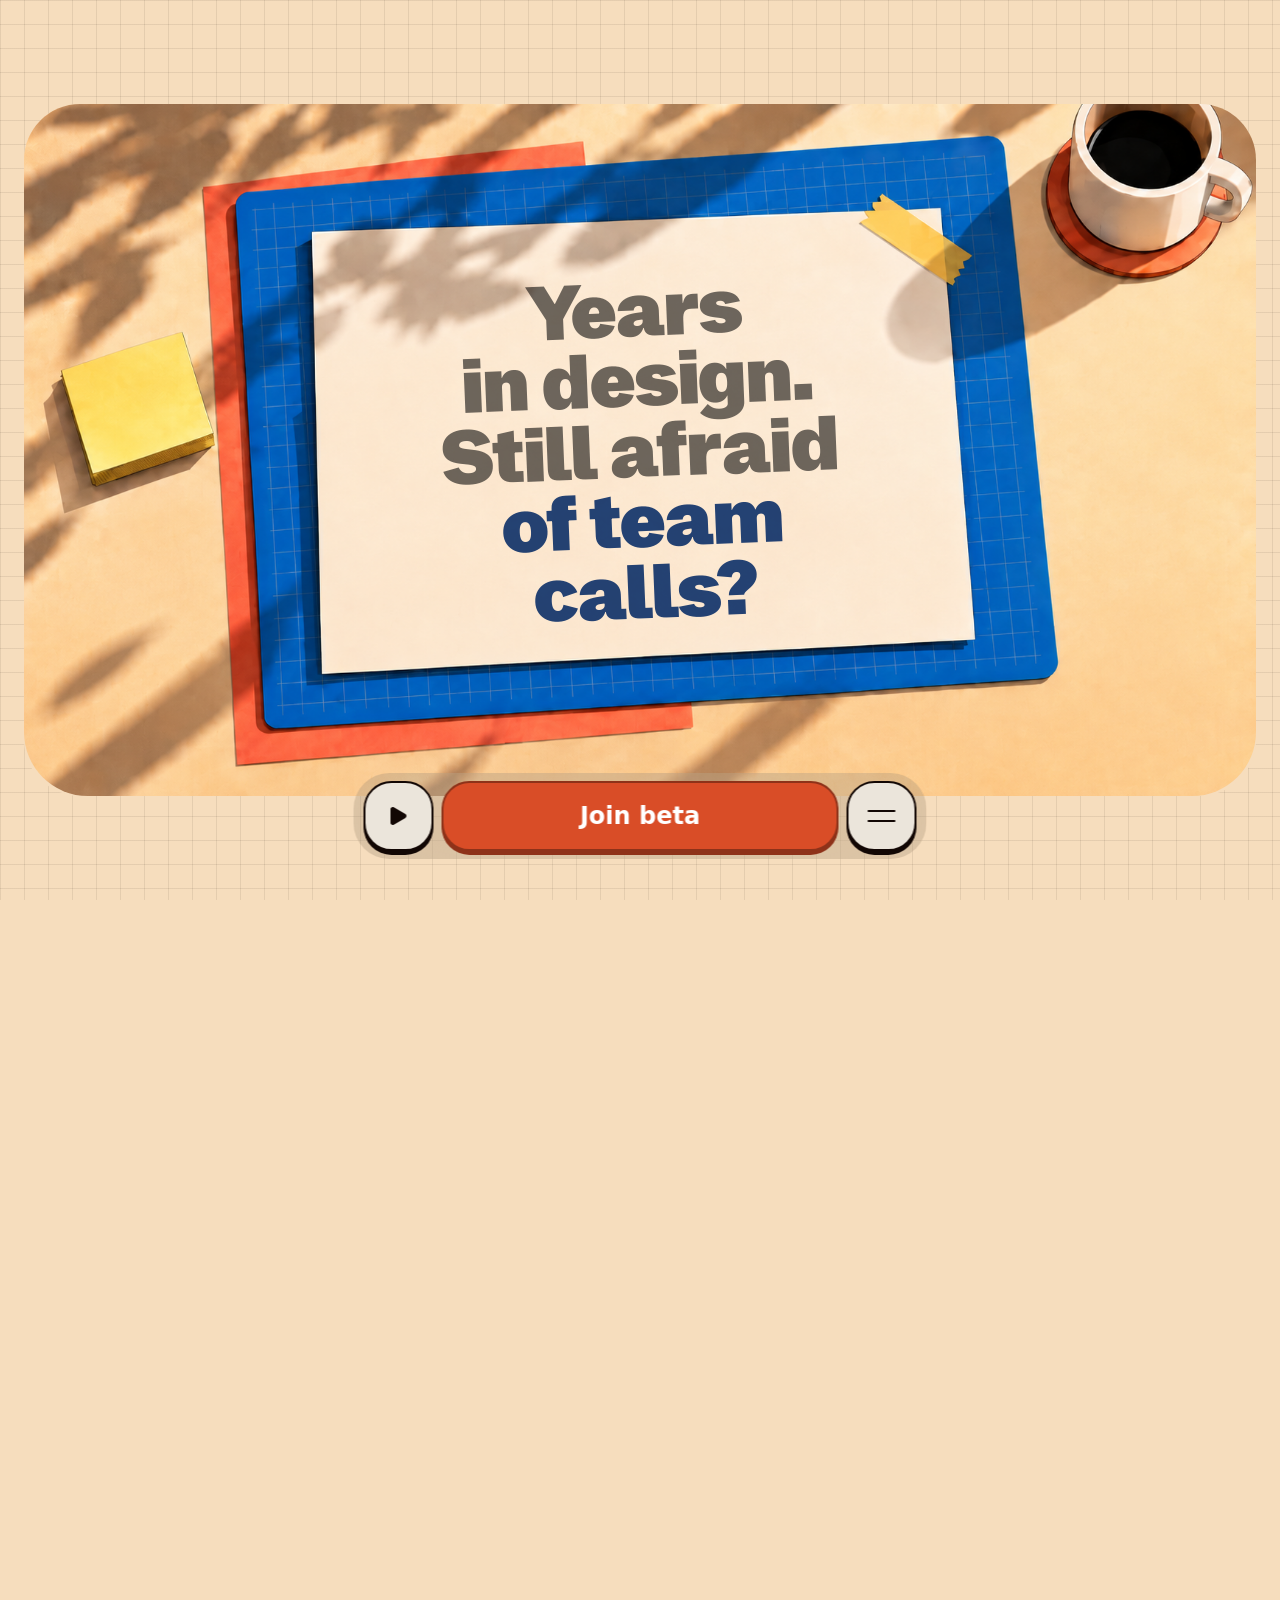
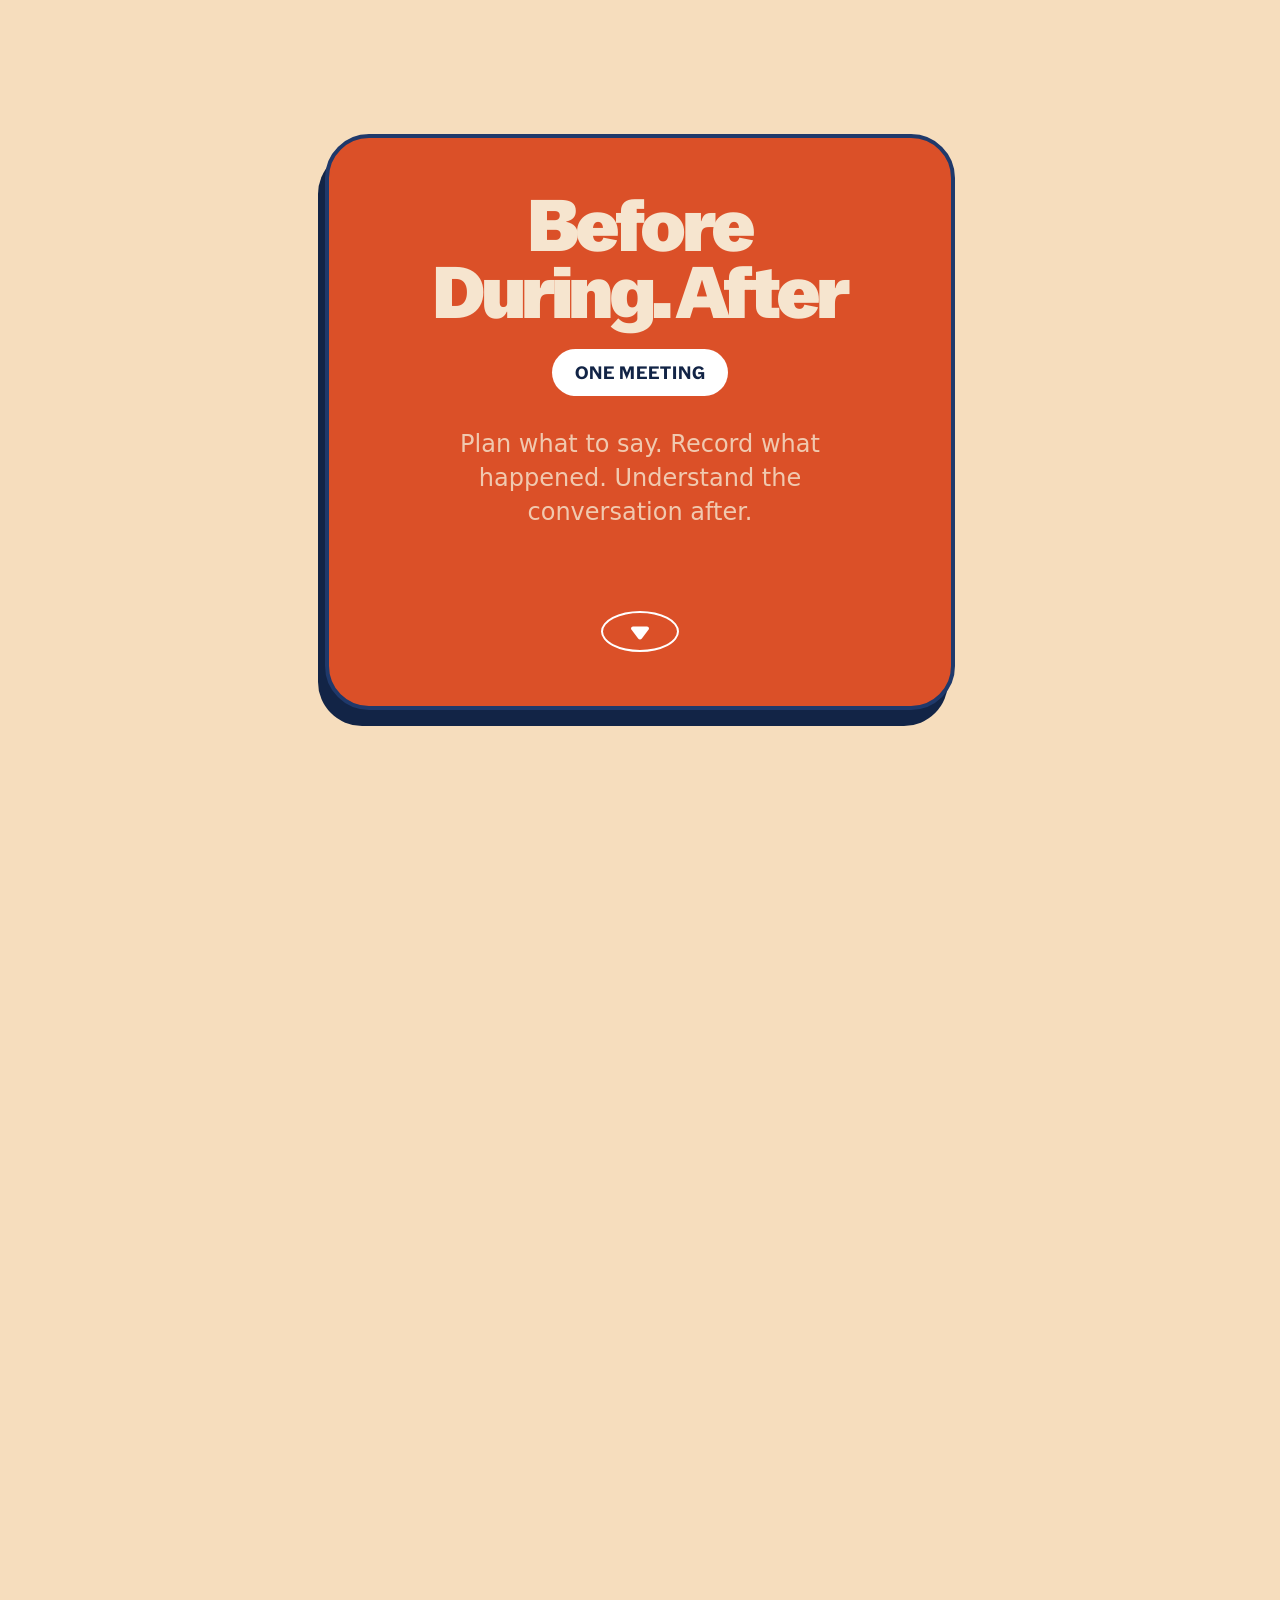
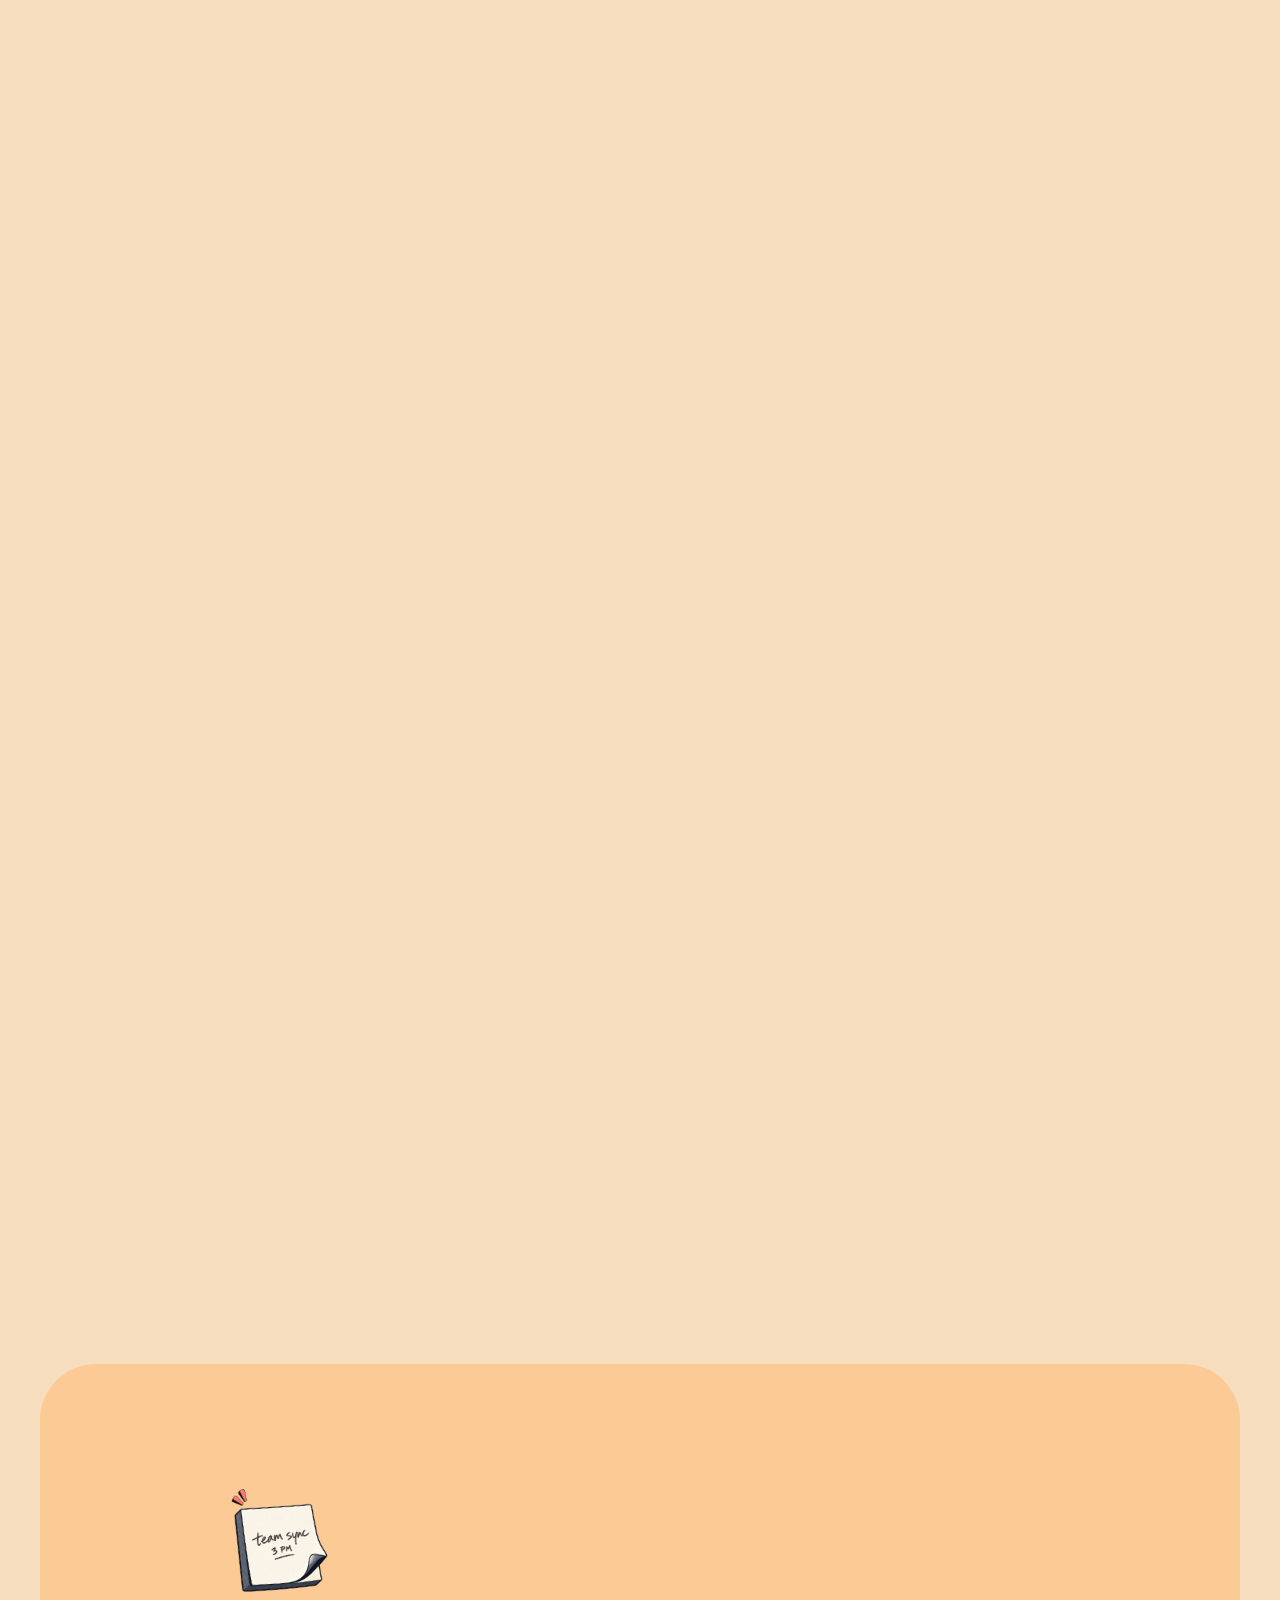
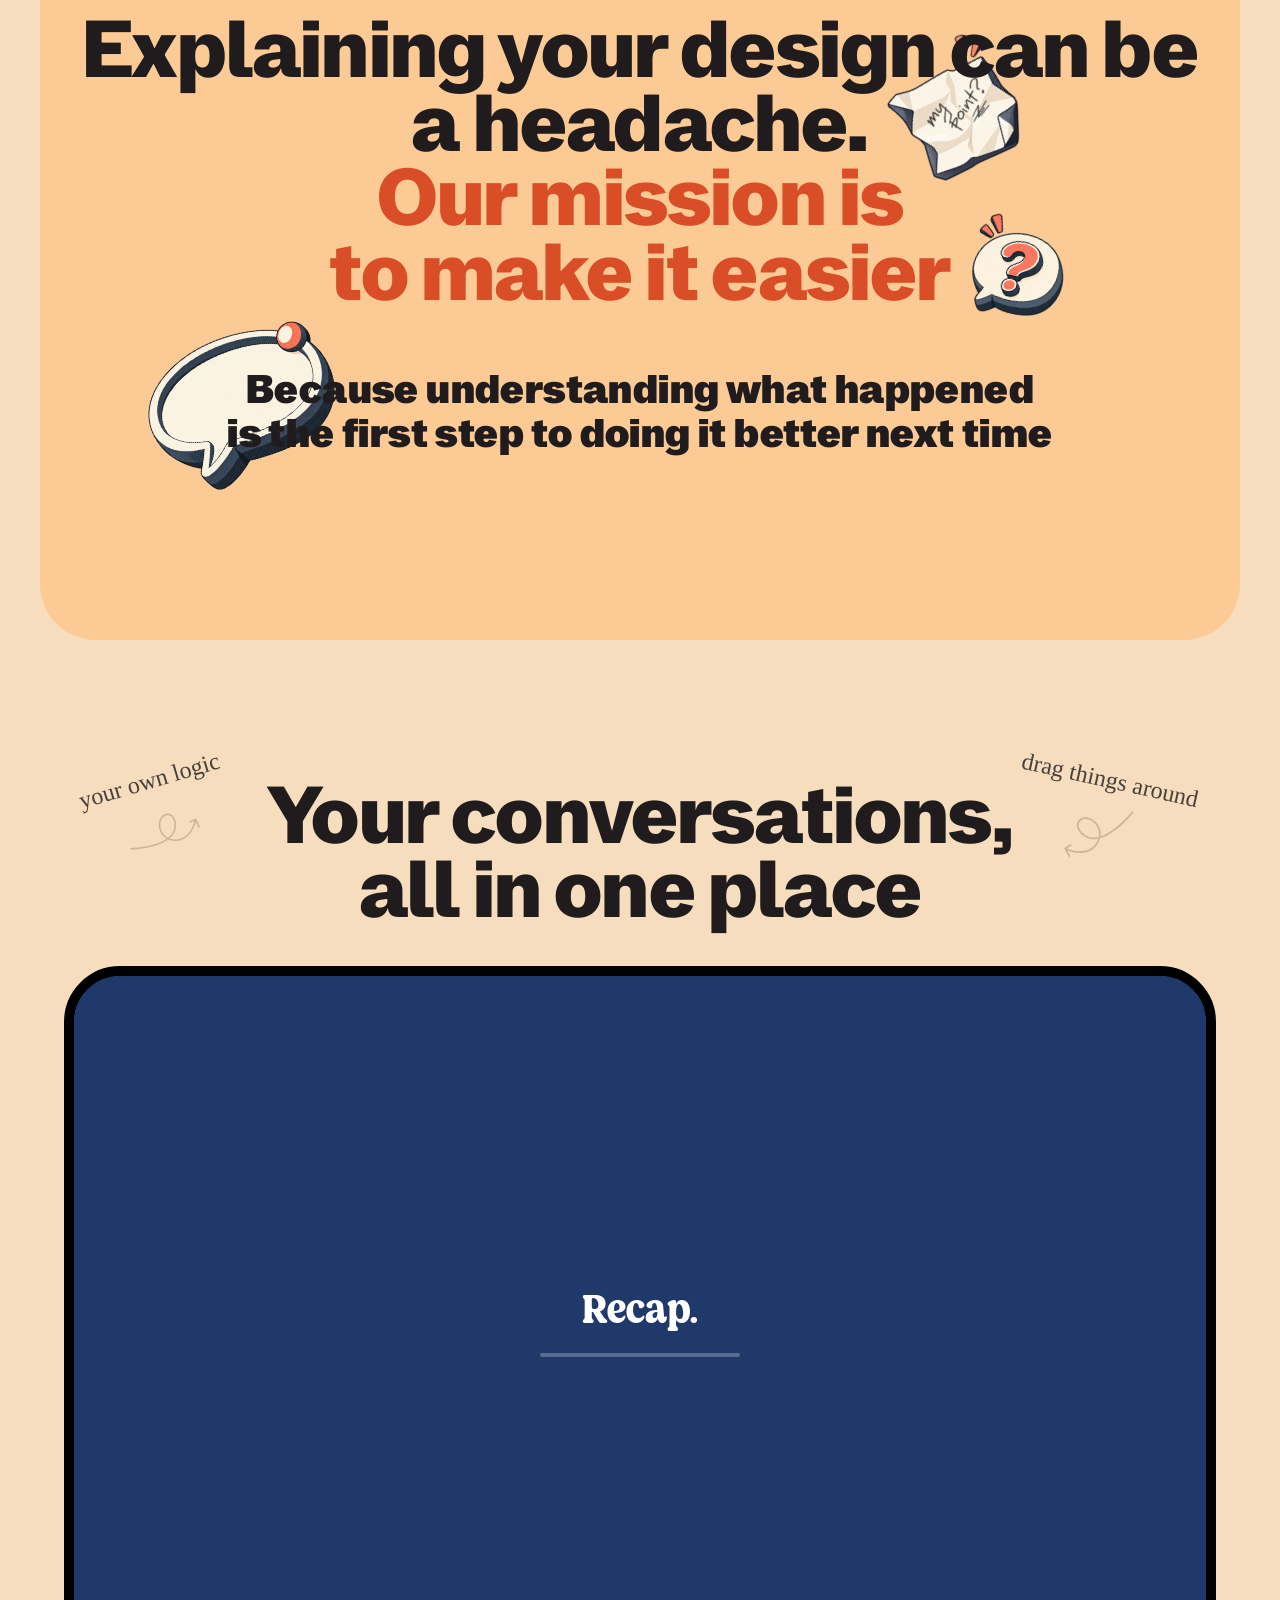
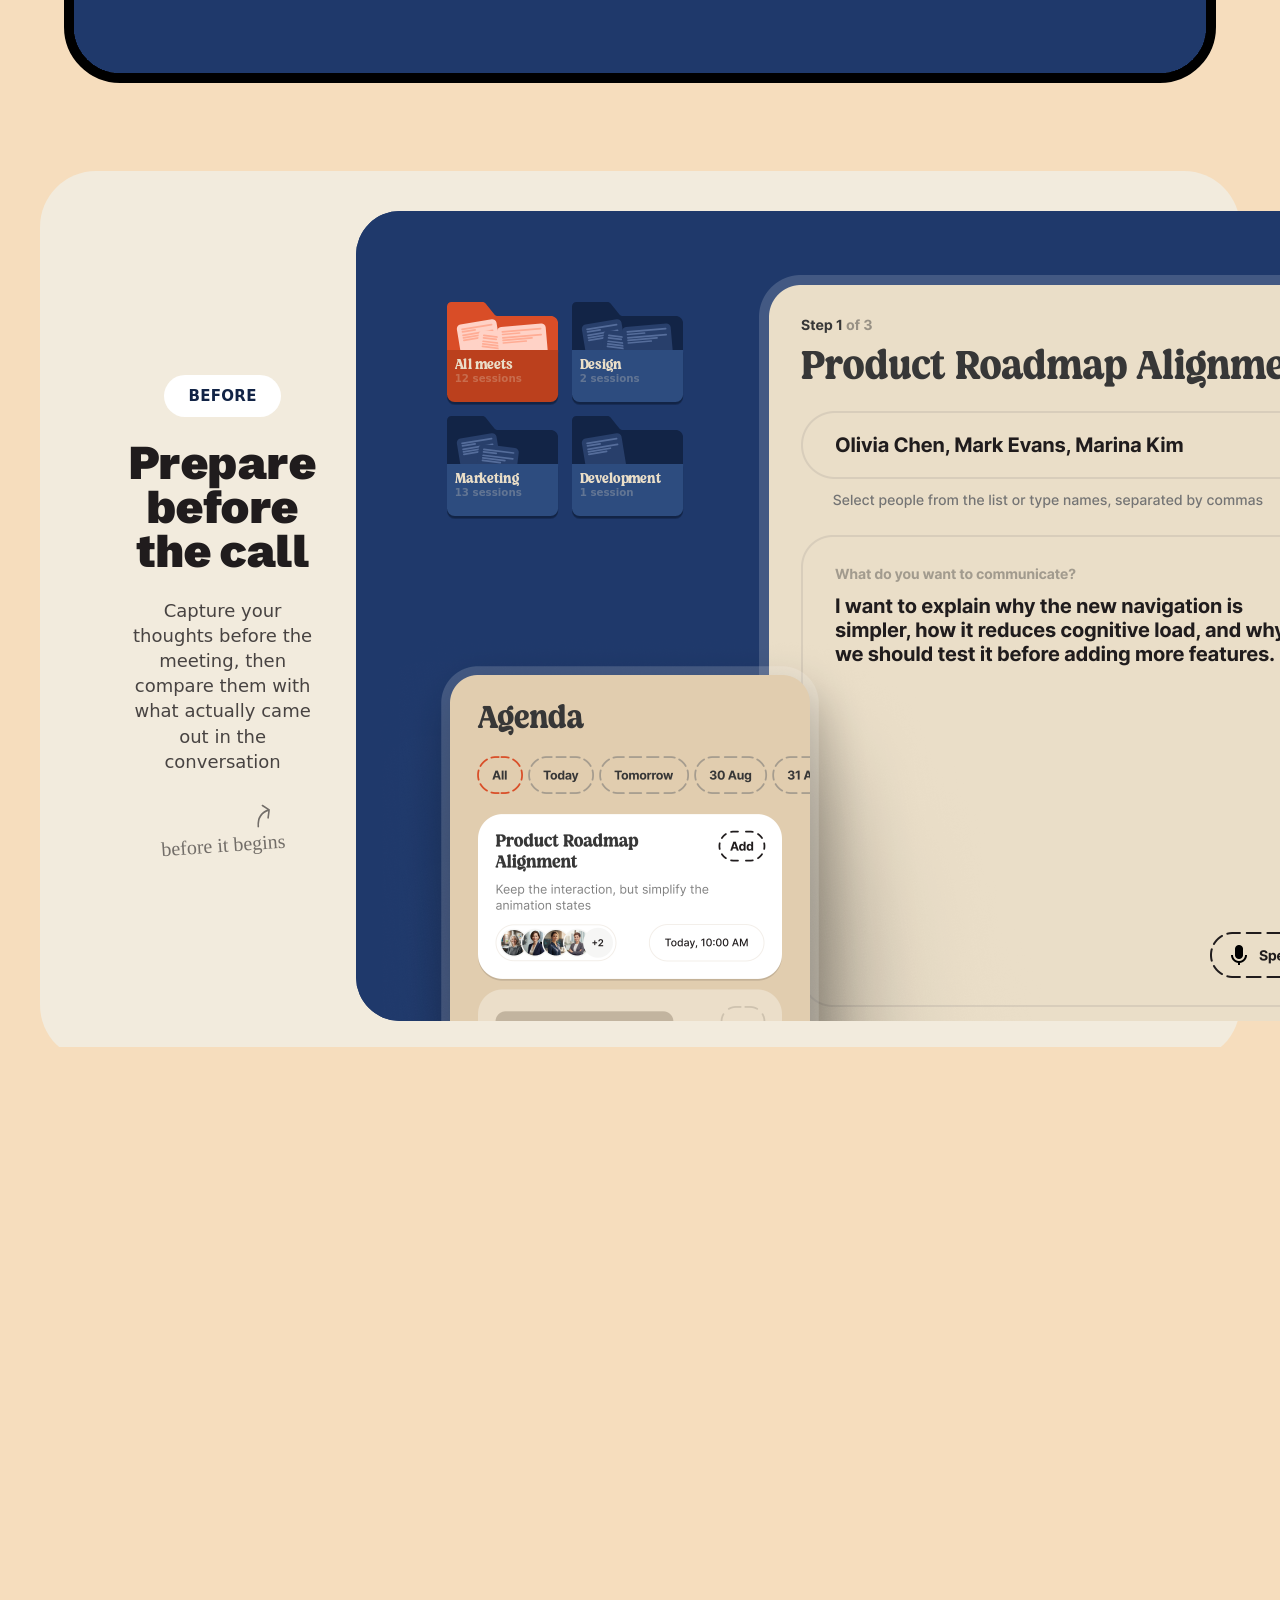
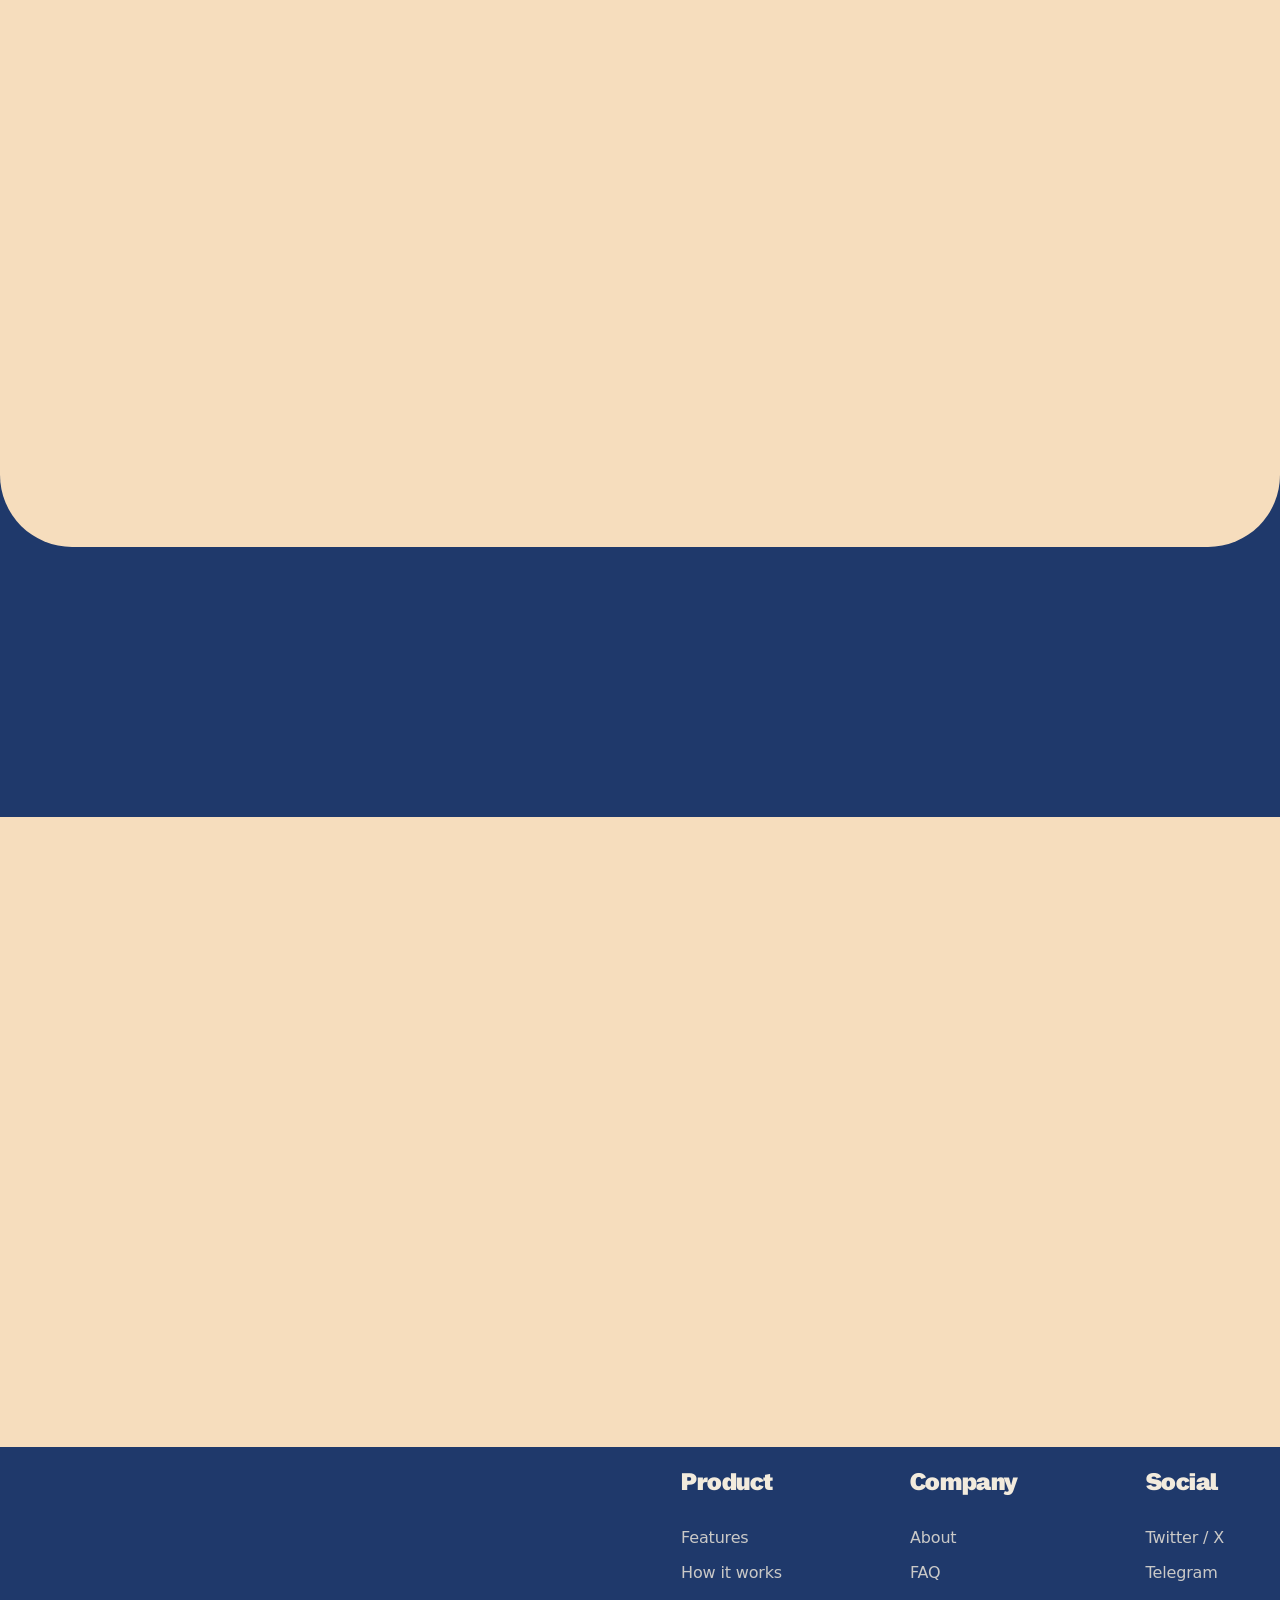
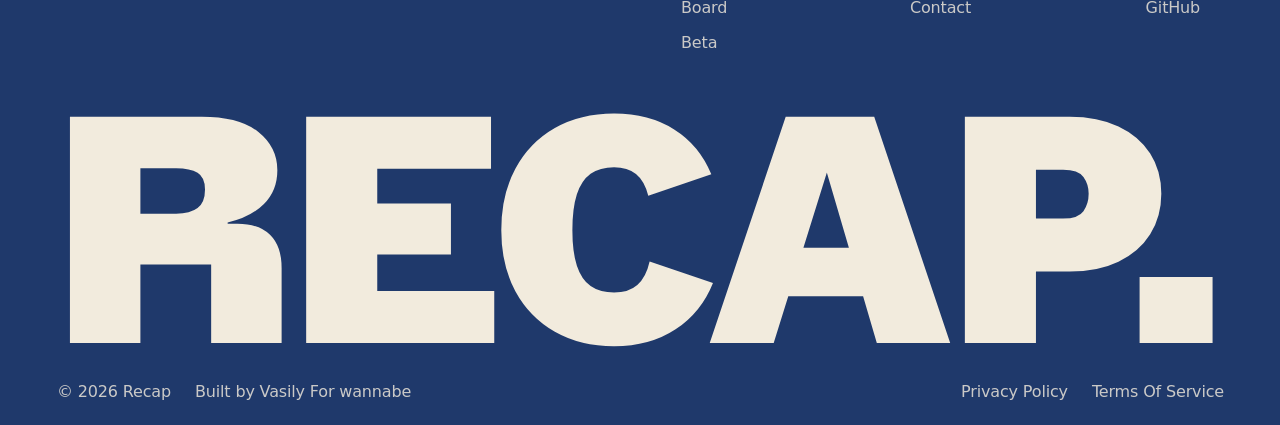
==== index.html @ 4488042d "Publish recap landing page" ====
<!DOCTYPE html>
<html lang="en">
<head>
  <meta charset="UTF-8" />
  <meta name="viewport" content="width=device-width, initial-scale=1.0" />
  <title>Recap — landing</title>
  <link rel="stylesheet" href="styles.css" />
</head>
<body>
  <div class="light-content">
  <section class="hero" id="hero">
    <div class="hero__pin">
      <div class="hero__card">
        <div class="hero__video-wrap" id="hero-video-wrap">
          <video
            class="hero__video"
            id="hero-video"
            muted
            playsinline
            preload="auto"
            poster="assets/img/hero-static-scene.png"
          >
            <source src="assets/video/hero.mp4" type="video/mp4" />
          </video>

          <div class="hero__intro" id="hero-intro">
            <p class="hero__intro-text">
              Years<br />in design.<br />Still afraid<br /><span class="hero__intro-text--accent">of team<br />calls?</span>
            </p>
          </div>
        </div>
      </div>
    </div>
  </section>

  <section class="benefits" id="benefits">
    <div class="benefits__pin">
      <div class="benefits__scene">
        <div class="benefits__header sticky-note sticky-note--orange" id="benefits-header">
          <div class="benefits__header-content">
            <div class="benefits__header-titles">
              <h2 class="benefits__title">Before<br />During. After</h2>
              <span class="pill">ONE MEETING</span>
            </div>
            <p class="benefits__lead">Plan what to say. Record what happened. Understand the conversation after.</p>
          </div>
          <button class="benefits__arrow-btn" aria-label="See benefits">
            <img src="assets/img/benefits-arrow-icon.svg" alt="" />
          </button>
        </div>

        <div class="benefits__stack" id="benefits-stack">
          <article class="sticky-note sticky-note--cream benefits__card" data-card-index="3" style="--rotate: -15.96deg">
            <h3>Carry less of it with you</h3>
            <img class="benefits__icon" src="assets/img/benefit-icon-carry-less.png" alt="" />
            <p>Compare what you planned to say with what you actually said, and spot the moments where your message changed or got lost.</p>
          </article>

          <article class="sticky-note sticky-note--orange benefits__card" data-card-index="2" style="--rotate: 4deg">
            <h3>See what got lost</h3>
            <img class="benefits__icon" src="assets/img/benefit-icon-see-lost.png" alt="" />
            <p>Search the transcript yourself or ask questions about the conversation and get answers grounded in what was really said.</p>
          </article>

          <article class="sticky-note sticky-note--blue benefits__card" data-card-index="1" style="--rotate: -10.67deg">
            <h3>Stay present</h3>
            <img class="benefits__icon" src="assets/img/benefit-icon-stay-present.png" alt="" />
            <p>Record the meeting while you focus on the people in it. Recap keeps the conversation so you can return to it later.</p>
          </article>

          <article class="sticky-note sticky-note--white benefits__card" data-card-index="0" style="--rotate: 3deg">
            <h3>Feel more prepared</h3>
            <img class="benefits__icon" src="assets/img/benefit-icon-feel-prepared.png" alt="" />
            <p>Write down what you want to say before the meeting starts, so your thoughts stay clear even when the conversation gets messy.</p>
          </article>
        </div>
      </div>
    </div>
  </section>

  <section class="mission" id="mission">
    <div class="mission__card reveal">
      <div data-reveal-group>
        <img class="mission__sticker mission__sticker--note reveal" src="assets/img/mission-sticker-sticky-note.png" alt="" style="--rotate: -18.42deg" />
        <img class="mission__sticker mission__sticker--crumpled reveal" src="assets/img/mission-sticker-crumpled-note.png" alt="" style="--rotate: 3.19deg" />
        <img class="mission__sticker mission__sticker--speech reveal" src="assets/img/mission-sticker-speech-bubble.png" alt="" style="--rotate: -38.7deg" />
        <img class="mission__sticker mission__sticker--question reveal" src="assets/img/mission-sticker-question-bubble.png" alt="" style="--rotate: 13.26deg" />
      </div>

      <p class="mission__quote" data-reveal-group>
        <span class="blur-line">Explaining your design can be</span>
        <span class="blur-line">a headache.</span>
        <span class="blur-line mission__quote-accent">Our mission is</span>
        <span class="blur-line mission__quote-accent">to make it easier</span>
      </p>

      <p class="mission__subtitle" data-reveal-group>
        <span class="blur-line">Because understanding what happened</span>
        <span class="blur-line">is the first step to doing it better next time</span>
      </p>
    </div>
  </section>

  <section class="product" id="product">
    <div class="product__card">
      <p class="product__title" data-reveal-group>
        <span class="blur-line">Your conversations,</span>
        <span class="blur-line">all in one place</span>
      </p>
      <span class="product__scribble product__scribble--left">
        your own logic
        <img class="scribble-arrow scribble-arrow--left" src="assets/img/Arrow l.svg" alt="" />
      </span>
      <span class="product__scribble product__scribble--right">
        drag things around
        <img class="scribble-arrow scribble-arrow--right" src="assets/img/Arrow R.svg" alt="" />
      </span>

      <div class="board-demo" id="board-demo">
        <div class="board-demo__loader" id="board-demo-loader">
          <div class="board-demo__loader-logo">Recap.</div>
          <div class="board-demo__loader-bar"><div class="board-demo__loader-bar-fill"></div></div>
        </div>

        <h2 class="board-demo__title">All meets</h2>

        <div class="board-demo__toolbar">
          <div class="board-demo__toolbar-avatar">
            <img src="assets/img/agenda-avatar-5.png" alt="" draggable="false">
          </div>
          <span class="board-demo__toolbar-caret"></span>
          <span class="board-demo__toolbar-divider"></span>
          <span class="board-demo__toolbar-zoom">250%</span>
          <span class="board-demo__toolbar-caret"></span>
          <span class="board-demo__toolbar-divider"></span>
          <span class="board-demo__toolbar-create">+ Create new session</span>
        </div>

        <aside class="board-demo__sidebar">
          <div class="folder folder--active">
            <div class="folder__stack"></div>
            <div class="folder__papers">
              <div class="folder__card folder__card--1"><span></span><span></span><span></span><span></span><span></span></div>
              <div class="folder__card folder__card--2"><span></span><span></span><span></span><span></span><span></span></div>
              <div class="folder__card folder__card--3"><span></span><span></span><span></span><span></span><span></span></div>
            </div>
            <div class="folder__base"></div>
            <span class="folder__num">6 sessions</span>
            <span class="folder__name">All meets</span>
          </div>
          <div class="folder">
            <div class="folder__stack"></div>
            <div class="folder__papers">
              <div class="folder__card folder__card--1"><span></span><span></span><span></span><span></span><span></span></div>
              <div class="folder__card folder__card--2"><span></span><span></span><span></span><span></span><span></span></div>
              <div class="folder__card folder__card--3"><span></span><span></span><span></span><span></span><span></span></div>
            </div>
            <div class="folder__base"></div>
            <span class="folder__num">4 sessions</span>
            <span class="folder__name">Design</span>
          </div>
          <div class="folder">
            <div class="folder__stack"></div>
            <div class="folder__papers">
              <div class="folder__card folder__card--1"><span></span><span></span><span></span><span></span><span></span></div>
            </div>
            <div class="folder__base"></div>
            <span class="folder__num">1 session</span>
            <span class="folder__name">Development</span>
          </div>
          <div class="folder">
            <div class="folder__stack"></div>
            <div class="folder__papers">
              <div class="folder__card folder__card--1"><span></span><span></span><span></span><span></span><span></span></div>
            </div>
            <div class="folder__base"></div>
            <span class="folder__num">1 session</span>
            <span class="folder__name">Marketing</span>
          </div>
        </aside>

        <div class="board-demo__viewport">
          <div class="board-demo__world" id="board-demo-world">
            <div class="note note--tan note--pending" style="left: 32%; top: 52%; --note-rotate: -14.86deg;">
              <div class="note__head">
                <div class="avatar-stack">
                  <div class="avatar avatar--solo"><img src="assets/img/agenda-avatar-3.png" alt="" draggable="false"></div>
                </div>
              </div>
              <div class="note__content">
                <p class="note__meta">Aug 18 · 3:00 PM</p>
                <p class="note__text">Keep the hero simpler <span>and move proof points higher</span></p>
                <span class="badge">Development</span>
              </div>
            </div>

            <div class="note note--tan note--pending" style="left: 44%; top: 22%; --note-rotate: 10.01deg;">
              <div class="note__head">
                <div class="avatar-stack">
                  <div class="avatar avatar--solo"><img src="assets/img/agenda-avatar-5.png" alt="" draggable="false"></div>
                </div>
              </div>
              <div class="note__content">
                <p class="note__meta">Aug 18 · 3:00 PM</p>
                <p class="note__text">Keep the interaction, <span>but simplify the animation states</span></p>
                <span class="badge">WannaBe</span>
              </div>
            </div>

            <div class="note note--white note--pending" style="left: 38%; top: 34%; --note-rotate: -10.59deg;">
              <div class="note__head">
                <div class="avatar-stack">
                  <div class="avatar"><img src="assets/img/agenda-avatar-1.png" alt="" draggable="false"></div>
                  <div class="avatar"><img src="assets/img/agenda-avatar-2.png" alt="" draggable="false"></div>
                  <div class="avatar avatar--counter">+2</div>
                </div>
              </div>
              <div class="note__content">
                <p class="note__meta">Aug 22 · 13:00 AM</p>
                <p class="note__text">Users understand <span>the feature, but don't see</span> why they need it yet</p>
                <span class="badge">Design</span>
              </div>
            </div>

            <div class="note note--tan note--pending" style="left: 55%; top: 40%; --note-rotate: 10.2deg;">
              <div class="note__head">
                <div class="avatar-stack">
                  <div class="avatar"><img src="assets/img/agenda-avatar-2.png" alt="" draggable="false"></div>
                  <div class="avatar"><img src="assets/img/agenda-avatar-4.png" alt="" draggable="false"></div>
                  <div class="avatar"><img src="assets/img/agenda-avatar-6.png" alt="" draggable="false"></div>
                  <div class="avatar"><img src="assets/img/agenda-avatar-3.png" alt="" draggable="false"></div>
                </div>
              </div>
              <div class="note__content">
                <p class="note__meta">Aug 6 · 5:00 PM</p>
                <p class="note__text">Show the decision-<span>making earlier, not only the</span> final UI</p>
                <span class="badge">Personal</span>
              </div>
            </div>

            <div class="note note--tan note--pending" style="left: 27%; top: 36%; --note-rotate: -6deg;">
              <div class="note__head">
                <div class="avatar-stack">
                  <div class="avatar avatar--solo"><img src="assets/img/agenda-avatar-4.png" alt="" draggable="false"></div>
                </div>
              </div>
              <div class="note__content">
                <p class="note__meta">Aug 12 · 11:00 AM</p>
                <p class="note__text">Track the churn number <span>weekly, not just at the</span> end of the month</p>
                <span class="badge">Marketing</span>
              </div>
            </div>

            <div class="note note--tan note--pending" style="left: 48%; top: 12%; --note-rotate: 9.28deg;">
              <div class="note__head">
                <div class="avatar-stack">
                  <div class="avatar"><img src="assets/img/agenda-avatar-1.png" alt="" draggable="false"></div>
                  <div class="avatar"><img src="assets/img/agenda-avatar-2.png" alt="" draggable="false"></div>
                  <div class="avatar"><img src="assets/img/agenda-avatar-3.png" alt="" draggable="false"></div>
                  <div class="avatar avatar--counter">+2</div>
                </div>
              </div>
              <div class="note__content">
                <p class="note__meta">Aug 22 · 13:00 AM</p>
                <p class="note__text">Feature Adoption <span>Check-in - early signals look</span> promising</p>
                <span class="badge">WannaBe</span>
              </div>
            </div>
          </div>
        </div>

        <div class="board-demo__agenda">
          <p class="board-demo__agenda-title">Agenda</p>

          <div class="board-demo__agenda-filters">
            <span class="board-demo__agenda-pill board-demo__agenda-pill--active">All</span>
            <span class="board-demo__agenda-pill">Today</span>
            <span class="board-demo__agenda-pill">Tomorrow</span>
            <span class="board-demo__agenda-pill">30 Aug</span>
            <span class="board-demo__agenda-pill">31 Aug</span>
          </div>

          <div class="board-demo__agenda-list">
            <div class="board-demo__agenda-card board-demo__agenda-card--active">
              <div class="board-demo__agenda-card-head">
                <p class="board-demo__agenda-card-title">Product Roadmap Alignment</p>
                <svg class="board-demo__agenda-star" viewBox="0 0 24 24" fill="none"><path d="M12 3l2.6 5.6 6.1.7-4.5 4.2 1.2 6-5.4-3-5.4 3 1.2-6-4.5-4.2 6.1-.7L12 3z" stroke="#201c1d" stroke-width="1.4" stroke-linejoin="round"/></svg>
              </div>
              <div class="board-demo__agenda-tags">
                <span class="board-demo__agenda-tag">Discussed component library updates</span>
                <span class="board-demo__agenda-tag">and design tokens</span>
              </div>
              <div class="board-demo__agenda-card-foot">
                <div class="avatar-stack avatar-stack--sm">
                  <div class="avatar"><img src="assets/img/agenda-avatar-1.png" alt="" draggable="false"></div>
                  <div class="avatar"><img src="assets/img/agenda-avatar-2.png" alt="" draggable="false"></div>
                  <div class="avatar"><img src="assets/img/agenda-avatar-3.png" alt="" draggable="false"></div>
                  <div class="avatar"><img src="assets/img/agenda-avatar-4.png" alt="" draggable="false"></div>
                  <div class="avatar avatar--counter">+2</div>
                </div>
                <span class="board-demo__agenda-time">Today, 10:00 AM</span>
              </div>
            </div>

            <div class="board-demo__agenda-card">
              <div class="board-demo__agenda-card-head">
                <p class="board-demo__agenda-card-title">Design Critique</p>
                <svg class="board-demo__agenda-star" viewBox="0 0 24 24" fill="none"><path d="M12 3l2.6 5.6 6.1.7-4.5 4.2 1.2 6-5.4-3-5.4 3 1.2-6-4.5-4.2 6.1-.7L12 3z" stroke="#201c1d" stroke-width="1.4" stroke-linejoin="round"/></svg>
              </div>
              <p class="board-demo__agenda-card-desc">Keep the interaction, but simplify the animation states</p>
              <div class="board-demo__agenda-card-foot">
                <div class="avatar-stack avatar-stack--sm">
                  <div class="avatar"><img src="assets/img/agenda-avatar-1.png" alt="" draggable="false"></div>
                  <div class="avatar"><img src="assets/img/agenda-avatar-3.png" alt="" draggable="false"></div>
                </div>
                <span class="board-demo__agenda-time">Tomorrow, 3:30 PM</span>
              </div>
            </div>

            <div class="board-demo__agenda-card">
              <div class="board-demo__agenda-card-head">
                <p class="board-demo__agenda-card-title">User Research Synthesis</p>
                <svg class="board-demo__agenda-star" viewBox="0 0 24 24" fill="none"><path d="M12 3l2.6 5.6 6.1.7-4.5 4.2 1.2 6-5.4-3-5.4 3 1.2-6-4.5-4.2 6.1-.7L12 3z" stroke="#201c1d" stroke-width="1.4" stroke-linejoin="round"/></svg>
              </div>
              <p class="board-demo__agenda-card-desc">Key insights around trust and onboarding.</p>
              <div class="board-demo__agenda-card-foot">
                <div class="avatar-stack avatar-stack--sm">
                  <div class="avatar"><img src="assets/img/agenda-avatar-1.png" alt="" draggable="false"></div>
                  <div class="avatar"><img src="assets/img/agenda-avatar-3.png" alt="" draggable="false"></div>
                  <div class="avatar"><img src="assets/img/agenda-avatar-2.png" alt="" draggable="false"></div>
                </div>
                <span class="board-demo__agenda-time">30 Aug, 2:00 PM</span>
              </div>
            </div>
          </div>
        </div>
      </div>
    </div>
  </section>

  <section class="services-fade" id="services">
    <div class="services-fade__pin">
      <article class="service services-fade__stage" data-stage-index="0">
        <div class="service__text">
          <span class="service__badge">Before</span>
          <h2 class="service__title" data-split-words>Prepare before the call</h2>
          <p class="service__desc" data-split-words>Capture your thoughts before the meeting, then compare them with what actually came out in the conversation</p>
          <span class="service__scribble">
            <svg class="service__scribble-arrow" viewBox="0 0 40 40" fill="none"><path d="M8 34c0-11 6-18 15-20M15 8l8 6-2 10" stroke="#201c1d" stroke-width="2" stroke-linecap="round" stroke-linejoin="round" /></svg>
            before it begins
          </span>
        </div>
        <div class="service__board">
          <img class="service__board-img" src="assets/img/service-board-prepare.png" alt="" />

          <div class="service__folders">
            <div class="service__folder-slot">
              <div class="folder folder--active">
                <div class="folder__stack"></div>
                <div class="folder__papers">
                  <div class="folder__card folder__card--1"><span></span><span></span><span></span><span></span><span></span></div>
                  <div class="folder__card folder__card--2"><span></span><span></span><span></span><span></span><span></span></div>
                  <div class="folder__card folder__card--3"><span></span><span></span><span></span><span></span><span></span></div>
                </div>
                <div class="folder__base"></div>
                <span class="folder__num">12 sessions</span>
                <span class="folder__name">All meets</span>
              </div>
            </div>
            <div class="service__folder-slot">
              <div class="folder">
                <div class="folder__stack"></div>
                <div class="folder__papers">
                  <div class="folder__card folder__card--1"><span></span><span></span><span></span><span></span><span></span></div>
                  <div class="folder__card folder__card--2"><span></span><span></span><span></span><span></span><span></span></div>
                  <div class="folder__card folder__card--3"><span></span><span></span><span></span><span></span><span></span></div>
                </div>
                <div class="folder__base"></div>
                <span class="folder__num">2 sessions</span>
                <span class="folder__name">Design</span>
              </div>
            </div>
            <div class="service__folder-slot">
              <div class="folder">
                <div class="folder__stack"></div>
                <div class="folder__papers">
                  <div class="folder__card folder__card--1"><span></span><span></span><span></span><span></span><span></span></div>
                  <div class="folder__card folder__card--2"><span></span><span></span><span></span><span></span><span></span></div>
                </div>
                <div class="folder__base"></div>
                <span class="folder__num">13 sessions</span>
                <span class="folder__name">Marketing</span>
              </div>
            </div>
            <div class="service__folder-slot">
              <div class="folder">
                <div class="folder__stack"></div>
                <div class="folder__papers">
                  <div class="folder__card folder__card--1"><span></span><span></span><span></span><span></span><span></span></div>
                </div>
                <div class="folder__base"></div>
                <span class="folder__num">1 session</span>
                <span class="folder__name">Development</span>
              </div>
            </div>
          </div>
        </div>
      </article>

      <article class="service services-fade__stage" data-stage-index="1">
        <div class="service__text">
          <span class="service__badge">During</span>
          <h2 class="service__title" data-split-words>Stay in the conversation</h2>
          <p class="service__desc" data-split-words>Recap listens in the background while you focus on the people, not the notes</p>
        </div>
        <div class="service__board">
          <img class="service__board-img" src="assets/img/service-board-during.png" alt="" />

          <div class="service__wave-live" id="service-wave-orb"></div>

          <div class="service__processing-loader pixel-loader">
            <div class="pixel-loader__grid">
              <span style="animation-delay:90ms"></span><span style="animation-delay:180ms"></span><span style="animation-delay:270ms"></span>
              <span style="animation-delay:0ms"></span><span style="animation-delay:90ms"></span><span style="animation-delay:180ms"></span>
              <span style="animation-delay:90ms"></span><span style="animation-delay:180ms"></span><span style="animation-delay:270ms"></span>
            </div>
            <span class="service__processing-text">This can take a while -<br />we'll let you know.</span>
          </div>
        </div>
      </article>

      <article class="service services-fade__stage" data-stage-index="2">
        <div class="service__text">
          <span class="service__badge">After</span>
          <h2 class="service__title" data-split-words>See what actually happened</h2>
          <p class="service__desc" data-split-words>Review the transcript, compare it with what you planned to say, and ask questions about the moments that mattered</p>
        </div>
        <div class="service__board">
          <img class="service__board-img" src="assets/img/service-board-after.png" alt="" />

          <div class="service__qa">
            <div class="service__bubble">
              <img class="service__bubble-avatar" src="assets/img/agenda-avatar-3.png" alt="" />
              <div class="service__bubble-card">
                <div class="service__bubble-head"><span>Nikolay Ray</span><span>Developer</span></div>
                <div class="service__bubble-row"><p>Can you walk me through why you changed the navigation structure?</p><time>10:01</time></div>
              </div>
            </div>
            <div class="service__answer"><p>The previous version forced users to scan too many options at once. I simplified the hierarchy so the main actions are easier to find.</p><time>10:02</time></div>

            <div class="service__bubble">
              <img class="service__bubble-avatar" src="assets/img/agenda-avatar-4.png" alt="" />
              <div class="service__bubble-card">
                <div class="service__bubble-head"><span>Olivia Chen</span><span>Design Lead</span></div>
                <div class="service__bubble-row"><p>What makes you confident this version actually reduces cognitive load?</p><time>10:03</time></div>
              </div>
            </div>
            <div class="service__bubble">
              <img class="service__bubble-avatar" src="assets/img/agenda-avatar-4.png" alt="" />
              <div class="service__bubble-card">
                <div class="service__bubble-head"><span>Olivia Chen</span><span>Design Lead</span></div>
                <div class="service__bubble-row"><p>Did you test the new structure before adding more features?</p><time>10:05</time></div>
              </div>
            </div>
            <div class="service__answer"><p>Not yet. I wanted to validate the navigation first, then build on it once the core flow is clear.</p><time>10:06</time></div>
          </div>
        </div>
      </article>
    </div>
  </section>
  </div>

  <section class="cta" id="cta">
    <div class="cta__pin">
      <div class="cta__inner">
        <h2 class="cta__title" data-reveal-group>
          <span class="reveal">Recap </span><span class="reveal cta__title-accent">your call</span>
        </h2>

        <div class="cta__form-wrap">
          <form class="cta__form">
            <input class="cta__input" type="email" placeholder="Your E-mail" required />
            <button class="cta__submit" type="submit">Join beta</button>
          </form>
          <p class="cta__note">Private beta &middot; Try now</p>
        </div>

        <div class="cta__scribble cta__scribble--left">
          <span>no more overthinking</span>
          <img class="cta__scribble-arrow" src="assets/img/cta-squiggle-left.svg" alt="" />
        </div>
        <div class="cta__scribble cta__scribble--right">
          <span>we&rsquo;ll keep it simple</span>
          <img class="cta__scribble-arrow" src="assets/img/cta-squiggle-right.svg" alt="" />
        </div>
      </div>
    </div>
  </section>

  <footer class="site-footer" id="footer">
    <div class="site-footer__inner">
      <div class="site-footer__content">
        <div class="site-footer__columns">
          <div class="site-footer__col">
            <h3>Product</h3>
            <p>Features</p>
            <p>How it works</p>
            <p>Board</p>
            <p>Beta</p>
          </div>
          <div class="site-footer__col">
            <h3>Company</h3>
            <p>About</p>
            <p>FAQ</p>
            <p>Contact</p>
          </div>
          <div class="site-footer__col">
            <h3>Social</h3>
            <p>Twitter / X</p>
            <p>Telegram</p>
            <p>GitHub</p>
          </div>
        </div>
      </div>

      <div class="site-footer__content site-footer__content--wordmark">
        <p class="site-footer__wordmark">recap.</p>
      </div>

      <div class="site-footer__content">
        <div class="site-footer__bottom">
          <div class="site-footer__legal">
            <span>&copy; 2026 Recap</span>
            <span>Built by Vasily For wannabe</span>
          </div>
          <div class="site-footer__legal">
            <span>Privacy Policy</span>
            <span>Terms Of Service</span>
          </div>
        </div>
      </div>
    </div>
  </footer>

  <nav class="float-menu">
    <div class="float-menu__panel" id="float-menu-panel">
      <a href="#hero">Home</a>
      <a href="#benefits">Benefits</a>
      <a href="#mission">Mission</a>
      <a href="#product">Product</a>
      <a href="#services">Services</a>
    </div>
    <button class="float-menu__btn float-menu__btn--icon" id="hero-play-btn" aria-label="Play video">
      <img src="assets/img/play-icon.svg" alt="" />
    </button>
    <a href="#cta" class="float-menu__btn float-menu__btn--main">Join beta</a>
    <button class="float-menu__btn float-menu__btn--icon float-menu__hamburger" id="hero-menu-btn" aria-label="Open menu" aria-expanded="false" aria-controls="float-menu-panel">
      <span class="float-menu__hamburger-line"></span>
      <span class="float-menu__hamburger-line"></span>
    </button>
  </nav>

  <script type="module" src="assets/js/wave-init.js"></script>
  <script src="script.js"></script>
</body>
</html>
---- styles.css ----
@font-face {
  font-family: 'Strichpunkt Sans';
  src: url('assets/fonts/StrichpunktSans-Variable.ttf') format('truetype-variations');
  font-weight: 100 900;
  font-stretch: 75% 125%;
  font-display: swap;
}

@font-face {
  font-family: 'Kangmas';
  src: url('assets/fonts/KangmasDemoRegular.ttf') format('truetype');
  font-weight: normal;
  font-style: normal;
  font-display: swap;
}

:root {
  --paper: #f6ddbd;
  --ink: #120704;
  --orange: #d94d27;
  --orange-shadow: #8e3219;
  --cream: #ebe5db;
  --white: #ffffff;

  --note-orange: #db5028;
  --note-blue: #284baf;
  --note-cream: #ebe5db;
  --note-border: #1f396b;
  --note-shadow: #122446;
  --font-display: 'Strichpunkt Sans', 'Montserrat', system-ui, sans-serif;
}

* {
  box-sizing: border-box;
}

html {
  scroll-behavior: smooth;
}

body {
  margin: 0;
  font-family: 'Montserrat', system-ui, sans-serif;
  background-color: var(--paper);
  background-image:
    linear-gradient(rgba(18, 7, 4, 0.08) 1px, transparent 1px),
    linear-gradient(90deg, rgba(18, 7, 4, 0.08) 1px, transparent 1px);
  background-size: 24px 24px;
  background-attachment: fixed;
}

button {
  border: none;
  background: none;
  padding: 0;
  font: inherit;
  cursor: pointer;
}

/* ---------- Hero ---------- */

.hero {
  position: relative;
  /* 300vh (100vh pin + 200vh scroll) for the video scrub, plus 60vh more
     (see HERO_ZOOM_PHASE_VH in script.js) dedicated to the zoom-out that
     runs only after the video has fully played. */
  height: 360vh;
}

.hero__pin {
  position: sticky;
  top: 0;
  height: 100vh;
  display: flex;
  align-items: center;
  padding: 24px;
}

.hero__card {
  position: relative;
  overflow: hidden;
  border-radius: 56px;
  background: var(--paper);
  aspect-ratio: 1923 / 1080;
  max-width: 1923px;
  /* width:100% alone let the card grow tall enough (via aspect-ratio) to
     get clipped by the viewport on wide-but-not-proportionally-tall screens
     (~1800px+) since .hero__pin is a fixed 100vh with no scroll of its own.
     min() also caps the width to whatever height actually fits (100vh minus
     .hero__pin's 24px top+bottom padding), converted through the aspect
     ratio, so the card shrinks by width on those screens instead of
     overflowing by height. */
  width: min(100%, calc((100vh - 48px) * 1923 / 1080));
  margin: 0 auto;
  /* transform (scale) is driven every frame by script.js's scroll progress,
     for a slight zero.university-style zoom-out as the hero scrolls away. */
  will-change: transform;
}

.hero__video-wrap {
  position: absolute;
  inset: 0;
  border-radius: 0 0 64px 64px;
  overflow: hidden;
  background: var(--cream);
}

.hero__video {
  width: 100%;
  height: 100%;
  object-fit: cover;
  display: block;
}

.hero__intro {
  position: absolute;
  inset: 0;
  display: flex;
  align-items: center;
  justify-content: center;
  transition: opacity 0.25s ease;
  pointer-events: none;
}

.hero__intro-text {
  margin: 0;
  width: 46%;
  transform: rotate(-2.36deg);
  font-family: var(--font-display);
  font-weight: 900;
  font-size: clamp(28px, 6vw, 118px);
  line-height: 0.918;
  text-align: center;
  color: #373737;
  mix-blend-mode: hard-light;
}

.hero__intro-text--accent {
  color: #122446;
}

.float-menu {
  position: fixed;
  z-index: 999;
  left: 50%;
  bottom: 41px;
  transform: translateX(-50%);
  transition: transform 0.4s ease;
  display: flex;
  align-items: center;
  gap: 8px;
  padding: 8px 10px;
  border-radius: 36px;
  background: rgba(13, 13, 13, 0.11);
  backdrop-filter: blur(61px);
  -webkit-backdrop-filter: blur(61px);
  width: min(573px, calc(100vw - 48px));
}

.float-menu.is-hidden {
  transform: translateX(-50%) translateY(150%);
}

.float-menu__panel {
  position: absolute;
  left: 0;
  right: 0;
  bottom: calc(100% + 12px);
  display: flex;
  flex-direction: column;
  align-items: stretch;
  gap: 4px;
  padding: 16px 12px;
  border-radius: 28px;
  background: rgba(13, 13, 13, 0.82);
  backdrop-filter: blur(61px);
  -webkit-backdrop-filter: blur(61px);
  opacity: 0;
  transform: translateY(8px);
  pointer-events: none;
  transition: opacity 0.25s ease, transform 0.25s ease;
}

.float-menu__panel.is-open {
  opacity: 1;
  transform: translateY(0);
  pointer-events: auto;
}

.float-menu__panel a {
  display: block;
  padding: 14px;
  border-radius: 16px;
  font-family: var(--font-display);
  font-weight: 800;
  font-size: 24px;
  text-align: center;
  color: #f2ebdd;
  text-decoration: none;
  transition: background 0.15s ease;
}

.float-menu__panel a:hover {
  background: rgba(242, 235, 221, 0.12);
}

.float-menu__btn {
  display: flex;
  align-items: center;
  justify-content: center;
  border-radius: 28px;
  text-decoration: none;
  transition: transform 0.15s ease;
}

.float-menu__btn:hover {
  transform: translateY(-2px);
}

.float-menu__btn--icon {
  width: 70px;
  padding: 21px 16px;
  background: var(--cream);
  border: 2px solid var(--ink);
  box-shadow: 0 4px 0 0 var(--ink);
}

.float-menu__btn--icon img {
  width: 28px;
  height: 24px;
}

.float-menu__hamburger {
  /* The two bars are position:absolute (so rotating them doesn't shove the
     others around), which means they contribute no in-flow height of their
     own - without an explicit height the button collapsed to just its
     padding. 70px matches the sibling icon buttons' own height with their
     24px-tall <img>. */
  position: relative;
  height: 70px;
}

.float-menu__hamburger-line {
  position: absolute;
  left: 50%;
  top: 50%;
  width: 28px;
  height: 2px;
  background: var(--ink);
  border-radius: 2px;
  transform: translate(-50%, -50%) translateY(-5px);
  transition: transform 0.3s ease;
}

.float-menu__hamburger-line + .float-menu__hamburger-line {
  transform: translate(-50%, -50%) translateY(5px);
}

.float-menu__hamburger[aria-expanded="true"] .float-menu__hamburger-line {
  transform: translate(-50%, -50%) rotate(45deg);
}

.float-menu__hamburger[aria-expanded="true"] .float-menu__hamburger-line + .float-menu__hamburger-line {
  transform: translate(-50%, -50%) rotate(-45deg);
}

.float-menu__btn--main {
  flex: 1 0 0;
  padding: 21px 44px;
  background: var(--orange);
  border: 2px solid var(--orange-shadow);
  box-shadow: 0 4px 0 0 var(--orange-shadow);
  color: var(--white);
  font-weight: 900;
  font-size: 24px;
  line-height: 24px;
  text-align: center;
  white-space: nowrap;
}

/* ---------- Shared: scroll reveal ---------- */

.reveal {
  opacity: 0;
  transform: translateY(24px);
  transition: opacity 0.5s ease-out, transform 0.5s ease-out;
}

.reveal.is-visible {
  opacity: 1;
  transform: translateY(0);
}

@media (prefers-reduced-motion: reduce) {
  .reveal {
    opacity: 1;
    transform: none;
    transition: none;
  }
}

/* One-shot blur reveal, line by line: each line starts blurred/faded and
   sharpens into place the first time its group scrolls into view. Shares
   the [data-reveal-group] stagger + IntersectionObserver wiring in
   script.js with ".reveal". */
.blur-line {
  display: block;
  opacity: 0;
  filter: blur(10px);
  transform: translateY(12px);
  transition: opacity 0.6s ease-out, filter 0.6s ease-out, transform 0.6s ease-out;
}

.blur-line.is-visible {
  opacity: 1;
  filter: blur(0);
  transform: translateY(0);
}

@media (prefers-reduced-motion: reduce) {
  .blur-line {
    opacity: 1;
    filter: none;
    transform: none;
    transition: none;
  }
}

/* ---------- Shared: sticky note card ---------- */

.sticky-note {
  border: 4px solid var(--note-border);
  border-radius: 44px;
  padding: 54px;
  text-align: center;
}

.sticky-note--orange {
  background: var(--note-orange);
  color: var(--white);
  box-shadow: -7px 16px 0 0 var(--note-shadow);
}

.sticky-note--blue {
  background: var(--note-blue);
  color: var(--white);
  box-shadow: -3px 6px 0 0 var(--note-shadow);
}

.sticky-note--cream {
  background: var(--note-cream);
  color: var(--ink);
  box-shadow: -3px 6px 0 0 var(--note-shadow);
}

.sticky-note--white {
  background: var(--white);
  color: var(--ink);
  box-shadow: -7px 16px 0 0 var(--note-shadow);
}

.sticky-note h2,
.sticky-note h3 {
  font-family: var(--font-display);
  font-weight: 900;
  line-height: 0.92;
  margin: 0;
}

.sticky-note p {
  font-family: 'Inter', system-ui, sans-serif;
  font-size: 24px;
  line-height: 1.4;
  opacity: 0.81;
  margin: 0;
}

.pill {
  display: inline-block;
  background: var(--white);
  color: var(--note-shadow);
  font-family: var(--font-display);
  font-weight: 700;
  font-size: 18px;
  letter-spacing: 0.05em;
  padding: 12px 23px;
  border-radius: 999px;
}

/* ---------- Benefits ---------- */

.benefits {
  position: relative;
  height: 500vh;
}

.benefits__pin {
  position: sticky;
  top: 0;
  height: 100vh;
  display: flex;
  align-items: center;
  justify-content: center;
  padding: 24px;
  padding-bottom: 160px;
}

.benefits__scene {
  position: relative;
  width: min(630px, 90vw);
  height: min(576px, 68vh);
}

.benefits__header {
  position: absolute;
  inset: 0;
  z-index: 5;
  display: flex;
  flex-direction: column;
  align-items: center;
  justify-content: center;
  gap: 82px;
  opacity: 0;
  transition: transform 0.15s ease-out, opacity 0.3s ease-out;
  will-change: transform, opacity;
}

.benefits__header.is-visible {
  opacity: 1;
}

.benefits__header-content {
  display: flex;
  flex-direction: column;
  align-items: center;
  gap: 32px;
}

.benefits__header-titles {
  display: flex;
  flex-direction: column;
  align-items: center;
  gap: 23px;
}

.benefits__title {
  font-size: 73px;
  letter-spacing: -0.04em;
  color: #f6e5cf;
}

.benefits__lead {
  max-width: 480px;
  color: #f6e5cf;
}

.benefits__arrow-btn {
  width: 78px;
  height: 78px;
  border-radius: 50%;
  border: 2px solid var(--white);
  display: flex;
  align-items: center;
  justify-content: center;
}

.benefits__arrow-btn img {
  width: 32px;
  height: 32px;
}

.benefits__stack {
  position: absolute;
  inset: 0;
}

.benefits__card {
  position: absolute;
  inset: 0;
  opacity: 0;
  transform: rotate(var(--rotate, 0deg));
  display: flex;
  flex-direction: column;
  gap: 35px;
  align-items: center;
  justify-content: center;
  transition: transform 0.15s ease-out, opacity 0.3s ease-out var(--fade-delay, 0s);
  will-change: transform, opacity;
}

.benefits__card.is-visible {
  opacity: 1;
}

.benefits__icon {
  width: 242px;
  height: 242px;
  object-fit: contain;
}

.benefits__card h3 {
  font-size: 40px;
  letter-spacing: -0.02em;
}

.benefits__card[data-card-index="0"] { z-index: 4; }
.benefits__card[data-card-index="1"] { z-index: 3; }
.benefits__card[data-card-index="2"] { z-index: 2; }
.benefits__card[data-card-index="3"] { z-index: 1; }

/* ---------- Mission ---------- */

.mission {
  padding: 24px 40px;
}

.mission__card {
  position: relative;
  overflow: hidden;
  border-radius: 56px;
  background: #fcca95;
  max-width: 1869px;
  margin: 0 auto;
  padding: 190px 40px 184px;
  display: flex;
  flex-direction: column;
  align-items: center;
  gap: 58px;
}

.mission__quote {
  max-width: 1171px;
  margin: 0;
  display: flex;
  flex-direction: column;
  align-items: center;
  font-family: var(--font-display);
  font-weight: 800;
  font-size: clamp(32px, 6.3vw, 122px);
  line-height: 0.92;
  letter-spacing: -0.01em;
  text-align: center;
  color: #201c1d;
}

.mission__quote-accent {
  color: #d94d27;
}

.mission__subtitle {
  max-width: 863px;
  margin: 0;
  display: flex;
  flex-direction: column;
  align-items: center;
  font-family: var(--font-display);
  font-weight: 900;
  font-size: 40px;
  line-height: 1.11;
  letter-spacing: 0.01em;
  text-align: center;
  color: #201c1d;
}

.mission__sticker {
  position: absolute;
  transform: rotate(var(--rotate, 0deg));
  object-fit: contain;
  pointer-events: none;
}

.mission__sticker--note {
  left: 8.29%;
  top: 61.44%;
  width: clamp(90px, 15.76vw, 294px);
}

.mission__sticker--crumpled {
  left: 14.79%;
  top: 13.33%;
  width: clamp(70px, 9.62vw, 180px);
}

.mission__sticker--speech {
  right: 17.22%;
  top: 30.94%;
  width: clamp(75px, 12.04vw, 225px);
}

.mission__sticker--question {
  right: 12.99%;
  top: 50%;
  width: clamp(80px, 10.48vw, 196px);
}

/* ".reveal" also sets "transform", so combine it with the sticker's own
   rotation here instead of letting one silently override the other. */
.mission__sticker.reveal {
  transform: rotate(var(--rotate, 0deg)) translateY(24px);
}

.mission__sticker.reveal.is-visible {
  transform: rotate(var(--rotate, 0deg)) translateY(0);
}

/* ---------- Product (live board demo) ---------- */

.product {
  padding: 24px 40px 64px;
}

.product__card {
  position: relative;
  max-width: 1869px;
  margin: 0 auto;
  padding: 90px 24px 0;
}

.product__title {
  margin: 0 auto 40px;
  max-width: 1171px;
  display: flex;
  flex-direction: column;
  align-items: center;
  font-family: var(--font-display);
  font-weight: 800;
  font-size: clamp(32px, 6.3vw, 122px);
  line-height: 0.92;
  letter-spacing: -0.01em;
  text-align: center;
  color: #201c1d;
}

.product__scribble {
  position: absolute;
  top: 78px;
  display: inline-flex;
  flex-direction: column;
  align-items: center;
  font-family: 'Segoe Script', 'Bradley Hand', cursive;
  font-size: 24px;
  opacity: 0.81;
  color: #201c1d;
  white-space: nowrap;
}

.product__scribble--left {
  left: 4%;
  transform: rotate(-16.41deg);
}

.product__scribble--right {
  right: 4%;
  transform: rotate(12.55deg);
}

/* Two hand-drawn arrow doodles (real assets, not redrawn). Deliberately
   asymmetric sizing/timing so they don't read as a mirrored pair - the
   clip-path "draw in on scroll" version kept going invisible for good in
   testing, so this trades that polish for always being visible. */
.scribble-arrow {
  display: block;
  margin-top: 6px;
}

.scribble-arrow--left {
  width: 76px;
}

.scribble-arrow--right {
  width: 60px;
}

.board-demo {
  position: relative;
  width: 100%;
  min-height: clamp(560px, 56vw, 860px);
  border-radius: 56px;
  border: 10px solid #000;
  overflow: hidden;
  background-color: var(--navy-deep-bg, #1f396b);
  background-image:
    linear-gradient(rgba(255, 255, 255, 0.1) 1px, transparent 1px),
    linear-gradient(90deg, rgba(255, 255, 255, 0.1) 1px, transparent 1px);
  background-size: 24px 24px;
}

.board-demo__loader {
  position: absolute;
  inset: 0;
  z-index: 20;
  display: flex;
  flex-direction: column;
  align-items: center;
  justify-content: center;
  gap: 20px;
  background: #1f396b;
  transition: opacity 0.35s ease;
}

.board-demo__loader.is-hidden {
  opacity: 0;
  pointer-events: none;
}

.board-demo__loader-logo {
  font-family: 'Kangmas', serif;
  font-size: 40px;
  color: #fff;
}

.board-demo__loader-bar {
  width: 200px;
  height: 4px;
  border-radius: 4px;
  background: rgba(255, 255, 255, 0.25);
  overflow: hidden;
}

.board-demo__loader-bar-fill {
  height: 100%;
  width: 0%;
  border-radius: 4px;
  background: #fff;
}

.board-demo.is-ready .board-demo__loader-bar-fill {
  animation: boardDemoFill 1.1s cubic-bezier(0.65, 0, 0.35, 1) forwards;
}

@keyframes boardDemoFill {
  from { width: 0%; }
  to { width: 100%; }
}

.board-demo__title {
  position: absolute;
  left: 32px;
  top: 24px;
  z-index: 6;
  margin: 0;
  font-family: 'Kangmas', serif;
  font-weight: 400;
  font-size: clamp(24px, 3vw, 40px);
  color: #eadec8;
  pointer-events: none;
}

.board-demo__toolbar {
  position: absolute;
  right: calc(24px + min(360px, 30vw) + 16px);
  top: 24px;
  z-index: 6;
  display: flex;
  align-items: center;
  gap: 14px;
  padding: 10px 12px 10px 10px;
  border-radius: 44px;
  background: #fff;
  box-shadow: 0 4px 0 0 #122446, 0 2px 0 0 #0c172b;
  pointer-events: none;
}

.board-demo__toolbar-avatar {
  width: 36px;
  height: 36px;
  border-radius: 999px;
  border: 2px solid #1f396b;
  overflow: hidden;
  flex-shrink: 0;
}

.board-demo__toolbar-avatar img {
  width: 100%;
  height: 100%;
  object-fit: cover;
}

.board-demo__toolbar-caret {
  width: 0;
  height: 0;
  border-left: 4px solid transparent;
  border-right: 4px solid transparent;
  border-top: 5px solid #373737;
  opacity: 0.6;
  flex-shrink: 0;
}

.board-demo__toolbar-divider {
  width: 1px;
  height: 24px;
  background: #e7e7d9;
  flex-shrink: 0;
}

.board-demo__toolbar-zoom {
  font-family: 'Inter', system-ui, sans-serif;
  font-size: 14px;
  color: #373737;
  white-space: nowrap;
}

.board-demo__toolbar-create {
  display: flex;
  align-items: center;
  padding: 10px 18px;
  border-radius: 999px;
  background: #d94d27;
  border: 2px solid #8e3219;
  box-shadow: 0 3px 0 0 #8e3219;
  font-family: 'Inter', system-ui, sans-serif;
  font-weight: 700;
  font-size: 13px;
  color: #eadec8;
  white-space: nowrap;
}

@media (max-width: 860px) {
  .board-demo__toolbar {
    display: none;
  }
}

.board-demo__sidebar {
  position: absolute;
  left: 32px;
  top: 90px;
  z-index: 5;
  display: flex;
  flex-direction: column;
  gap: 14px;
}

/* The sidebar wrapper allows pointer events again (unlike the toolbar and
   agenda) purely so the folder hover fan-out below can trigger - folders
   still don't click/switch to anything. */
.folder {
  pointer-events: auto;
}

.board-demo__viewport {
  position: absolute;
  inset: 0;
  z-index: 1;
  overflow: hidden;
}

.board-demo__world {
  position: relative;
  width: 100%;
  height: 100%;
}

.board-demo__agenda {
  position: absolute;
  right: 24px;
  top: 24px;
  z-index: 5;
  display: flex;
  flex-direction: column;
  gap: 20px;
  width: min(360px, 30vw);
  padding: 28px;
  border-radius: 36px;
  background: #c3bbaf;
  box-shadow: 0 8px 0 0 #0c172b;
  pointer-events: none;
  overflow: hidden;
}

.board-demo__agenda-title {
  margin: 0;
  font-family: 'Kangmas', serif;
  font-size: 30px;
  color: #373737;
}

.board-demo__agenda-filters {
  display: flex;
  gap: 8px;
  overflow: hidden;
}

.board-demo__agenda-pill {
  flex-shrink: 0;
  padding: 10px 14px;
  border: 1.5px dashed #a69c8e;
  border-radius: 128px;
  font-family: 'Inter', system-ui, sans-serif;
  font-weight: 700;
  font-size: 12px;
  color: #373737;
  white-space: nowrap;
}

.board-demo__agenda-pill--active {
  border-color: #d94d27;
}

.board-demo__agenda-list {
  display: flex;
  flex-direction: column;
  gap: 12px;
}

.board-demo__agenda-card {
  padding: 16px;
  border-radius: 22px;
  background: #f2ebdd;
  box-shadow: 0 2px 0 rgba(0, 0, 0, 0.13);
  display: flex;
  flex-direction: column;
  gap: 8px;
}

.board-demo__agenda-card--active {
  background: #fff;
}

.board-demo__agenda-card-head {
  display: flex;
  align-items: center;
  justify-content: space-between;
  gap: 8px;
}

.board-demo__agenda-card-title {
  margin: 0;
  font-family: 'Kangmas', serif;
  font-size: 17px;
  color: #373737;
}

.board-demo__agenda-star {
  flex-shrink: 0;
  width: 17px;
  height: 17px;
}

.board-demo__agenda-card-desc {
  margin: 0;
  font-family: 'Inter', system-ui, sans-serif;
  font-size: 12px;
  color: rgba(55, 55, 55, 0.47);
}

.board-demo__agenda-tags {
  display: flex;
  flex-direction: column;
  align-items: flex-start;
  gap: 3px;
  padding-left: 4px;
}

.board-demo__agenda-tag {
  padding: 3px 8px;
  border-radius: 40px;
  background: #d9d9d9;
  font-family: 'Inter', system-ui, sans-serif;
  font-size: 11px;
  color: #201c1d;
}

.board-demo__agenda-card-foot {
  display: flex;
  align-items: center;
  justify-content: space-between;
  gap: 8px;
}

.board-demo__agenda-time {
  padding: 6px 10px;
  border-radius: 44px;
  border: 1px solid rgba(211, 209, 205, 0.4);
  font-family: 'Inter', system-ui, sans-serif;
  font-size: 10px;
  color: #201c1d;
  white-space: nowrap;
}

@media (max-width: 860px) {
  .board-demo__sidebar,
  .board-demo__agenda {
    display: none;
  }
}

/* ---- Folder tiles (decorative, non-interactive - adapted from recap's
   real board folders) ---- */

.folder {
  position: relative;
  width: 130px;
  height: 117px;
  filter: drop-shadow(0 3px 0 #122446);
  transition: filter 0.2s ease, transform 0.2s ease;
}

/* A little "papers fan out" life on hover, inspired by
   rareui.com/components/foldercomponent - the papers spread further
   apart and the whole tile lifts slightly. Decorative only; the folders
   themselves stay non-interactive (no click/switch behavior). */
.folder:hover {
  filter: drop-shadow(0 6px 0 #122446);
  transform: translateY(-3px);
}

.folder__stack {
  position: absolute;
  inset: 0;
  bottom: auto;
  height: 108px;
  background: #122446;
  -webkit-mask-image: url('assets/img/card-union-blue.svg');
  mask-image: url('assets/img/card-union-blue.svg');
  -webkit-mask-size: 100% 100%;
  mask-size: 100% 100%;
}

.folder--active .folder__stack {
  background: #d94d27;
  -webkit-mask-image: url('assets/img/card-union-orange.svg');
  mask-image: url('assets/img/card-union-orange.svg');
}

.folder__base {
  position: absolute;
  left: 0;
  bottom: 0;
  width: 100%;
  height: 61px;
  border-radius: 0 0 9px 9px;
  background: #2d4c7f;
}

.folder--active .folder__base {
  background: #bb401d;
}

.folder__papers {
  position: absolute;
  inset: 0;
  pointer-events: none;
}

.folder__card {
  position: absolute;
  width: 47px;
  height: 44px;
  padding: 5px;
  display: flex;
  flex-direction: column;
  gap: 1.3px;
  border-radius: 5px;
  background: #283f6b;
  transition: transform 0.2s ease;
}

.folder__card span {
  height: 2px;
  border-radius: 4px;
  flex-shrink: 0;
  background: #556d9b;
}

.folder__card span:nth-child(2) { width: 46%; }
.folder__card span:nth-child(4) { width: 76%; }
.folder__card span:nth-child(5) { width: 62%; }

.folder__card--1 { left: 14px; top: 23px; transform: rotate(-9.37deg); }
.folder__card--2 { left: 35px; top: 35px; transform: rotate(7.11deg); }
.folder__card--3 { left: 60px; top: 27px; width: 57px; transform: rotate(-4.96deg); }

.folder:hover .folder__card--1 { transform: rotate(-16deg) translate(-4px, -3px); }
.folder:hover .folder__card--2 { transform: rotate(7.11deg) translateY(2px); }
.folder:hover .folder__card--3 { transform: rotate(11deg) translate(5px, -3px); }

.folder--active .folder__card { background: #ffd2c6; }
.folder--active .folder__card span { background: #ffac94; }

.folder__num {
  position: absolute;
  left: 9px;
  top: 82px;
  font-size: 12px;
  font-weight: 700;
  color: #eadec8;
  opacity: 0.28;
}

.folder__name {
  position: absolute;
  left: 9px;
  top: 65px;
  font-family: 'Kangmas', serif;
  font-size: 16px;
  color: #eadec8;
}

/* ---- Sticky notes on the board (the only draggable part of the demo) ---- */

.note {
  position: absolute;
  z-index: 1;
  width: clamp(210px, 22vw, 300px);
  display: flex;
  flex-direction: column;
  gap: 24px;
  padding: 22px;
  border-radius: 28px;
  border: 3px solid #1f396b;
  box-shadow: 0 4px 0 rgba(0, 0, 0, 0.48);
  transform: rotate(var(--note-rotate, 0deg));
  cursor: grab;
  touch-action: none;
  user-select: none;
  transition: box-shadow 0.15s ease, filter 0.15s ease, transform 0.25s ease;
}

.note--pending { opacity: 0; }

.note--tan { background: #e3cfae; }
.note--white { background: #fff; z-index: 2; }

.note.is-dragging {
  cursor: grabbing;
  z-index: 10;
  transition: none;
  box-shadow: 0 8px 14px rgba(0, 0, 0, 0.28);
}

.note:hover {
  box-shadow: 0 10px 18px rgba(0, 0, 0, 0.22);
  filter: brightness(1.03);
}

.note--loading-in { animation: boardDemoNoteIn 0.4s ease both; }
.note--loading-in:nth-child(1) { animation-delay: 0.1s; }
.note--loading-in:nth-child(2) { animation-delay: 0.22s; }
.note--loading-in:nth-child(3) { animation-delay: 0.34s; }
.note--loading-in:nth-child(4) { animation-delay: 0.46s; }
.note--loading-in:nth-child(5) { animation-delay: 0.58s; }
.note--loading-in:nth-child(6) { animation-delay: 0.7s; }

@keyframes boardDemoNoteIn {
  from { opacity: 0; transform: rotate(var(--note-rotate, 0deg)) translateY(16px) scale(0.92); }
  to { opacity: 1; transform: rotate(var(--note-rotate, 0deg)) translateY(0) scale(1); }
}

.note__head {
  display: flex;
  align-items: flex-start;
  justify-content: space-between;
  width: 100%;
}

.note__content {
  display: flex;
  flex-direction: column;
  gap: 8px;
  width: 100%;
}

.note__meta {
  font-size: 12px;
  font-weight: 500;
  color: #373737;
  opacity: 0.4;
}

.note__text {
  font-family: 'Kangmas', serif;
  font-size: 21px;
  line-height: 1.15;
  color: #373737;
}

.note__text span {
  color: rgba(55, 55, 55, 0.4);
}

.badge {
  align-self: flex-start;
  padding: 5px 12px;
  border: 1.5px solid rgba(55, 55, 55, 0.4);
  border-radius: 99px;
  font-family: 'Montserrat', sans-serif;
  font-weight: 700;
  font-size: 11px;
  letter-spacing: 0.5px;
  color: #373737;
}

.avatar-stack {
  display: flex;
  align-items: center;
}

.avatar {
  width: 40px;
  height: 40px;
  border-radius: 999px;
  border: 2px solid #373737;
  overflow: hidden;
  margin-right: -12px;
}

.avatar img {
  width: 100%;
  height: 100%;
  object-fit: cover;
}

.avatar--solo { margin-right: 0; }
.note--white .avatar { border-color: #fff; }

.avatar--counter {
  display: flex;
  align-items: center;
  justify-content: center;
  background: #faf1e2;
  font-family: 'Montserrat', sans-serif;
  font-weight: 800;
  font-size: 8px;
  color: #373737;
  margin-right: 0;
}

.avatar-stack--sm .avatar {
  width: 26px;
  height: 26px;
  border-width: 1.5px;
  margin-right: -8px;
}

.avatar-stack--sm .avatar--counter {
  font-size: 9px;
}

/* ---------- Services (Prepare / During / After) ---------- */
/*
  Each of the three steps carries its own background (not the page's paper
  grid) so the group reads as one self-contained block. Static for now -
  micro-animations come later.
*/

/* Pinned scroll-stack: the 3 steps sit exactly on top of each other and
   scroll like the Benefits card pile - each one slides up and off to
   reveal the next, staying pinned the whole time instead of just
   stacking in normal document flow. */
.services {
  position: relative;
  height: 400vh;
}

.services__pin {
  position: sticky;
  top: 0;
  height: 100vh;
  overflow: hidden;
  padding: 24px 40px;
}

.service {
  position: absolute;
  inset: 24px 40px;
  max-width: 1869px;
  height: 890px;
  margin: 0 auto;
  border-radius: 56px;
  background: #f2ebdd;
  display: flex;
  align-items: stretch;
  gap: 40px;
  padding: 40px 40px 40px 89px;
  transition: transform 0.15s ease-out;
  will-change: transform;
}

.service[data-stage-index="0"] { z-index: 1; }
.service[data-stage-index="1"] { z-index: 2; }
.service[data-stage-index="2"] { z-index: 3; }

/* Alternative to the slide-stack above (see index-services-slide-backup.html
   for that version): stages stay put and crossfade into each other, with
   their words fading/sliding in one at a time while active - closer to the
   zero.university reference the user pointed at. */
.services-fade {
  position: relative;
  height: 400vh;
}

.services-fade__pin {
  position: sticky;
  top: 0;
  height: 100vh;
  overflow: hidden;
  padding: 24px 40px;
}

.services-fade__stage {
  opacity: 0;
  pointer-events: none;
  transition: opacity 0.5s ease;
}

.services-fade__stage.is-active {
  opacity: 1;
  pointer-events: auto;
}

.word-reveal {
  display: inline-block;
  opacity: 0;
  transform: translateY(10px);
  transition: opacity 0.35s ease, transform 0.35s ease;
}

.services-fade__stage.is-active .word-reveal {
  opacity: 1;
  transform: translateY(0);
}

@media (prefers-reduced-motion: reduce) {
  .word-reveal {
    opacity: 1;
    transform: none;
    transition: none;
  }
}

.service__text {
  flex: 1;
  display: flex;
  flex-direction: column;
  align-items: center;
  justify-content: center;
  gap: 24px;
  text-align: center;
}

.service__badge {
  display: inline-block;
  padding: 12px 24px;
  border-radius: 999px;
  background: #fff;
  color: #122446;
  font-family: 'Inter', system-ui, sans-serif;
  font-weight: 800;
  font-size: 15px;
  letter-spacing: 0.02em;
  text-transform: uppercase;
}

.service__title {
  margin: 0;
  font-family: var(--font-display);
  font-weight: 900;
  font-size: clamp(28px, 3.6vw, 52px);
  line-height: 0.96;
  letter-spacing: 0.01em;
  color: #201c1d;
}

.service__desc {
  margin: 0;
  max-width: 420px;
  font-family: 'Inter', system-ui, sans-serif;
  font-weight: 500;
  font-size: 18px;
  line-height: 1.4;
  color: rgba(32, 28, 29, 0.81);
}

.service__scribble {
  display: inline-flex;
  flex-direction: column;
  align-items: flex-end;
  margin-top: 4px;
  font-family: 'Segoe Script', 'Bradley Hand', cursive;
  font-size: 20px;
  opacity: 0.6;
  color: #201c1d;
  transform: rotate(-4deg);
}

.service__scribble-arrow {
  width: 32px;
  height: 32px;
}

.service__board {
  position: relative;
  flex: 0 0 auto;
  width: auto;
  height: 100%;
  aspect-ratio: 1010 / 810;
  border-radius: 44px;
  overflow: hidden;
  background: #1f396b;
}

.service__board-img {
  display: block;
  width: 100%;
  height: 100%;
  object-fit: contain;
  object-position: top;
}

/* ---- Prepare: live hover-fan folders overlaid on the flat board image ----
   .service__board always renders at a fixed 1010x810 (aspect-ratio locked
   against the card's own fixed height), so plain pixel positions here line
   up with the source image's own coordinates - no percentage math needed.
   The image itself should leave this area blank (see
   service-board-prepare.png) so there's no double artwork. Sizing reuses
   the same transform:scale trick as the Product section's sidebar, since
   the folder's internal pieces are all positioned in fixed px against its
   natural 130x117 size. */
.service__folders {
  position: absolute;
  z-index: 1;
  left: 91px;
  top: 91px;
  width: 236px;
  display: flex;
  flex-wrap: wrap;
  gap: 14px;
}

.service__folder-slot {
  width: 111px;
  height: 100px;
}

.service__folder-slot .folder {
  transform: scale(0.855);
  transform-origin: top left;
}

/* ---- During: live waveform + pixel-loader overlays ---- */

.service__wave-live {
  position: absolute;
  left: 50%;
  top: 300px;
  transform: translateX(-50%);
  width: 420px;
  height: 220px;
}

.service__processing-loader {
  position: absolute;
  left: 762px;
  top: 92px;
  width: 220px;
  align-items: center;
  gap: 10px;
}

.service__processing-text {
  font-family: 'Inter', system-ui, sans-serif;
  font-size: 11px;
  line-height: 1.25;
  color: #373737;
}

/* ---- After: live chat bubbles (one shows the "still thinking" state) ---- */

.service__qa {
  /* Percentages here used to resolve to left:0/right:0 - .service__board's
     width comes from aspect-ratio rather than a literal width, and that
     tripped up percentage insets on an absolutely positioned child. Fixed
     px against the board's own known 1010x810 render size sidesteps it
     (same fix as .service__folders/.service__processing-loader above). */
  position: absolute;
  left: 165px;
  right: 165px;
  top: 300px;
  bottom: 20px;
  display: flex;
  flex-direction: column;
  gap: 10px;
  overflow: hidden;
}

/* Same fade+rise entrance as the real recap chat/transcript bubbles
   (.modal__recap-msg / @keyframes msgIn in recap/styles.css) - only
   applied while this stage is active, so it replays each time the user
   scrolls back into "After" instead of only once on page load. */
@keyframes msgIn {
  from { opacity: 0; transform: translateY(10px); }
  to { opacity: 1; transform: translateY(0); }
}

.services-fade__stage.is-active .service__qa > * {
  animation: msgIn 0.3s ease both;
}

.services-fade__stage.is-active .service__qa > *:nth-child(1) { animation-delay: 0.05s; }
.services-fade__stage.is-active .service__qa > *:nth-child(2) { animation-delay: 0.15s; }
.services-fade__stage.is-active .service__qa > *:nth-child(3) { animation-delay: 0.25s; }
.services-fade__stage.is-active .service__qa > *:nth-child(4) { animation-delay: 0.35s; }
.services-fade__stage.is-active .service__qa > *:nth-child(5) { animation-delay: 0.45s; }
.services-fade__stage.is-active .service__qa > *:nth-child(6) { animation-delay: 0.55s; }

.service__bubble {
  display: flex;
  align-items: flex-end;
  gap: 10px;
  width: 80%;
  flex-shrink: 0;
}

.service__bubble-avatar {
  width: 40px;
  height: 40px;
  border-radius: 999px;
  border: 2px solid #eadec8;
  object-fit: cover;
  flex-shrink: 0;
  box-shadow: 0 1px 4px rgba(0, 0, 0, 0.35);
}

.service__bubble-card {
  flex: 1;
  display: flex;
  flex-direction: column;
  gap: 4px;
  padding: 10px 16px;
  border: 2px dashed #dfcfb2;
  border-radius: 21px;
  background: #fff;
}

.service__bubble-head {
  display: flex;
  align-items: center;
  justify-content: space-between;
  font-family: 'Kangmas', serif;
  font-size: 16px;
  color: #373737;
}

.service__bubble-head span:last-child {
  font-family: 'Inter', system-ui, sans-serif;
  font-size: 13px;
  color: #827a6d;
}

.service__bubble-row {
  display: flex;
  align-items: flex-end;
  gap: 10px;
}

.service__bubble-row p {
  margin: 0;
  flex: 1;
  font-family: 'Inter', system-ui, sans-serif;
  font-size: 14px;
  line-height: 1.3;
  color: #201c1d;
}

.service__bubble-row time,
.service__answer time {
  flex-shrink: 0;
  font-family: 'Inter', system-ui, sans-serif;
  font-size: 12px;
  color: #d94d27;
}

.service__answer {
  align-self: flex-end;
  width: 52%;
  flex-shrink: 0;
  display: flex;
  align-items: flex-end;
  gap: 10px;
  padding: 10px 16px;
  border: 2px dashed #dfcfb2;
  border-radius: 21px;
  background: #b5aa9a;
}

.service__answer p {
  margin: 0;
  flex: 1;
  font-size: 14px;
  line-height: 1.3;
  font-family: 'Inter', system-ui, sans-serif;
  color: #201c1d;
}

/* Pixel-grid "wavefront" loader, ported from the real recap app - a
   chevron of lit cells sweeping across a 3x3 grid. Reused here for the
   "Processing recap" card and the still-thinking answer bubble. */
.pixel-loader {
  display: flex;
  align-items: center;
  gap: 10px;
  padding: 4px 0;
}

.pixel-loader__grid {
  display: grid;
  grid-template-columns: repeat(3, 6px);
  gap: 2px;
}

.pixel-loader__grid span {
  width: 6px;
  height: 6px;
  border-radius: 1px;
  background: var(--orange);
  opacity: 0.15;
  animation: pixel-on 650ms ease-in-out infinite;
}

@keyframes pixel-on {
  0%, 100% { opacity: 0.15; }
  50% { opacity: 1; }
}

.pixel-loader__timer {
  font-family: 'Courier New', monospace;
  font-size: 12px;
  color: rgba(255, 255, 255, 0.6);
  font-variant-numeric: tabular-nums;
}

@media (prefers-reduced-motion: reduce) {
  .pixel-loader__grid span { animation: none; opacity: 0.5; }
}

@media (max-width: 900px) {
  .service {
    flex-direction: column;
    padding: 60px 24px;
  }

  .service__text {
    flex: none;
  }

  .service__board {
    max-width: 100%;
  }
}

/* ---------- Light content -> CTA hand-off ---------- */
/* Everything before the CTA sits in this wrapper so it can "drive away"
   off the blue: the wrapper stays in normal flow (so it still scrolls) but
   is pulled down over the CTA by a negative margin, while the CTA is
   position:sticky underneath at a lower z-index. For that whole overlap,
   the wrapper (on top, opaque, rounded bottom corners) keeps scrolling
   normally and slides up past the pinned CTA, revealing it through the
   rounded corners exactly like a sheet of paper being pulled off a colored
   table. Keep this in sync with .cta__pin's own height (below) - it must
   be <= that, or the CTA would still be scrolling past (not yet stuck) by
   the time the reveal finishes. */
.light-content {
  position: relative;
  z-index: 2;
  background-color: var(--paper);
  background-image:
    linear-gradient(rgba(18, 7, 4, 0.08) 1px, transparent 1px),
    linear-gradient(90deg, rgba(18, 7, 4, 0.08) 1px, transparent 1px);
  background-size: 24px 24px;
  background-attachment: fixed;
  border-radius: 0 0 72px 72px;
  margin-bottom: -70vh;
}

/* ---------- CTA + Footer ---------- */
/* Both sit on the same blue as .service__board's real product screens, and
   reuse the page-wide dotted grid (body, styles.css:37-46) recolored for a
   dark background - background-attachment:fixed anchors both layers to the
   viewport rather than the document, so the grid cells line up across the
   seam automatically with no offset math needed. */

.cta__pin,
.site-footer {
  background-color: #1f396b;
  background-image:
    linear-gradient(rgba(242, 235, 221, 0.08) 1px, transparent 1px),
    linear-gradient(90deg, rgba(242, 235, 221, 0.08) 1px, transparent 1px);
  background-size: 24px 24px;
  background-attachment: fixed;
}

/* Same pinned-scroll-track pattern already used by .hero/.hero__pin and
   .services-fade/.services-fade__pin: a tall, plain (non-sticky) track
   holding a single-viewport-tall sticky pin. Content is centered within
   exactly one viewport height, so it stays reliably visible whatever the
   screen's aspect ratio - a min-height box with the content merely centered
   inside it depended on how tall vs. wide the viewport was and broke on
   wide-but-short screens. This track's height is 100vh (matching the pin)
   plus however much extra dwell time we want the CTA to stay fully
   revealed before the footer's normal flow arrives and pushes it off; the
   70vh overlap itself comes from .light-content's negative margin above,
   not from anything here. */
.cta {
  height: 170vh;
}

.cta__pin {
  position: sticky;
  top: 0;
  z-index: 1;
  height: 100vh;
  overflow: hidden;
  display: flex;
  align-items: center;
}

.cta__inner {
  position: relative;
  width: 100%;
  max-width: 1923px;
  aspect-ratio: 1923 / 864;
  margin: 0 auto;
}

.cta__title {
  position: absolute;
  left: 50%;
  top: 33%;
  transform: translateX(-50%);
  width: 61%;
  max-width: 1171px;
  margin: 0;
  font-family: var(--font-display);
  font-weight: 800;
  font-size: clamp(40px, 6.3vw, 122px);
  line-height: 0.92;
  letter-spacing: -0.01em;
  text-align: center;
  color: #f2ebdd;
}

.cta__title-accent {
  color: #f06945;
}

.cta__form-wrap {
  position: absolute;
  left: 50%;
  top: 53%;
  transform: translateX(-50%);
  width: 38%;
  min-width: 320px;
  max-width: 730px;
  display: flex;
  flex-direction: column;
  align-items: center;
  gap: 24px;
}

.cta__form {
  display: flex;
  align-items: center;
  justify-content: space-between;
  width: 100%;
  background: #ebe5db;
  border: 2px solid #120704;
  border-radius: 88px;
  padding: 4px 4px 4px 24px;
  box-shadow: 0 4px 0 #120705;
}

.cta__input {
  flex: 1;
  min-width: 0;
  border: none;
  background: none;
  font-family: 'Inter', system-ui, sans-serif;
  font-weight: 700;
  font-size: 20px;
  letter-spacing: -0.01em;
  color: #201c1d;
}

.cta__input::placeholder {
  color: #201c1d;
  opacity: 0.4;
}

.cta__submit {
  flex-shrink: 0;
  background: #201c1d;
  color: #fff;
  border-radius: 128px;
  padding: 20px 32px;
  font-family: 'Inter', system-ui, sans-serif;
  font-weight: 700;
  font-size: 16px;
  letter-spacing: -0.02em;
}

.cta__note {
  margin: 0;
  font-family: 'Inter', system-ui, sans-serif;
  font-weight: 500;
  font-size: 16px;
  letter-spacing: -0.01em;
  color: #fff;
  opacity: 0.81;
}

.cta__scribble {
  position: absolute;
  display: flex;
  flex-direction: column;
  align-items: center;
  width: 140px;
  text-align: center;
}

.cta__scribble span {
  font-family: 'Kaushan Script', cursive;
  font-size: 24px;
  line-height: 1.1;
  color: #f2ebdd;
  opacity: 0.81;
}

.cta__scribble-arrow {
  width: 56px;
  height: auto;
  /* Both svgs curl from a tail to an arrowhead at their top edge, so sitting
     right below the scribble text naturally points the arrow up at it. */
}

.cta__scribble--left {
  left: 9%;
  top: 38%;
  transform: rotate(-8deg);
}

.cta__scribble--right {
  right: 9%;
  top: 38%;
  transform: rotate(8deg);
}

/* ---------- Footer ---------- */

.site-footer {
  position: relative;
  z-index: 3;
  overflow: hidden;
  color: #f2ebdd;
}

.site-footer__inner {
  display: flex;
  flex-direction: column;
  aspect-ratio: 1923 / 664;
  padding: 19px 56px 24px 57px;
}

/* Caps the columns/legal row to the site's usual content grid (matches
   .service/.benefits__track/etc.) so they stay a comfortable reading width
   instead of chasing the true page edge on very wide screens - unlike the
   wordmark, which is deliberately full-bleed. */
.site-footer__content {
  /* width:100% is needed alongside max-width here because .site-footer__inner
     is a column flex container - a flex item with margin:auto ignores the
     default cross-axis stretch and shrinks to its content's width instead,
     which silently broke .site-footer__bottom's space-between spread. */
  width: 100%;
  max-width: 1869px;
  margin: 0 auto;
}

.site-footer__columns {
  /* width:fit-content so this shrinks to its own content instead of
     filling .site-footer__content's full width like a normal block box -
     only then does margin-left:auto have any leftover space to push it
     against the right edge of the (now width-capped) content wrapper. */
  display: flex;
  width: fit-content;
  gap: min(10vw, 160px);
  margin-left: auto;
  margin-bottom: 40px;
}

.site-footer__col h3 {
  margin: 0 0 31px;
  font-family: var(--font-display);
  font-weight: 900;
  font-size: 24px;
  letter-spacing: -0.02em;
}

.site-footer__col p {
  margin: 0 0 16px;
  font-family: 'Inter', system-ui, sans-serif;
  font-weight: 500;
  font-size: 16px;
  letter-spacing: -0.01em;
  opacity: 0.81;
}

.site-footer__col p:last-child {
  margin-bottom: 0;
}

.site-footer__content--wordmark {
  margin-top: auto;
}

.site-footer__wordmark {
  margin: 0;
  font-family: var(--font-display);
  font-weight: 900;
  /* Starting guess only - a block element's own width always fills its
     container regardless of text length, so vw alone can't make the glyphs
     themselves reach the edge (letter shapes/kerning eat into it). script.js
     measures the actual rendered text and corrects this size to fit exactly. */
  font-size: max(48px, 20.65vw);
  line-height: 0.86;
  letter-spacing: 0.01em;
  text-transform: uppercase;
  white-space: nowrap;
}

.site-footer__bottom {
  display: flex;
  align-items: center;
  justify-content: space-between;
  margin-top: 12px;
}

.site-footer__legal {
  display: flex;
  gap: 24px;
  font-family: 'Inter', system-ui, sans-serif;
  font-weight: 500;
  font-size: 16px;
  letter-spacing: -0.01em;
  opacity: 0.81;
}

@media (max-width: 860px) {
  .cta__title {
    top: 14%;
    font-size: clamp(32px, 9vw, 122px);
  }

  .cta__form-wrap {
    top: 42%;
    width: 80%;
  }

  .cta__scribble {
    display: none;
  }

  .site-footer__inner {
    aspect-ratio: auto;
    padding: 32px 24px 24px;
  }

  .site-footer__columns {
    margin-left: 0;
    gap: 40px;
  }

  .site-footer__wordmark {
    margin-top: 48px;
    font-size: 16vw;
  }

  .site-footer__bottom {
    flex-direction: column;
    align-items: flex-start;
    gap: 8px;
    margin-top: 24px;
  }
}
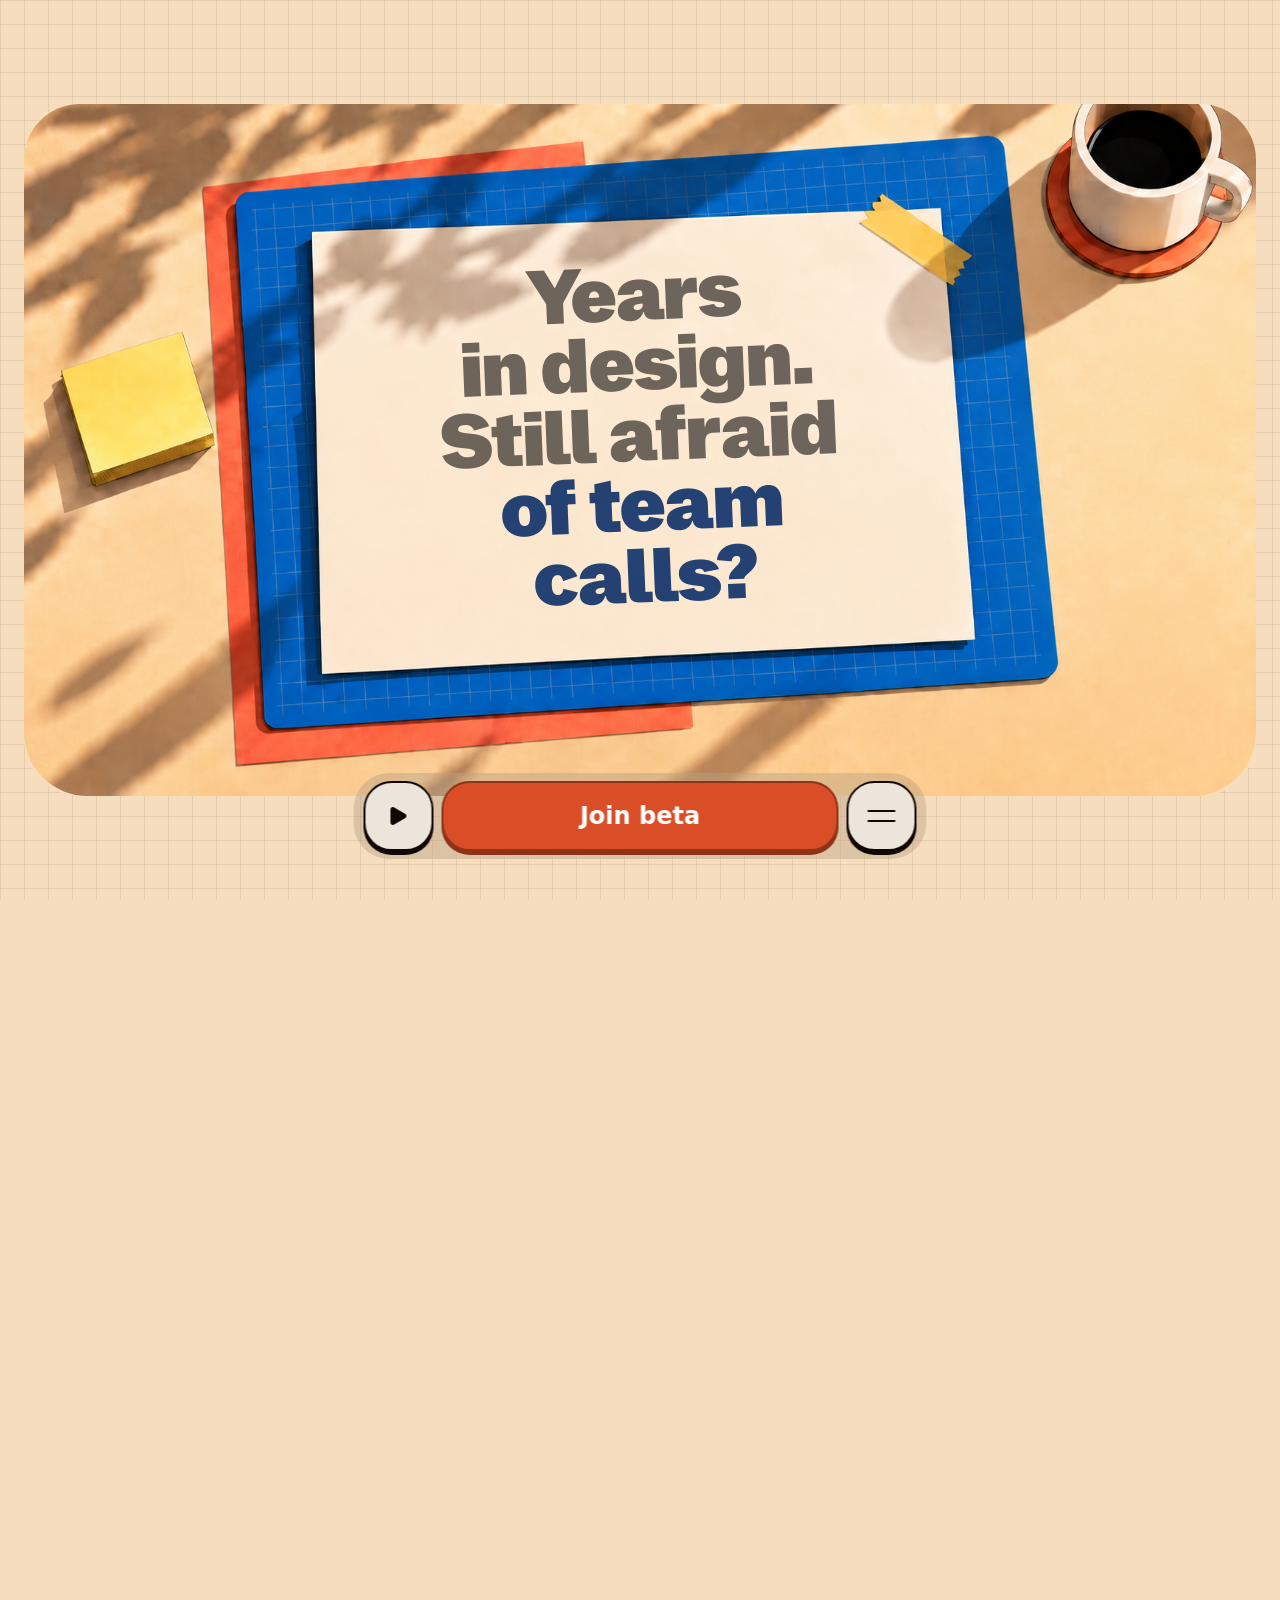
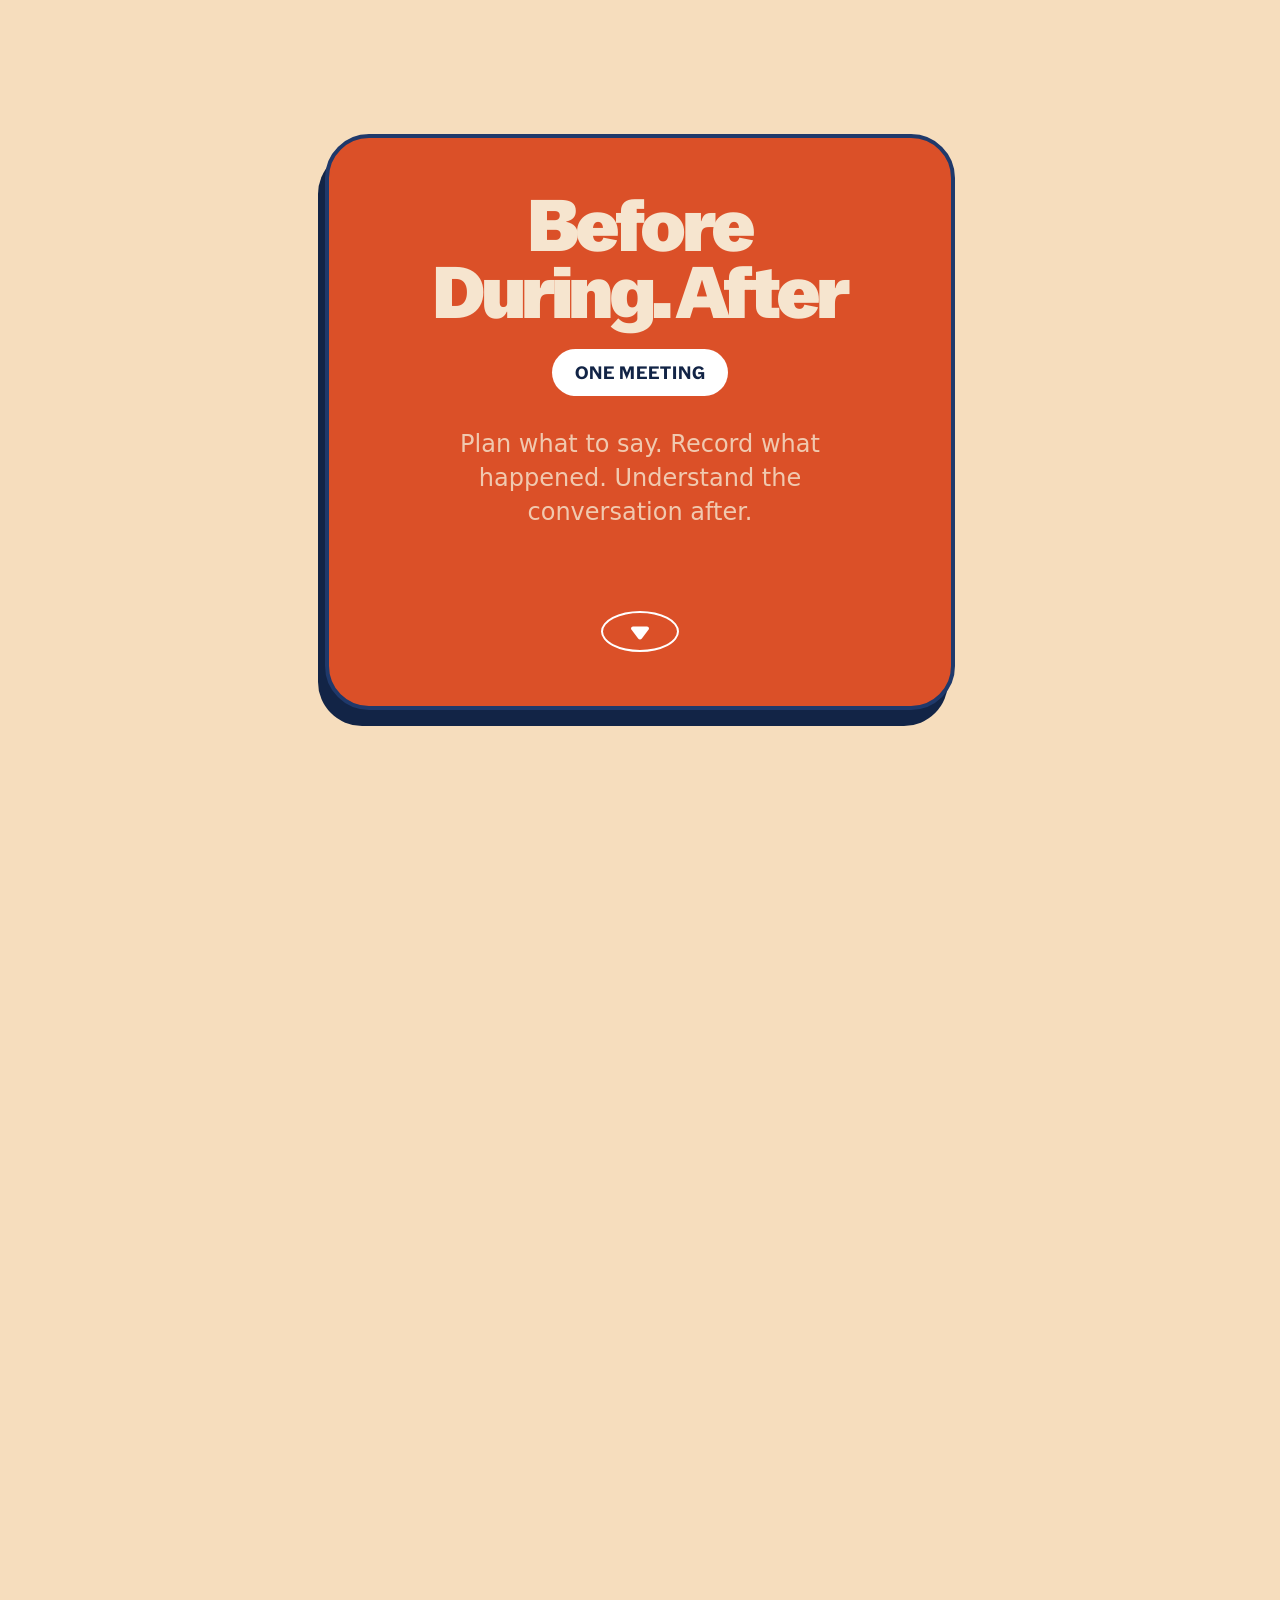
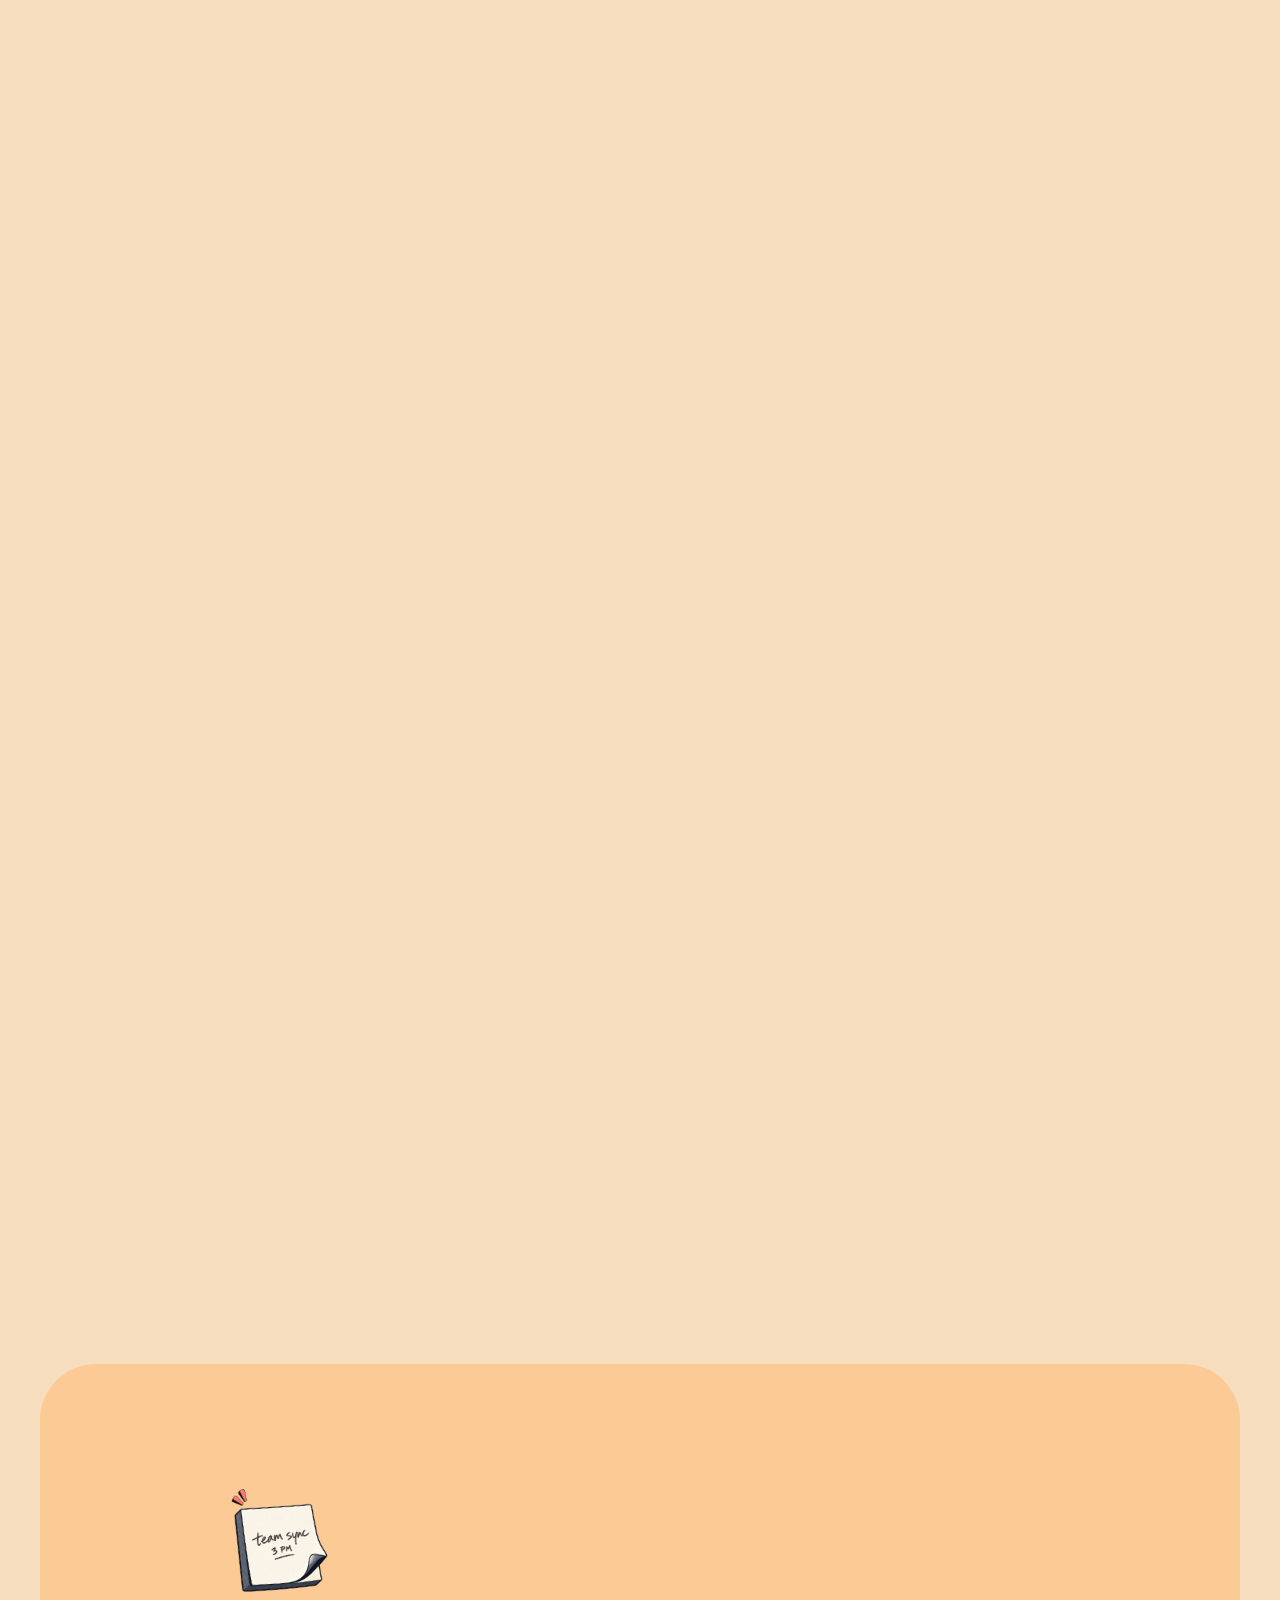
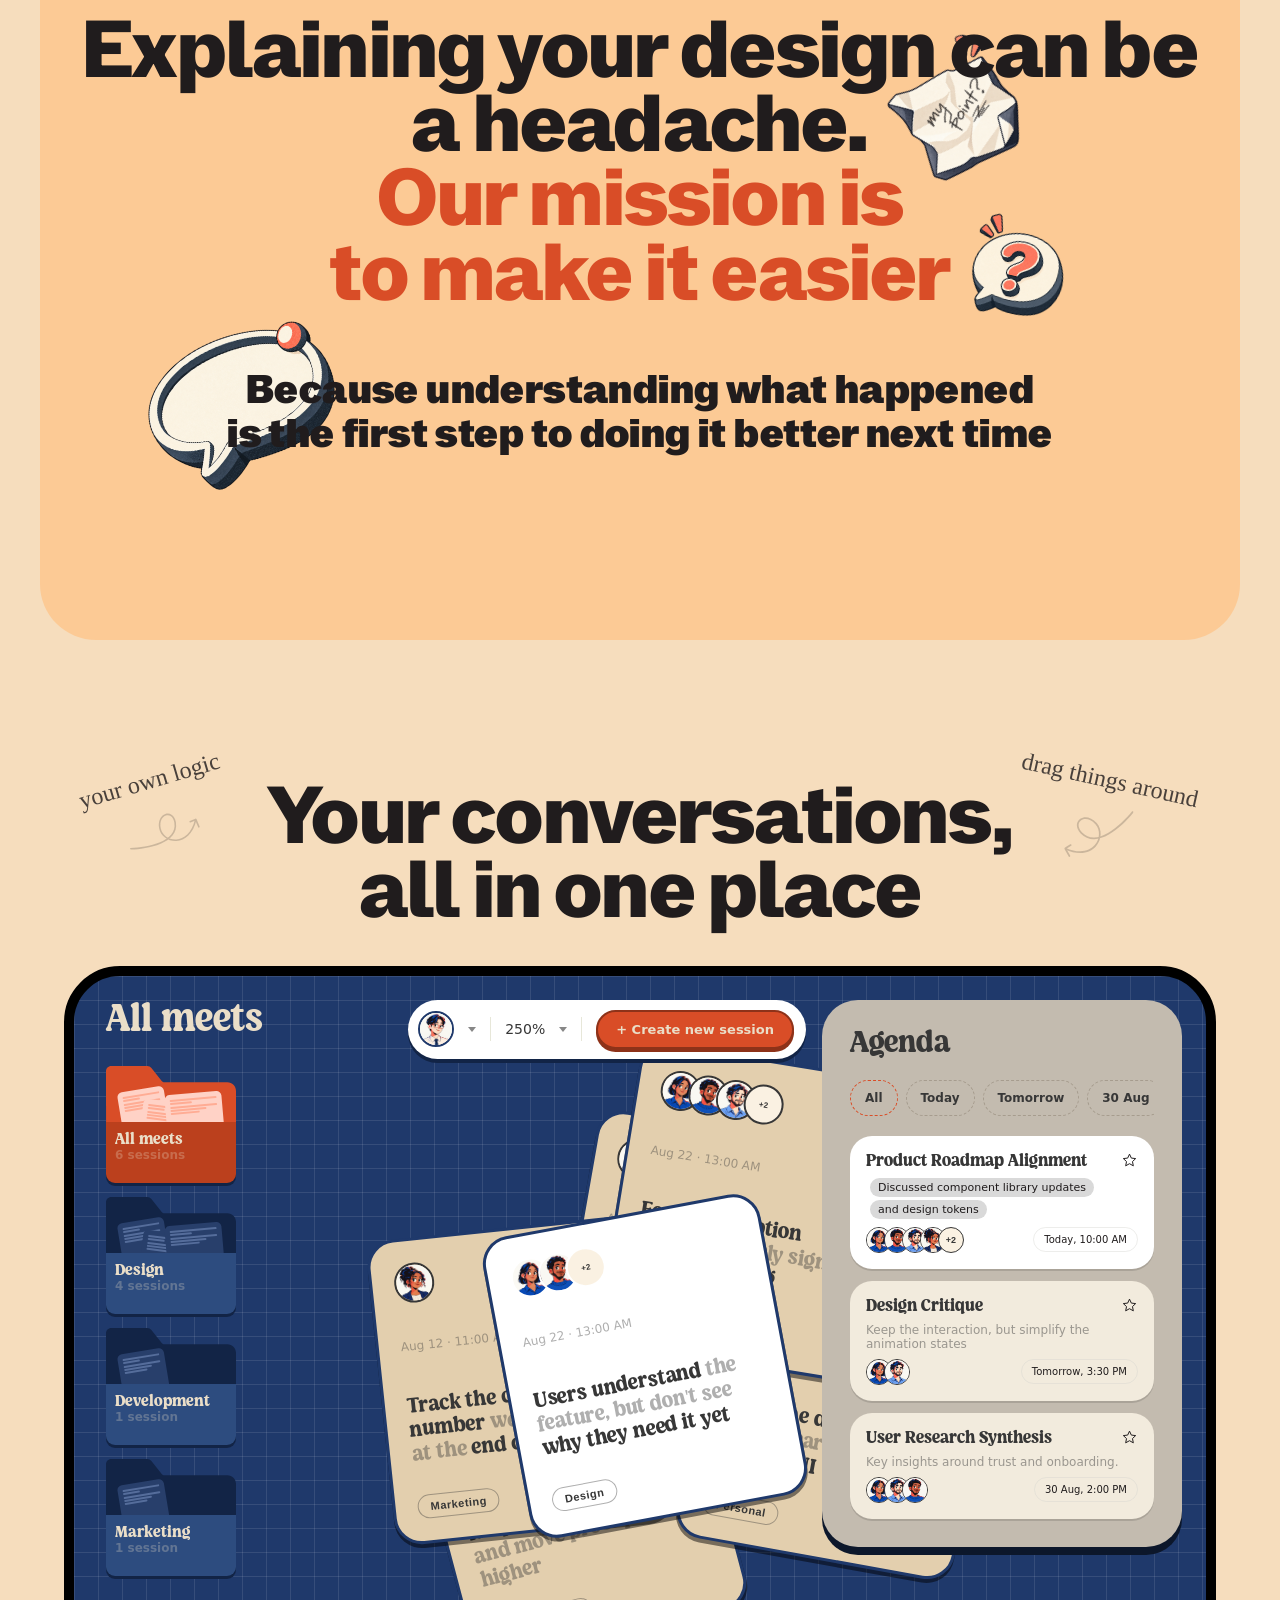
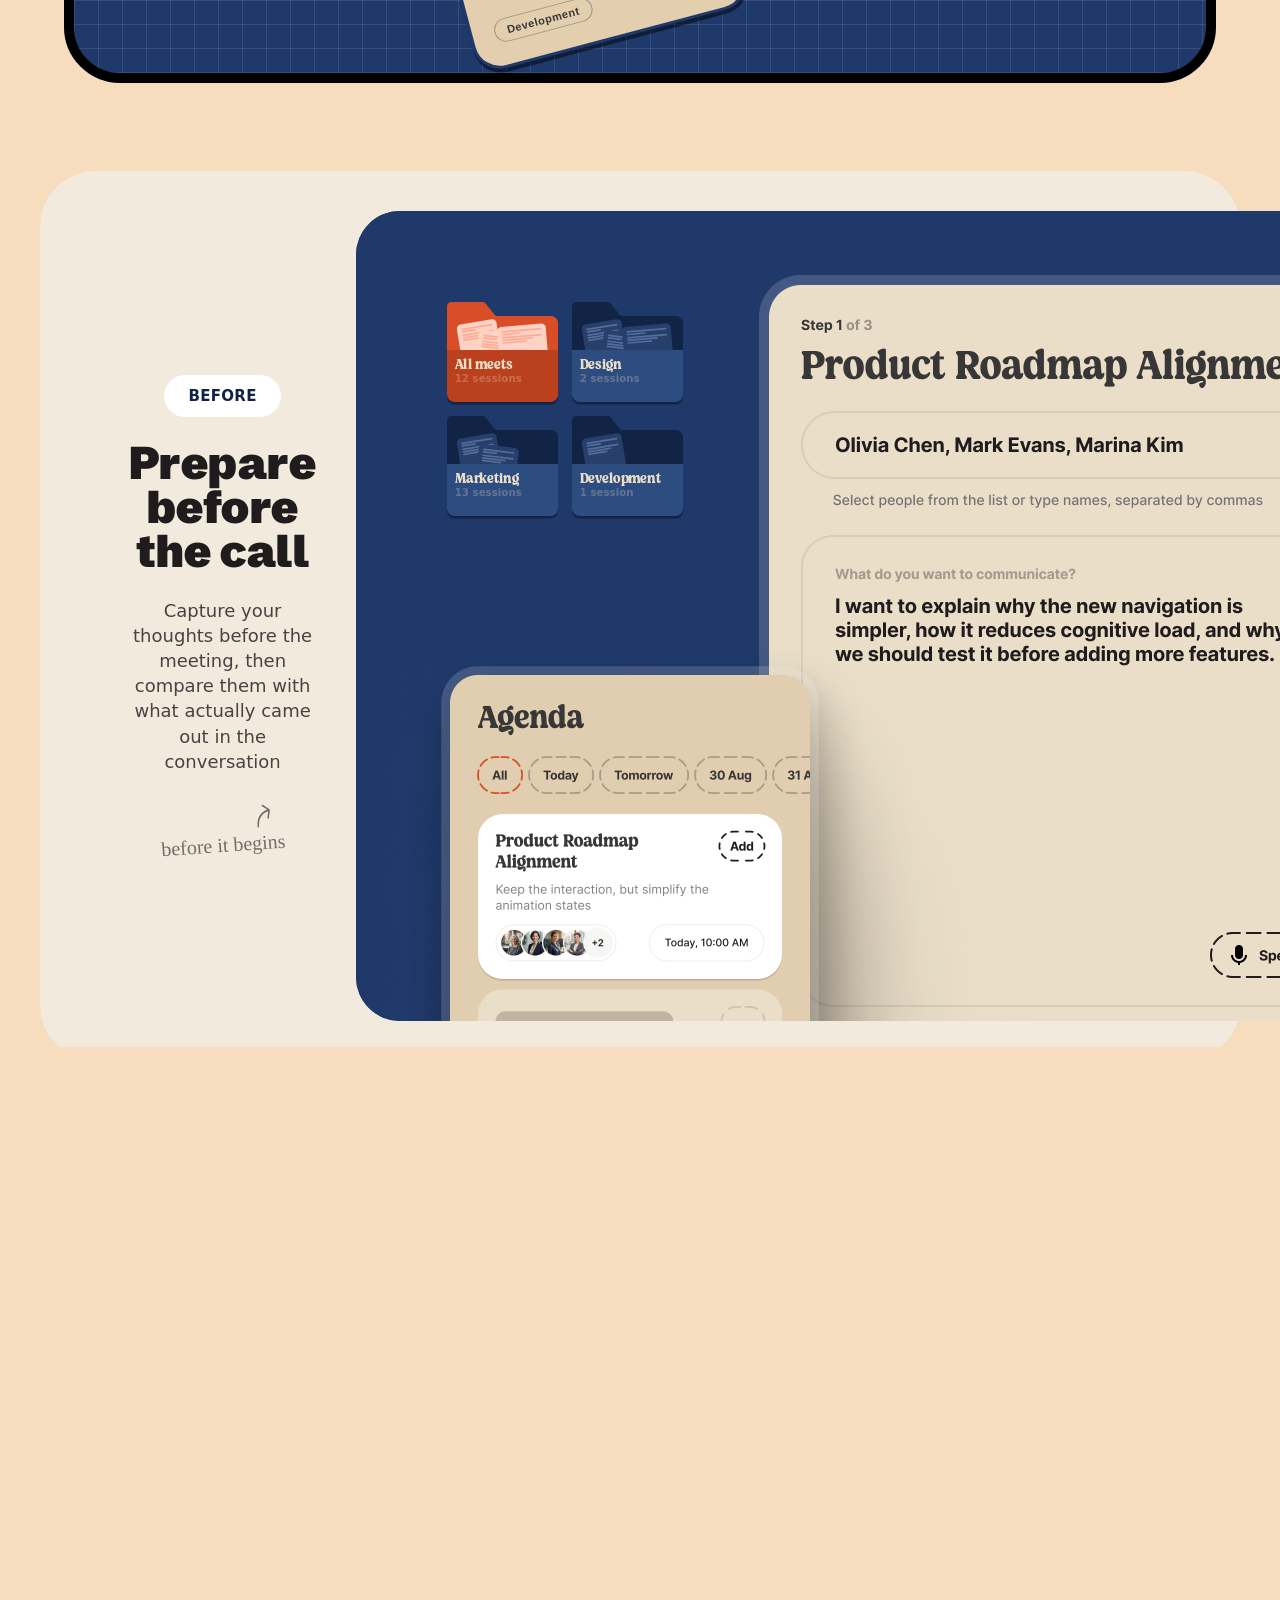
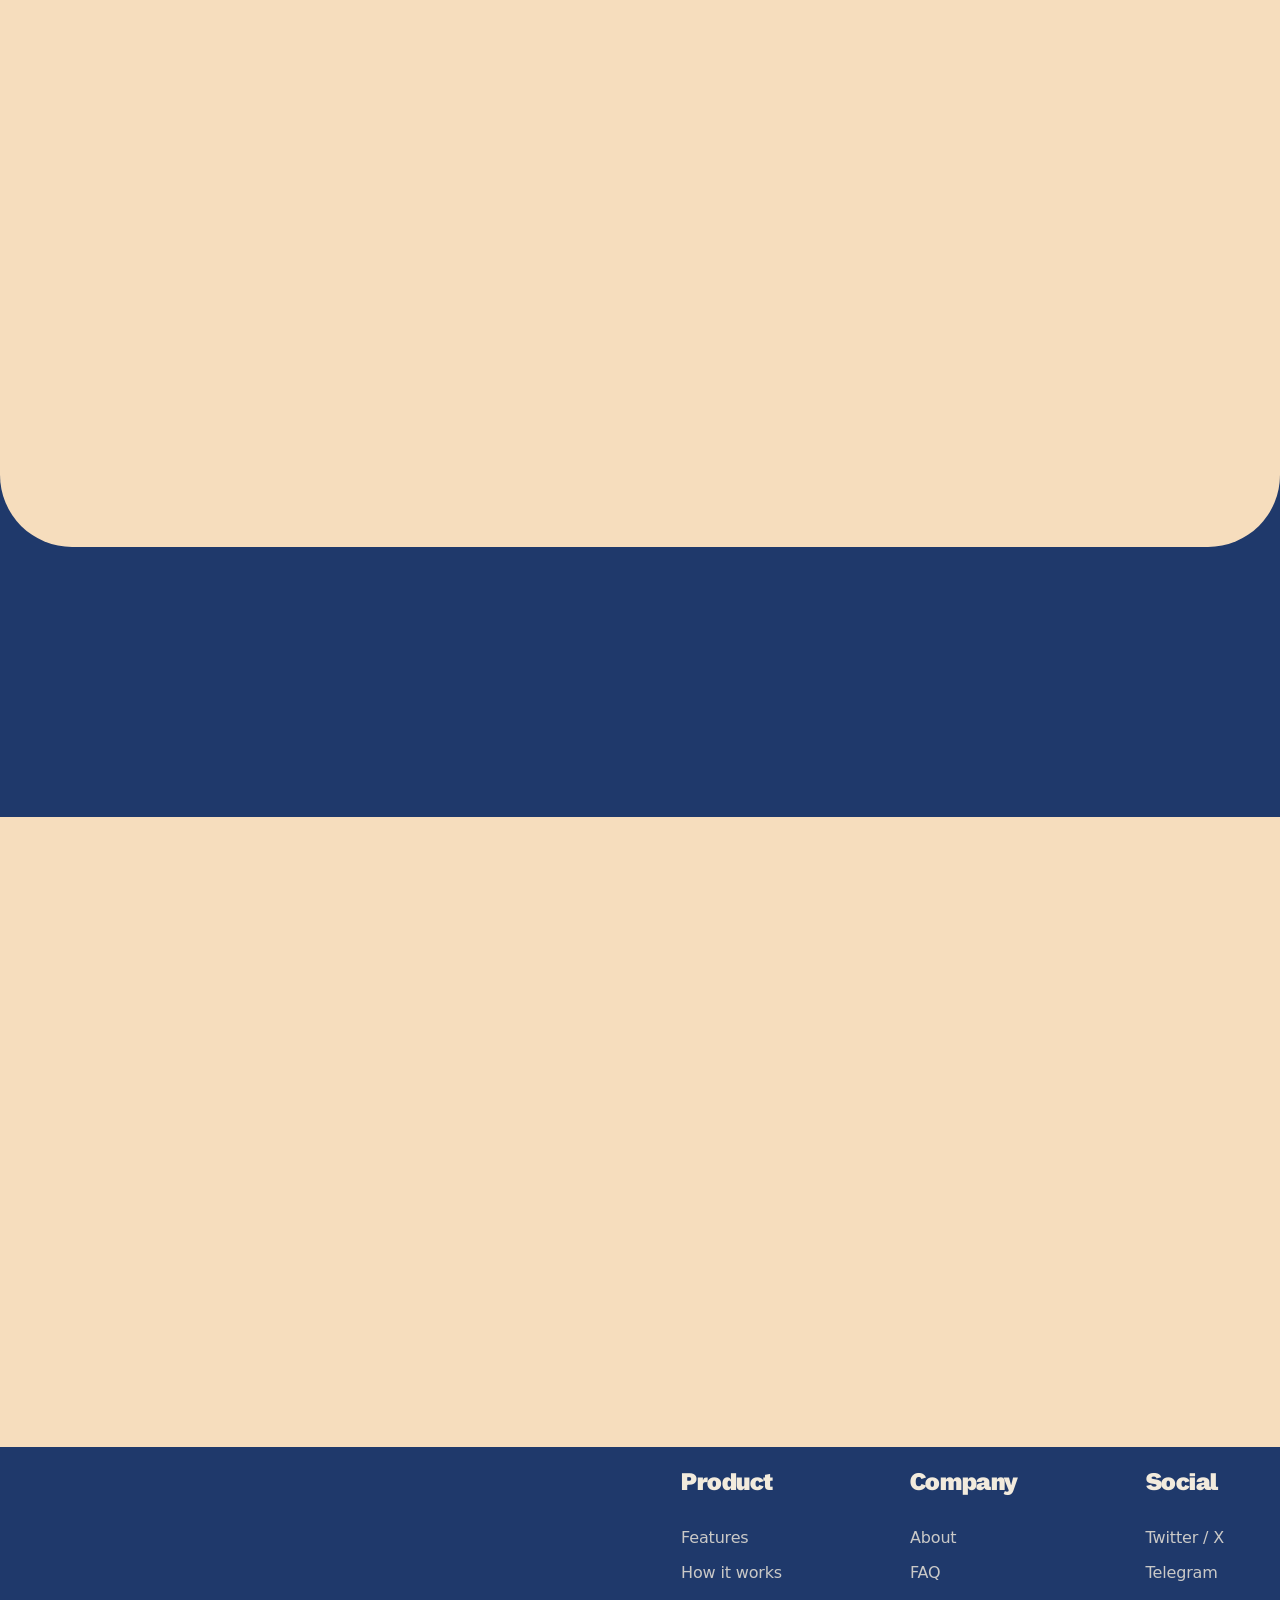
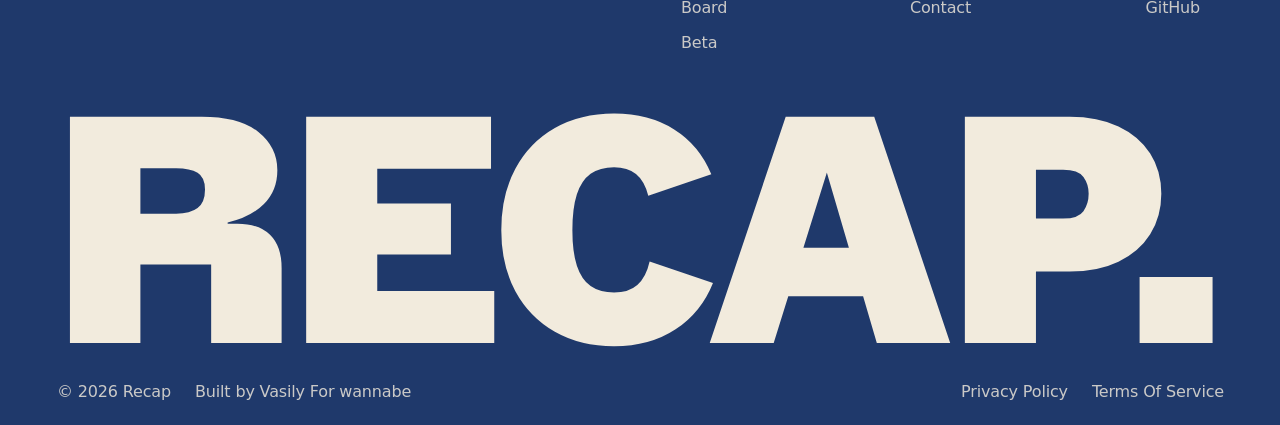
==== commit 089ae92a: "Finalize recap landing page" ====
--- a/index.html
+++ b/index.html
@@ -4,9 +4,17 @@
   <meta charset="UTF-8" />
   <meta name="viewport" content="width=device-width, initial-scale=1.0" />
   <title>Recap — landing</title>
+  <link rel="icon" href="assets/img/Favicon.svg" type="image/svg+xml" />
+  <link rel="alternate icon" href="assets/img/Favicon.png" type="image/png" />
+  <link rel="apple-touch-icon" href="assets/img/Favicon.png" />
   <link rel="stylesheet" href="styles.css" />
 </head>
 <body>
+  <div class="page-loader" id="page-loader">
+    <div class="page-loader__logo">Recap.</div>
+    <div class="page-loader__bar"><div class="page-loader__bar-fill"></div></div>
+  </div>
+
   <div class="light-content">
   <section class="hero" id="hero">
     <div class="hero__pin">
@@ -25,7 +33,10 @@
 
           <div class="hero__intro" id="hero-intro">
             <p class="hero__intro-text">
-              Years<br />in design.<br />Still afraid<br /><span class="hero__intro-text--accent">of team<br />calls?</span>
+              <span class="word-reveal" style="transition-delay: 0s">Years</span><br />
+              <span class="word-reveal" style="transition-delay: 0.06s">in</span> <span class="word-reveal" style="transition-delay: 0.12s">design.</span><br />
+              <span class="word-reveal" style="transition-delay: 0.18s">Still</span> <span class="word-reveal" style="transition-delay: 0.24s">afraid</span><br />
+              <span class="hero__intro-text--accent"><span class="word-reveal" style="transition-delay: 0.3s">of</span> <span class="word-reveal" style="transition-delay: 0.36s">team</span><br /><span class="word-reveal" style="transition-delay: 0.42s">calls?</span></span>
             </p>
           </div>
         </div>
@@ -478,10 +489,10 @@
         </h2>
 
         <div class="cta__form-wrap">
-          <form class="cta__form">
-            <input class="cta__input" type="email" placeholder="Your E-mail" required />
-            <button class="cta__submit" type="submit">Join beta</button>
-          </form>
+          <div class="cta__form">
+            <input class="cta__input" type="email" placeholder="Your E-mail" />
+            <a href="https://fltdsgn.github.io/recap/" class="cta__submit">Join beta</a>
+          </div>
           <p class="cta__note">Private beta &middot; Try now</p>
         </div>
 
@@ -542,7 +553,7 @@
     </div>
   </footer>
 
-  <nav class="float-menu">
+  <nav class="float-menu is-entering">
     <div class="float-menu__panel" id="float-menu-panel">
       <a href="#hero">Home</a>
       <a href="#benefits">Benefits</a>
--- a/styles.css
+++ b/styles.css
@@ -125,7 +125,7 @@
 .hero__intro-text {
   margin: 0;
   width: 46%;
-  transform: rotate(-2.36deg);
+  transform: rotate(-2.36deg) translateY(-16px);
   font-family: var(--font-display);
   font-weight: 900;
   font-size: clamp(28px, 6vw, 118px);
@@ -157,7 +157,8 @@
   width: min(573px, calc(100vw - 48px));
 }
 
-.float-menu.is-hidden {
+.float-menu.is-hidden,
+.float-menu.is-entering {
   transform: translateX(-50%) translateY(150%);
 }
 
@@ -1316,7 +1317,8 @@
   transition: opacity 0.35s ease, transform 0.35s ease;
 }
 
-.services-fade__stage.is-active .word-reveal {
+.services-fade__stage.is-active .word-reveal,
+.hero__intro.is-revealed .word-reveal {
   opacity: 1;
   transform: translateY(0);
 }
@@ -1780,6 +1782,7 @@
   font-size: 20px;
   letter-spacing: -0.01em;
   color: #201c1d;
+  outline: none;
 }
 
 .cta__input::placeholder {
@@ -1788,6 +1791,8 @@
 }
 
 .cta__submit {
+  display: flex;
+  align-items: center;
   flex-shrink: 0;
   background: #201c1d;
   color: #fff;
@@ -1797,6 +1802,7 @@
   font-weight: 700;
   font-size: 16px;
   letter-spacing: -0.02em;
+  text-decoration: none;
 }
 
 .cta__note {
@@ -1981,3 +1987,54 @@
     margin-top: 24px;
   }
 }
+
+/* ---------- Page loader ---------- */
+/* Same brief splash as the real recap app (recap/styles.css .board-loader,
+   recap/script.js) - ported verbatim: logo + fill bar on navy, timed with a
+   plain setTimeout rather than tied to real asset-load state, then fades. */
+
+.page-loader {
+  position: fixed;
+  inset: 0;
+  z-index: 1000;
+  display: flex;
+  flex-direction: column;
+  align-items: center;
+  justify-content: center;
+  gap: 20px;
+  background: #1f396b;
+  transition: opacity 0.35s ease;
+}
+
+.page-loader.is-hidden {
+  opacity: 0;
+  pointer-events: none;
+}
+
+.page-loader__logo {
+  font-family: 'Kangmas', serif;
+  font-weight: 400;
+  font-size: 48px;
+  color: #fff;
+}
+
+.page-loader__bar {
+  width: 220px;
+  height: 4px;
+  border-radius: 4px;
+  background: rgba(255, 255, 255, 0.25);
+  overflow: hidden;
+}
+
+.page-loader__bar-fill {
+  height: 100%;
+  width: 0%;
+  border-radius: 4px;
+  background: #fff;
+  animation: pageLoaderFill 1.1s cubic-bezier(0.65, 0, 0.35, 1) forwards;
+}
+
+@keyframes pageLoaderFill {
+  from { width: 0%; }
+  to { width: 100%; }
+}
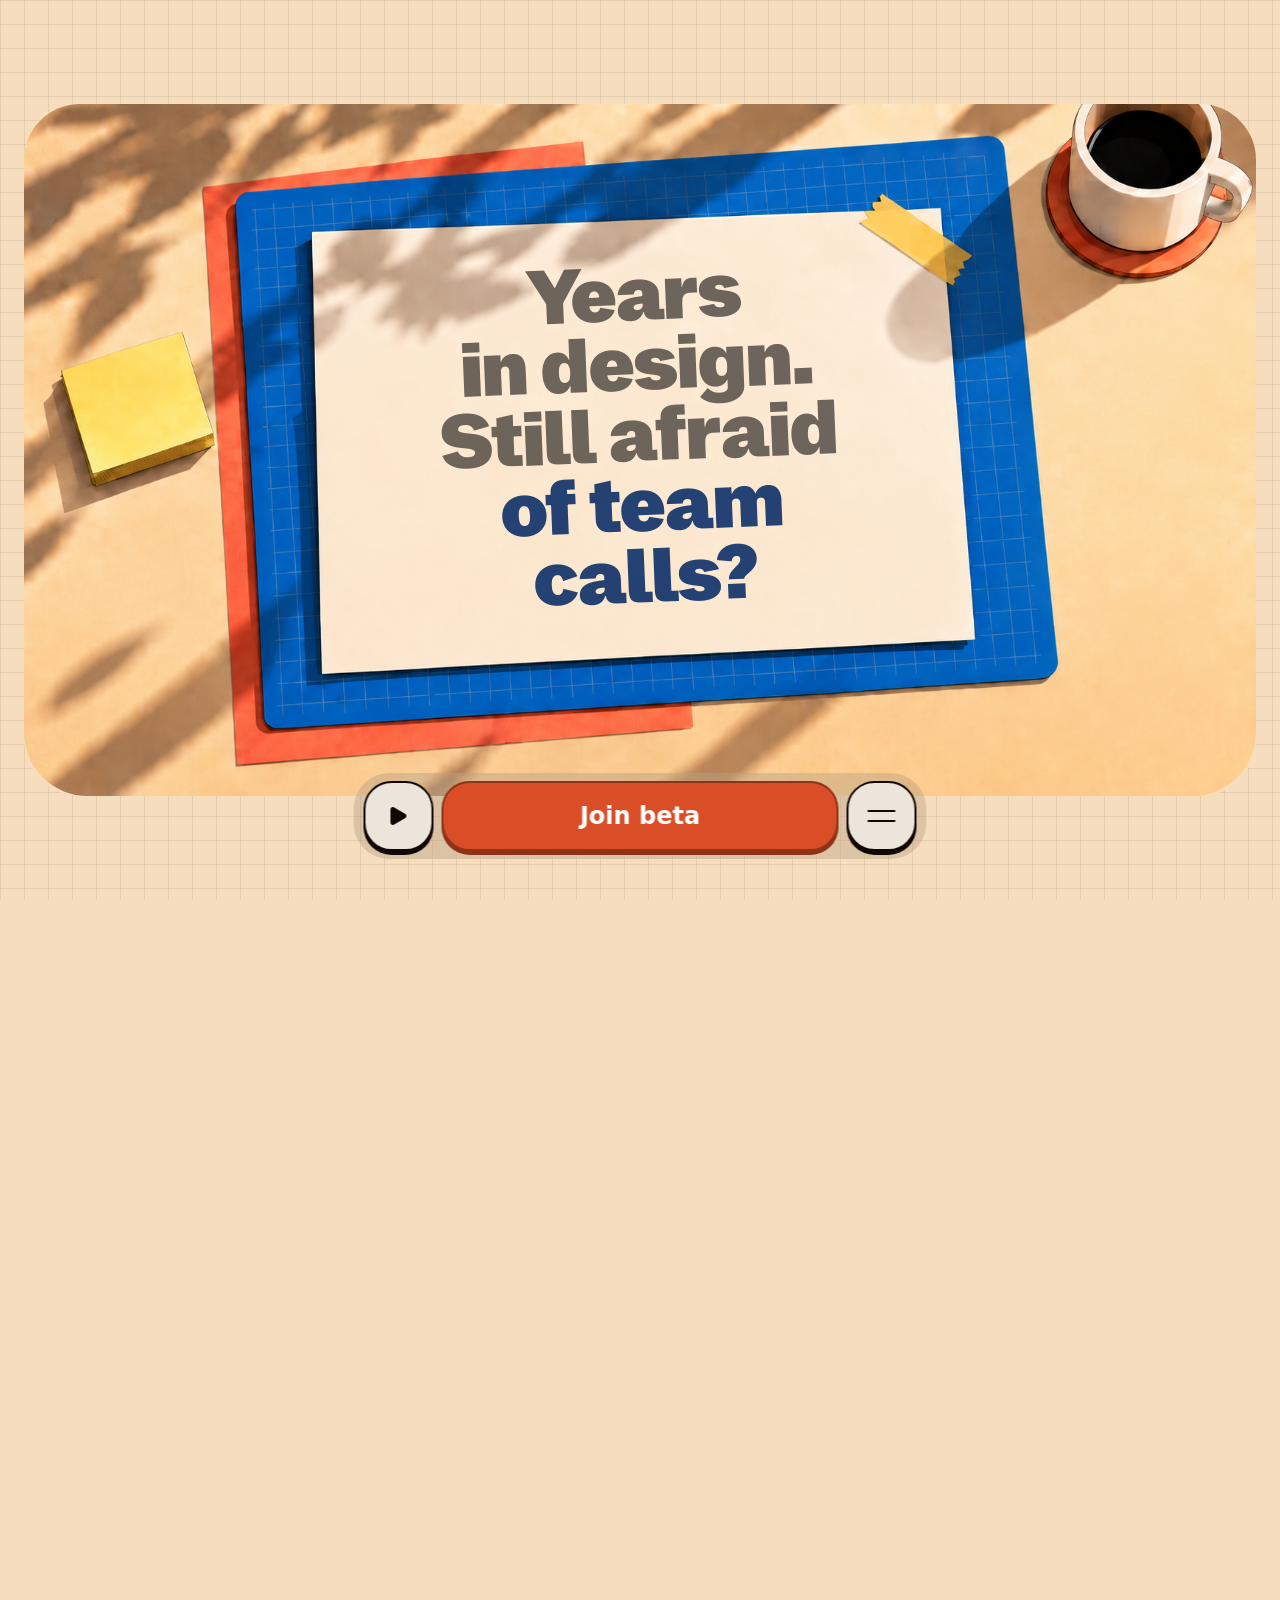
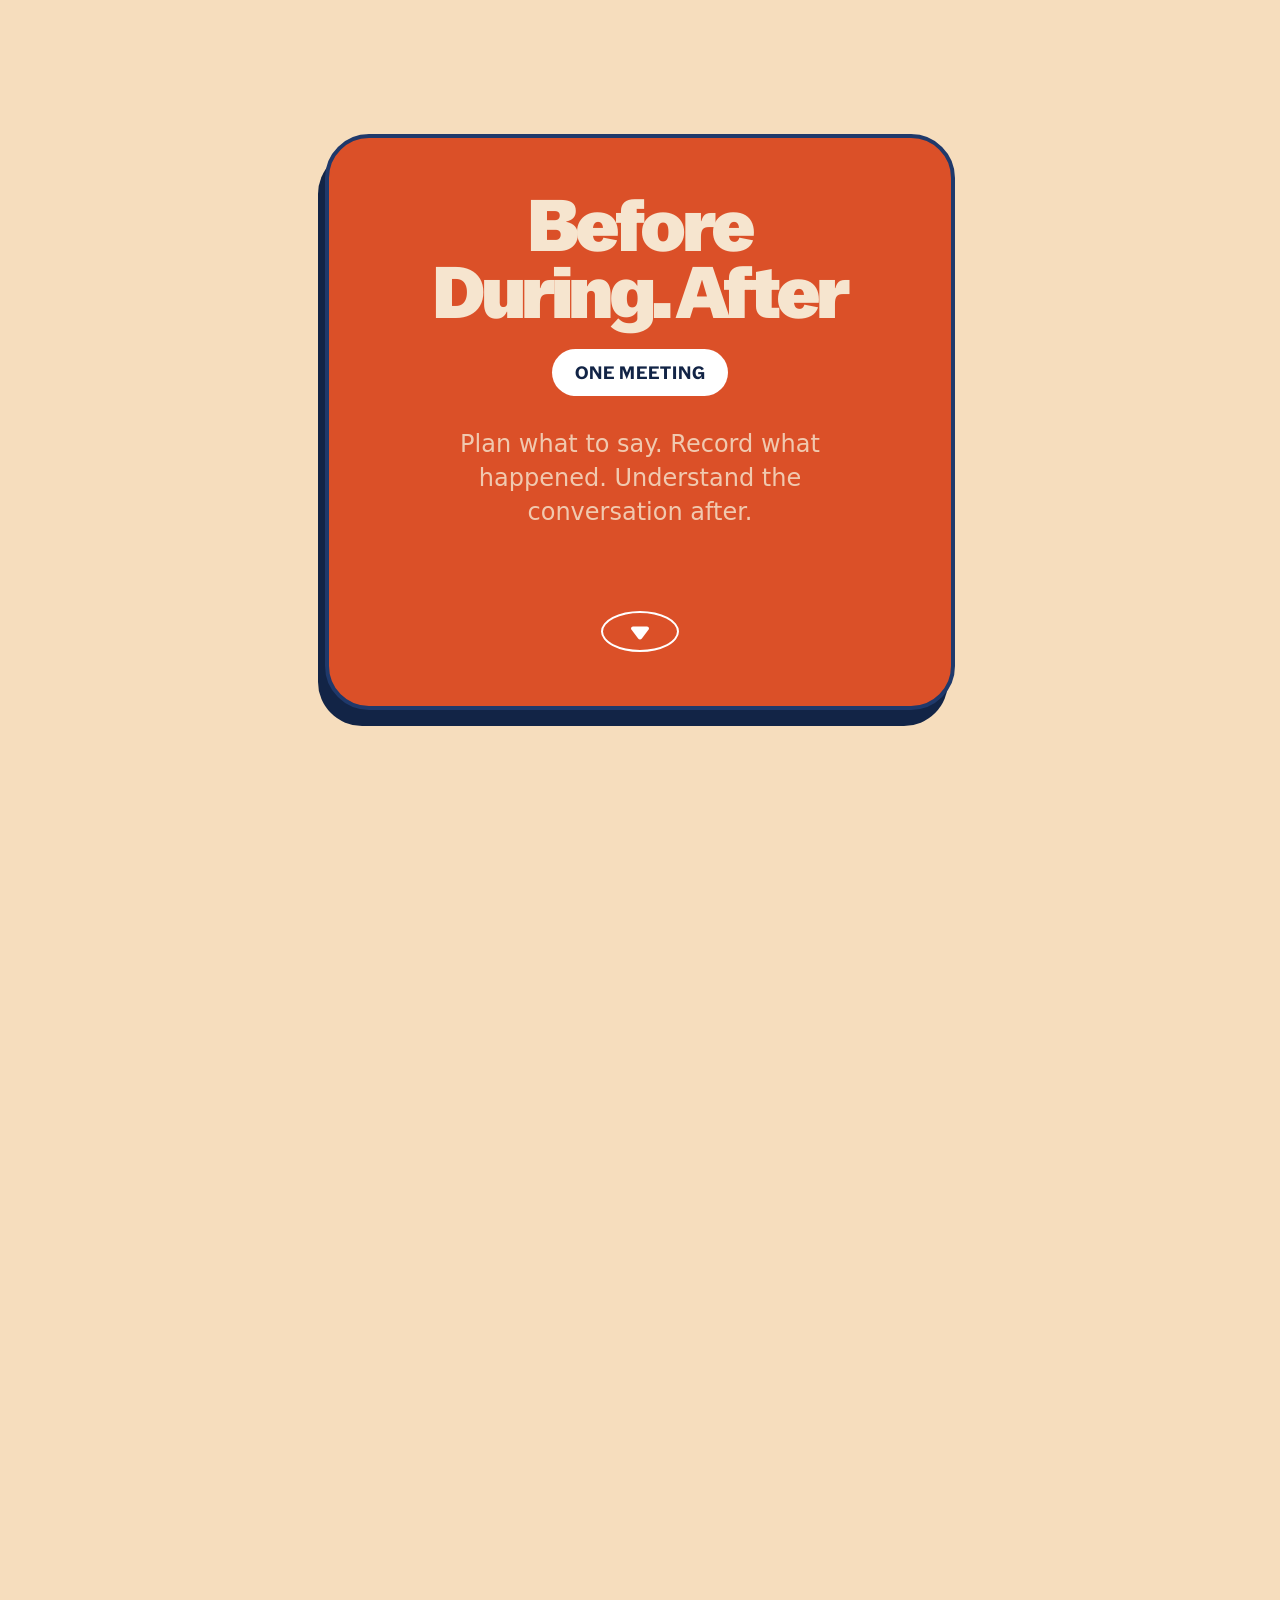
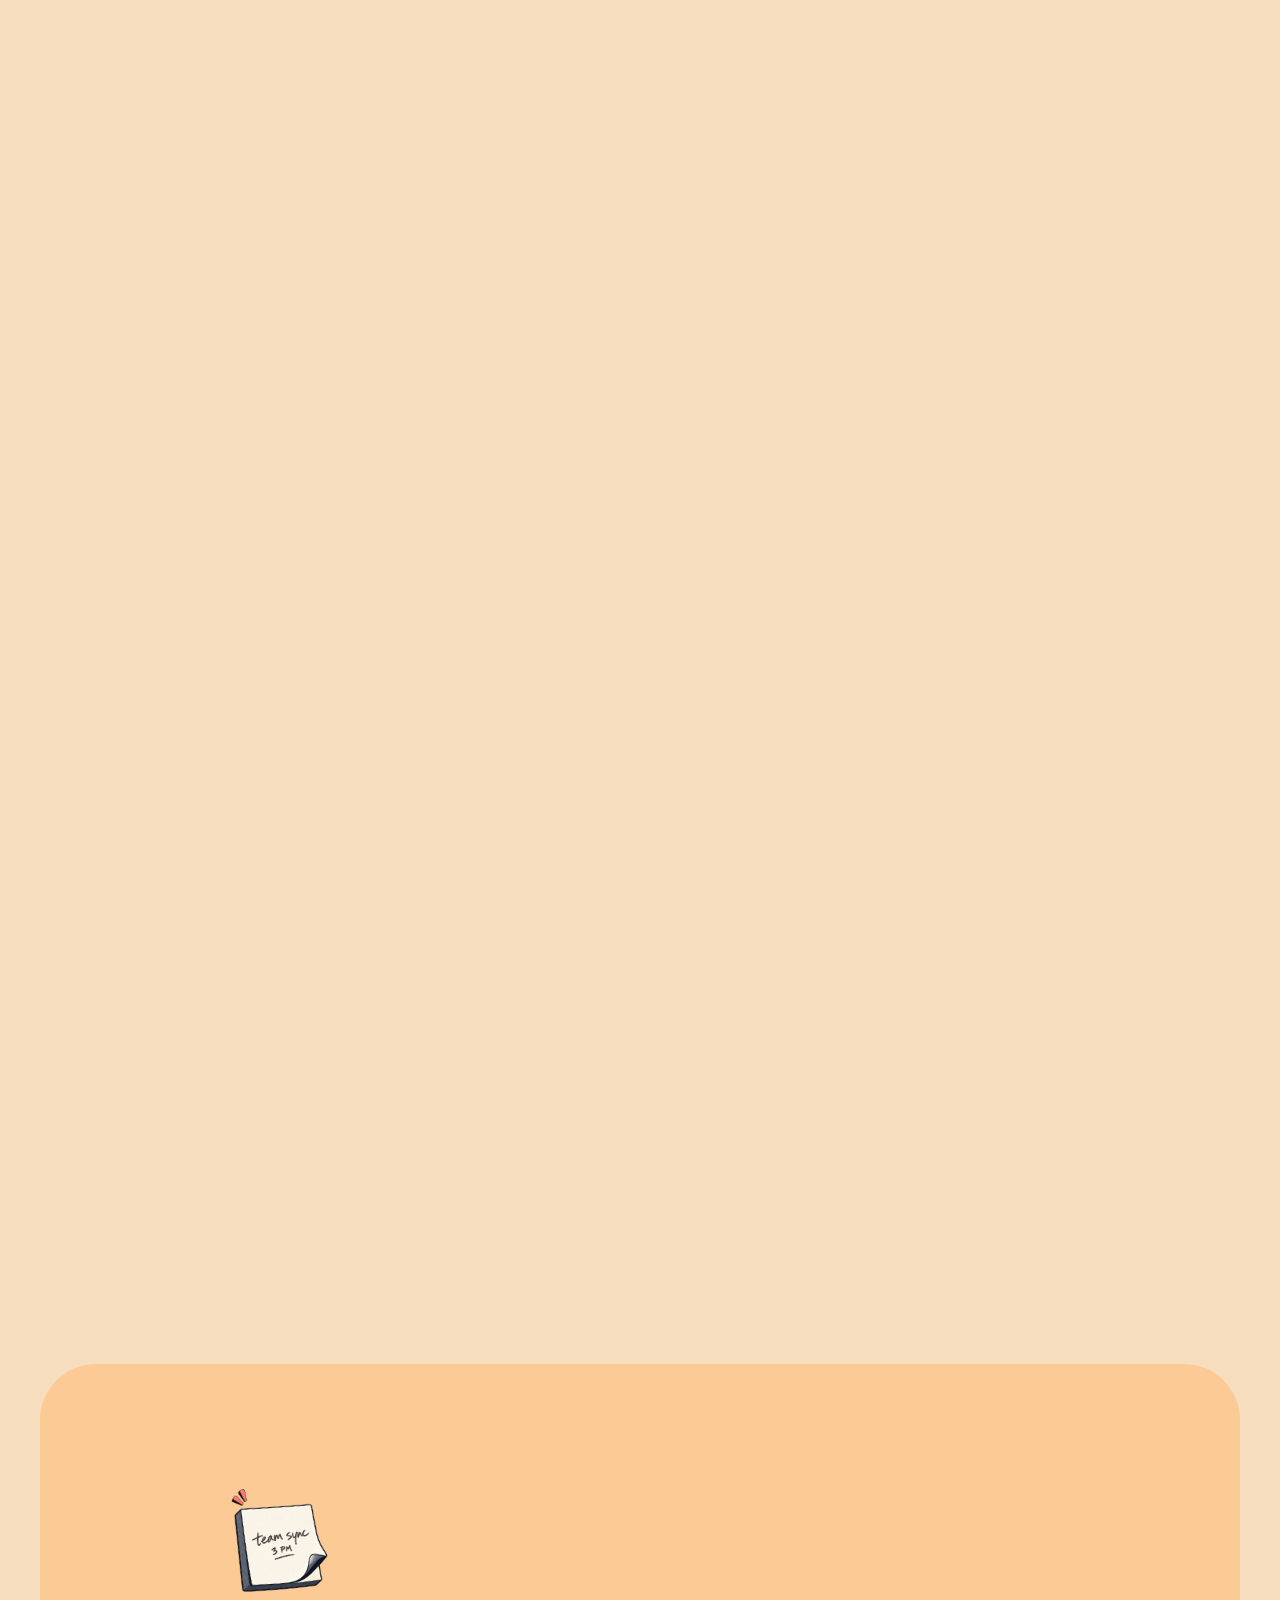
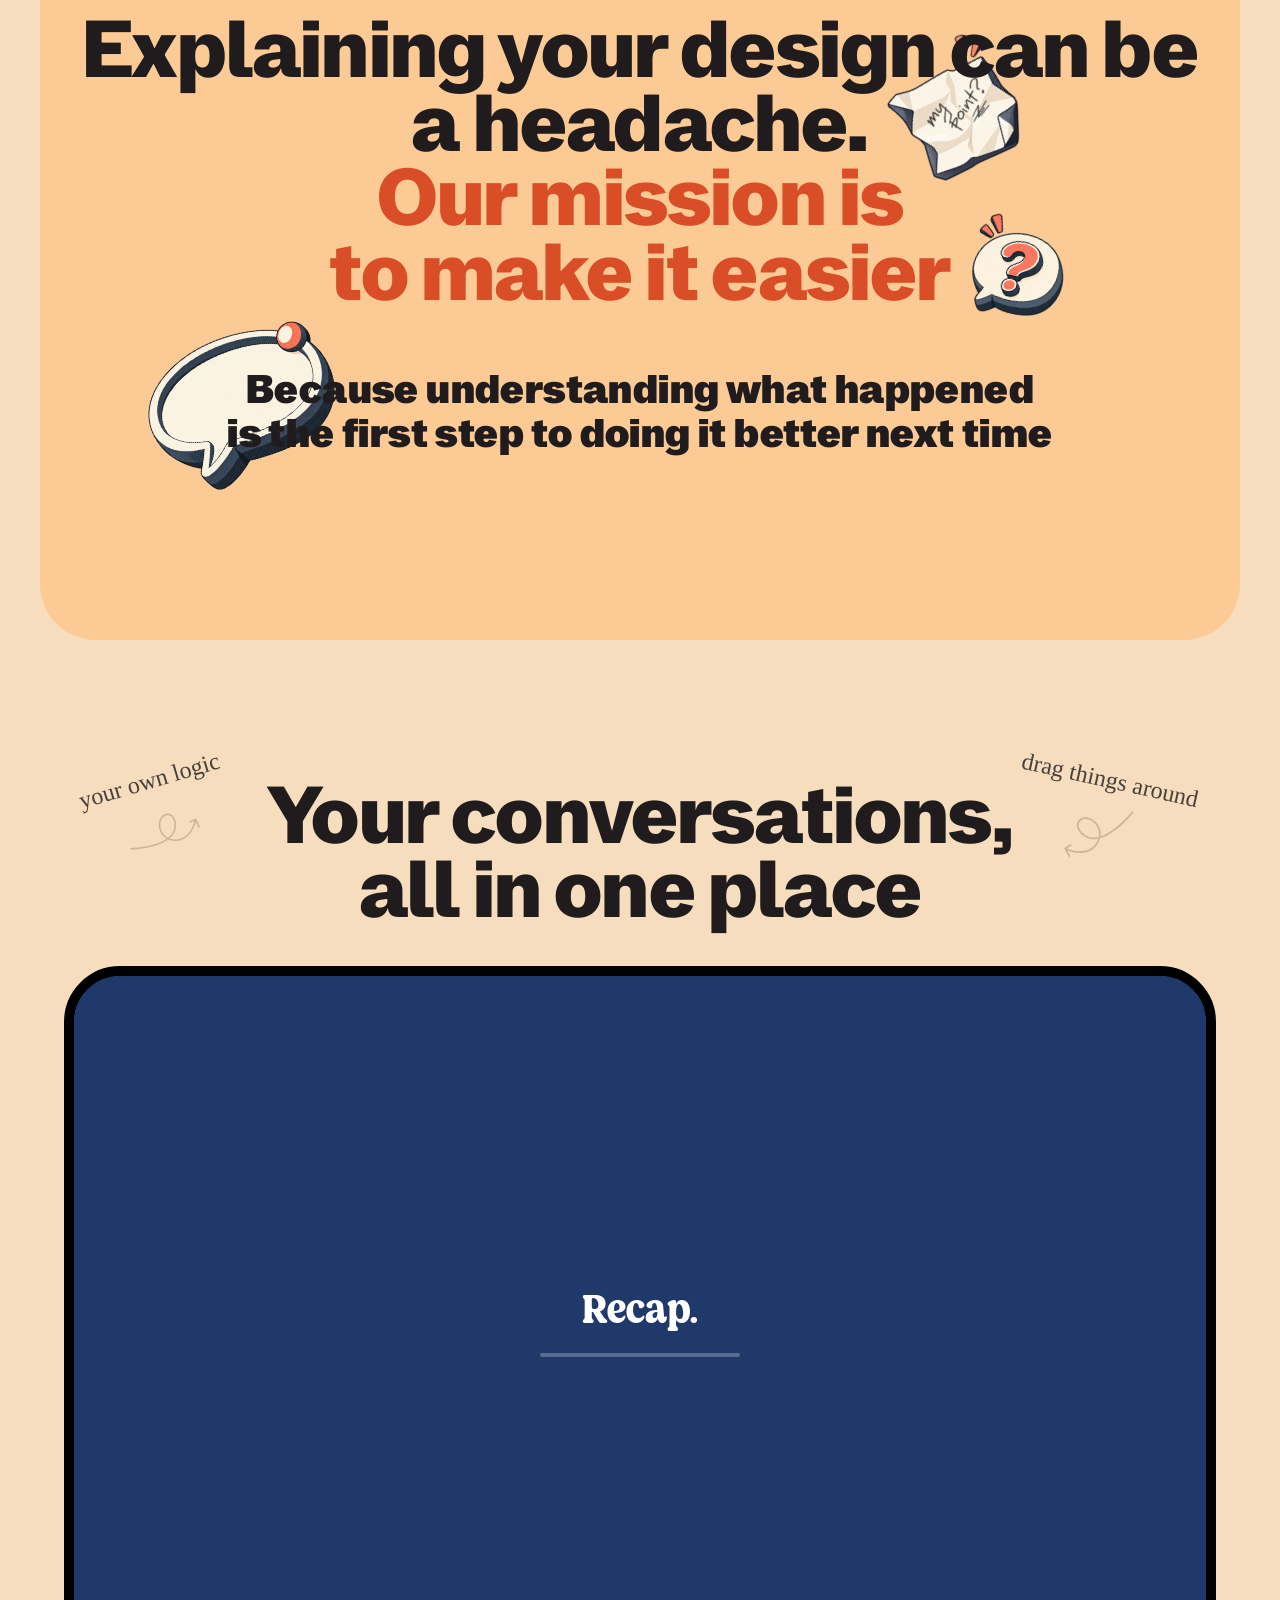
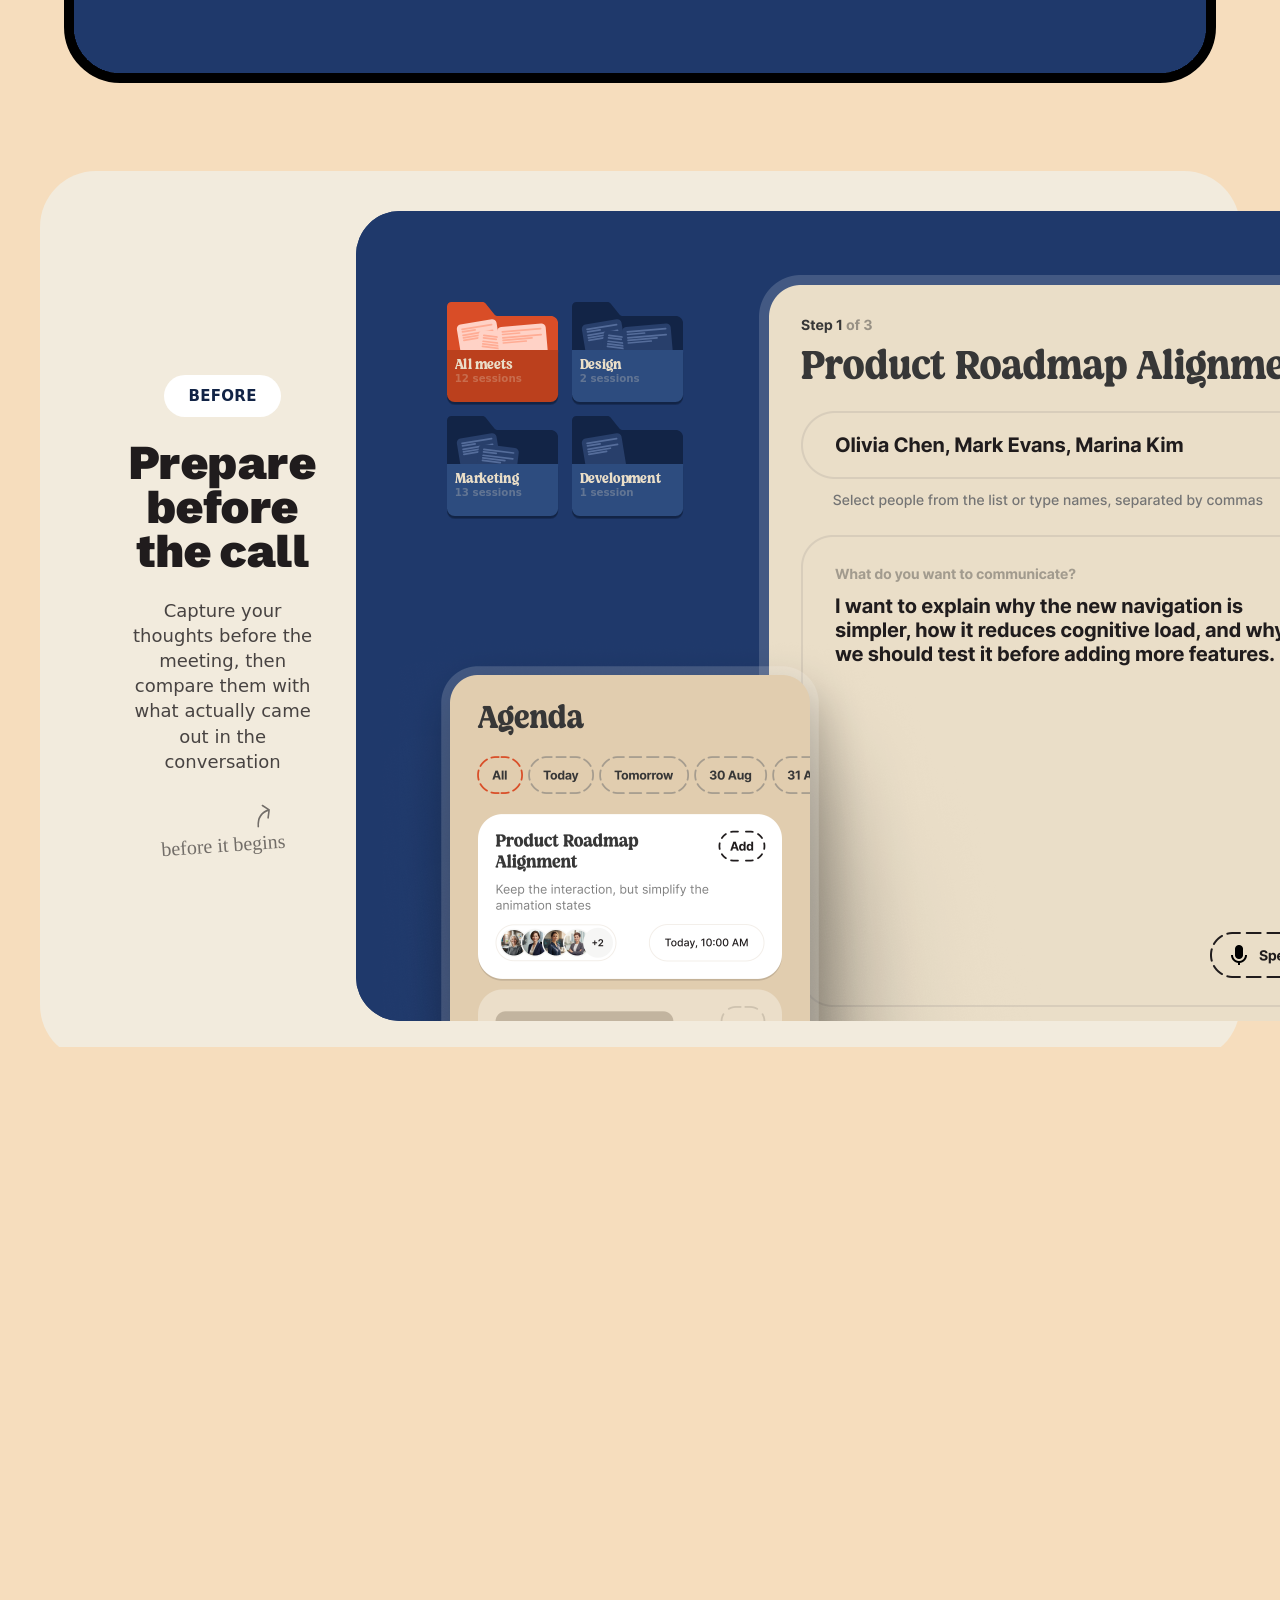
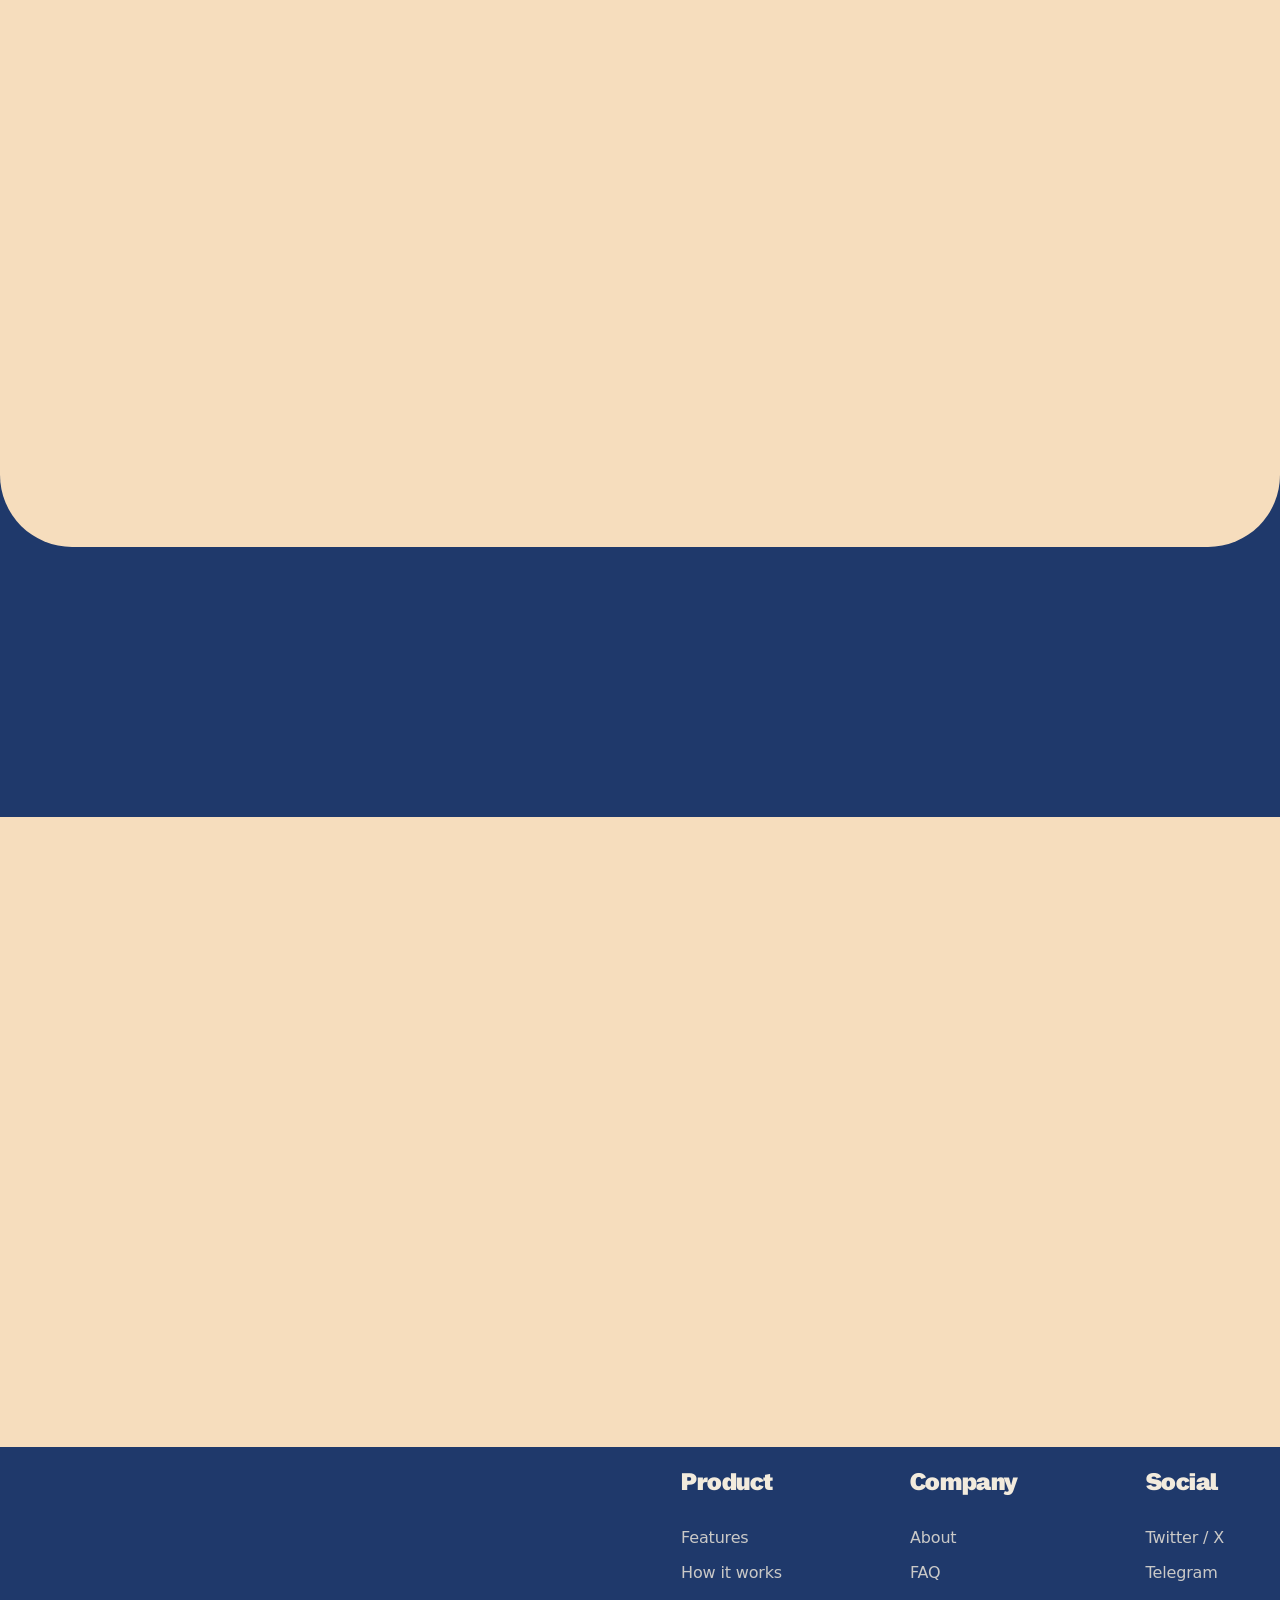
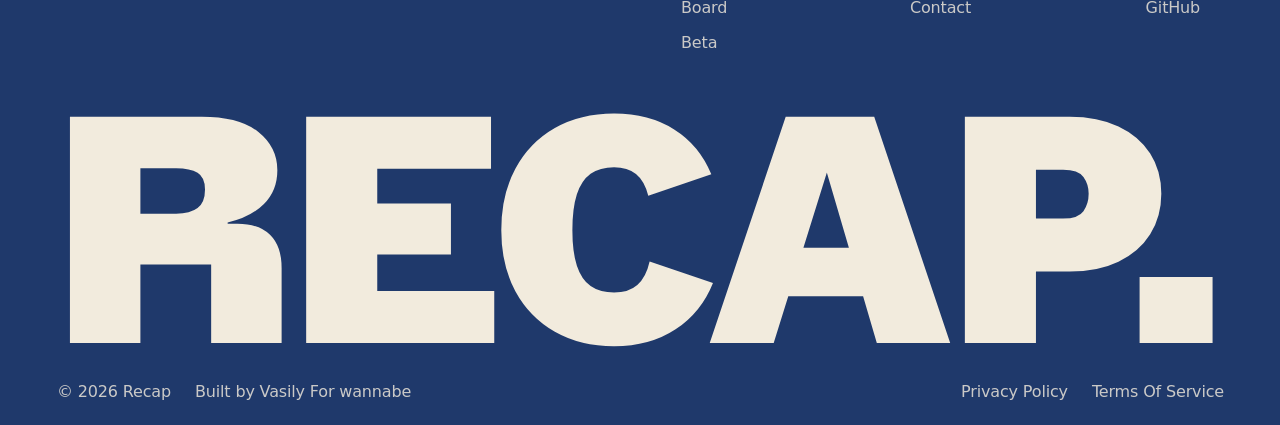
==== commit 3bdc13b2: "Update landing page" ====
--- a/index.html
+++ b/index.html
@@ -4,9 +4,6 @@
   <meta charset="UTF-8" />
   <meta name="viewport" content="width=device-width, initial-scale=1.0" />
   <title>Recap — landing</title>
-  <link rel="icon" href="assets/img/Favicon.svg" type="image/svg+xml" />
-  <link rel="alternate icon" href="assets/img/Favicon.png" type="image/png" />
-  <link rel="apple-touch-icon" href="assets/img/Favicon.png" />
   <link rel="stylesheet" href="styles.css" />
 </head>
 <body>
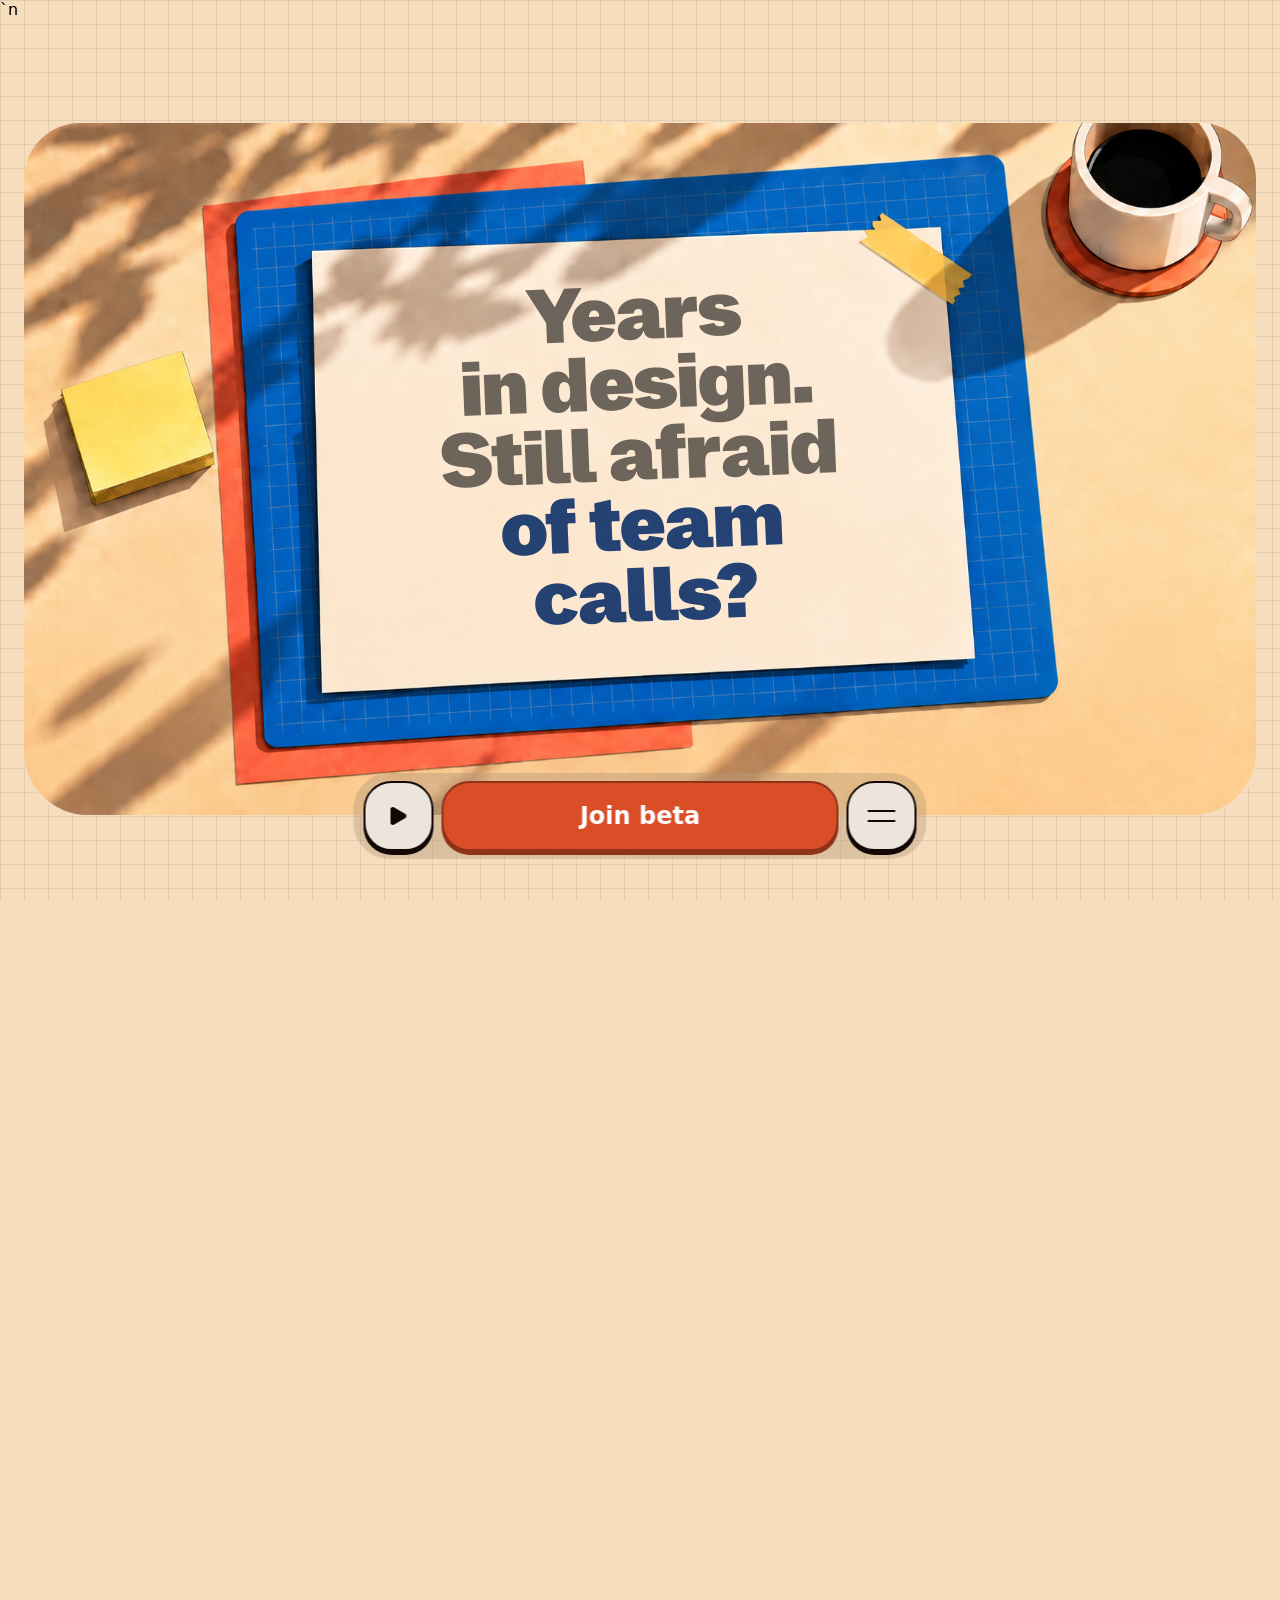
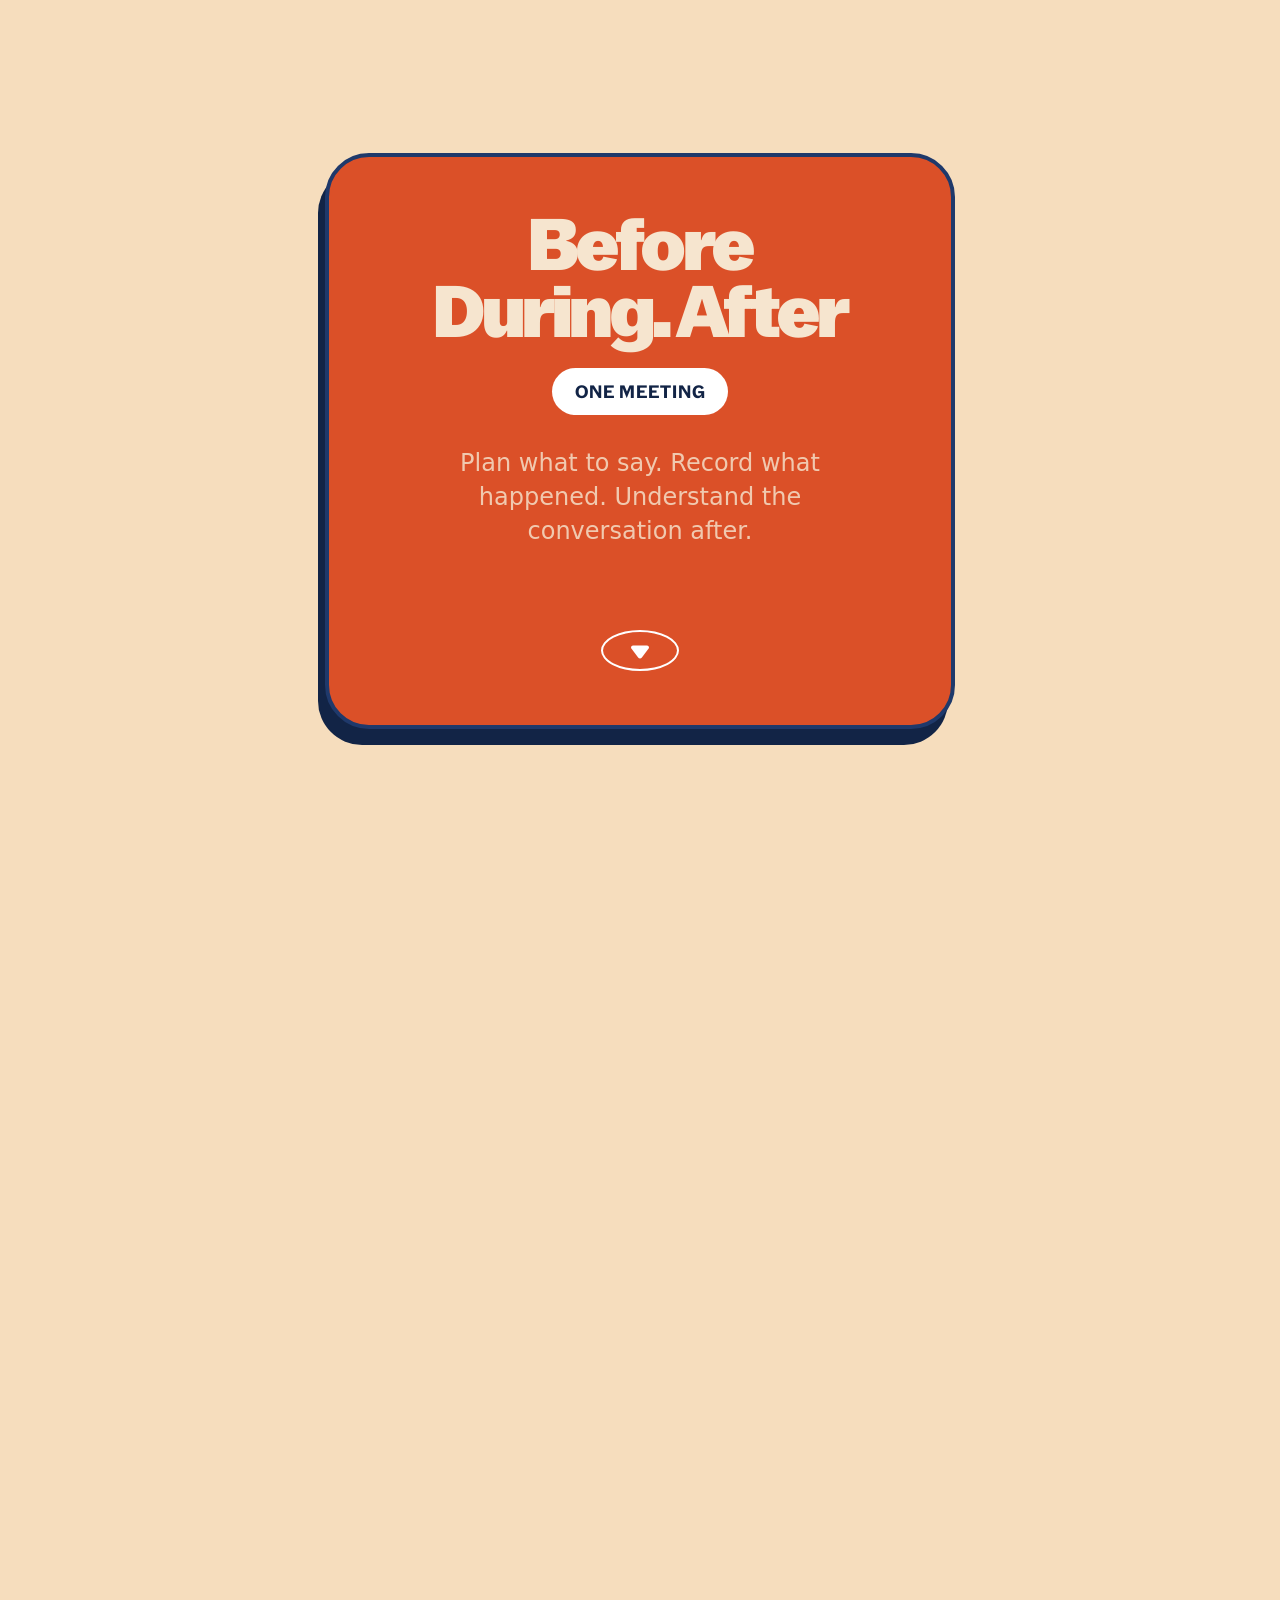
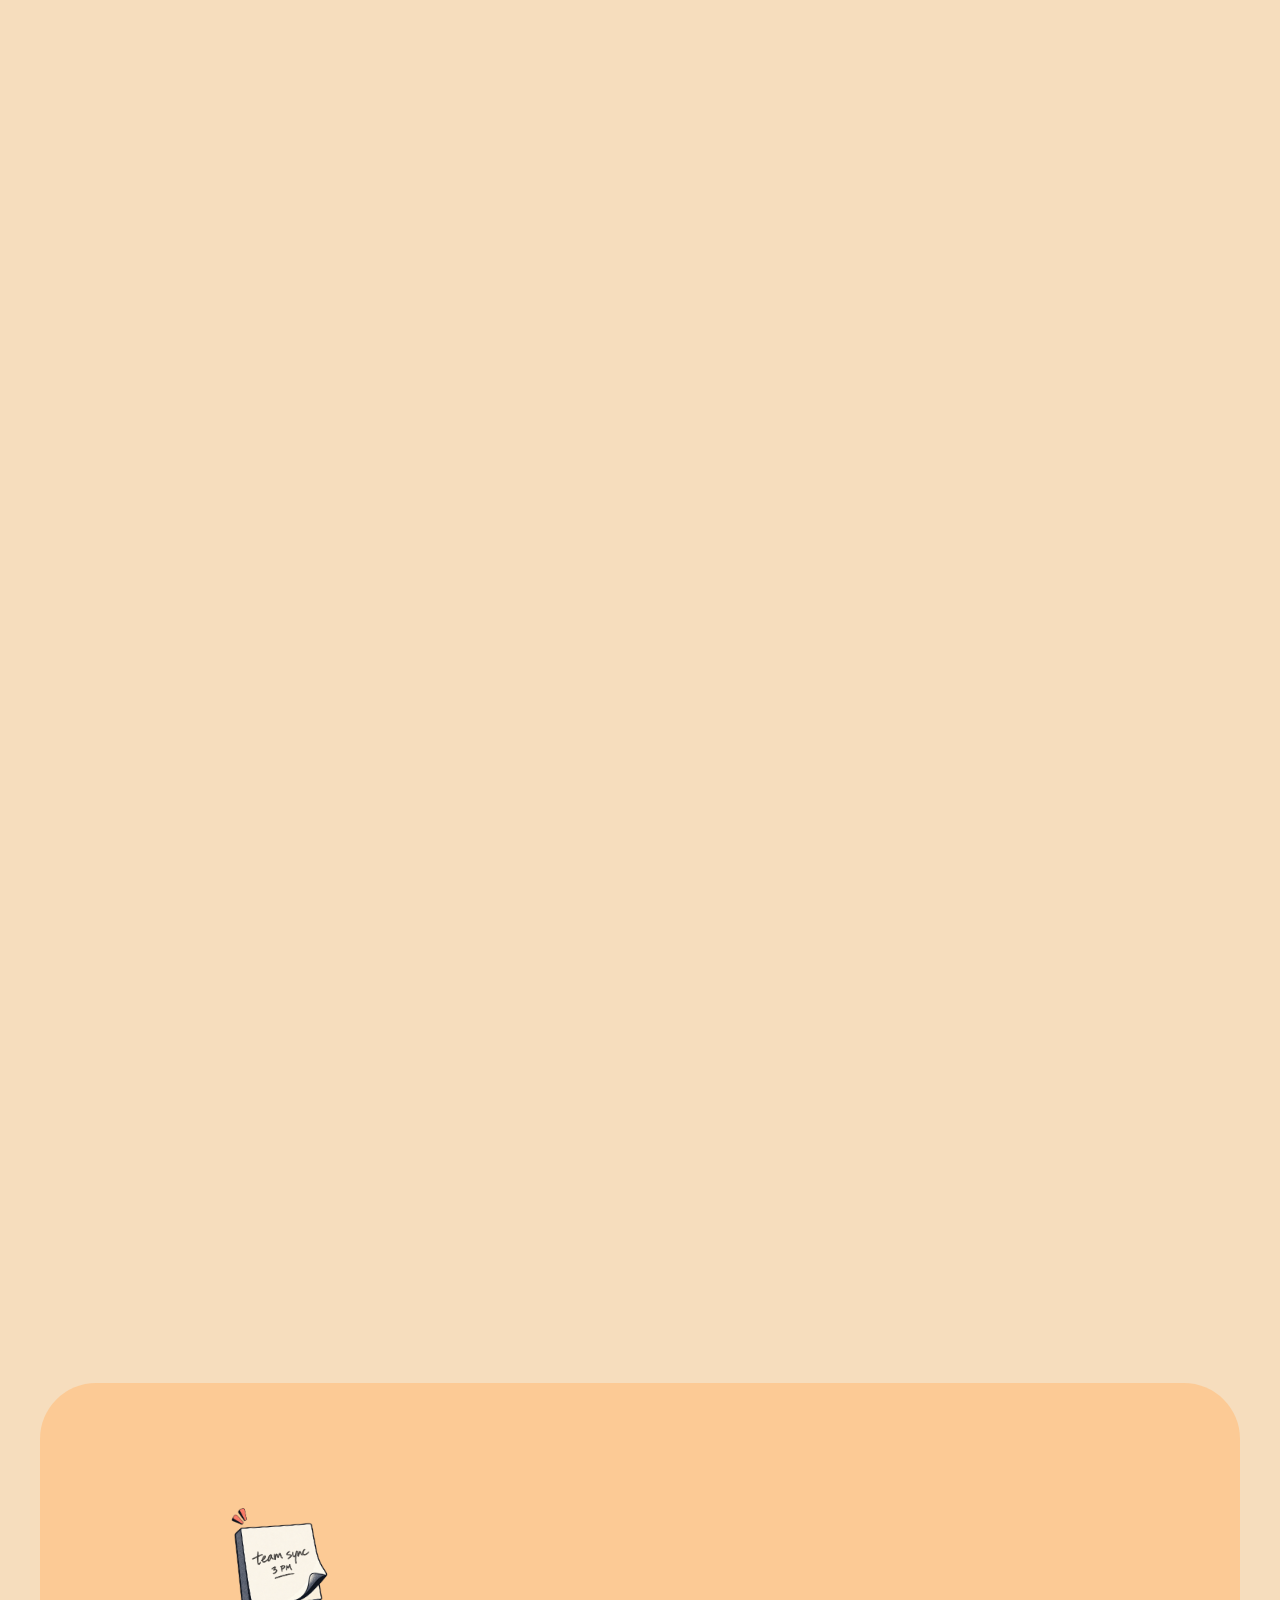
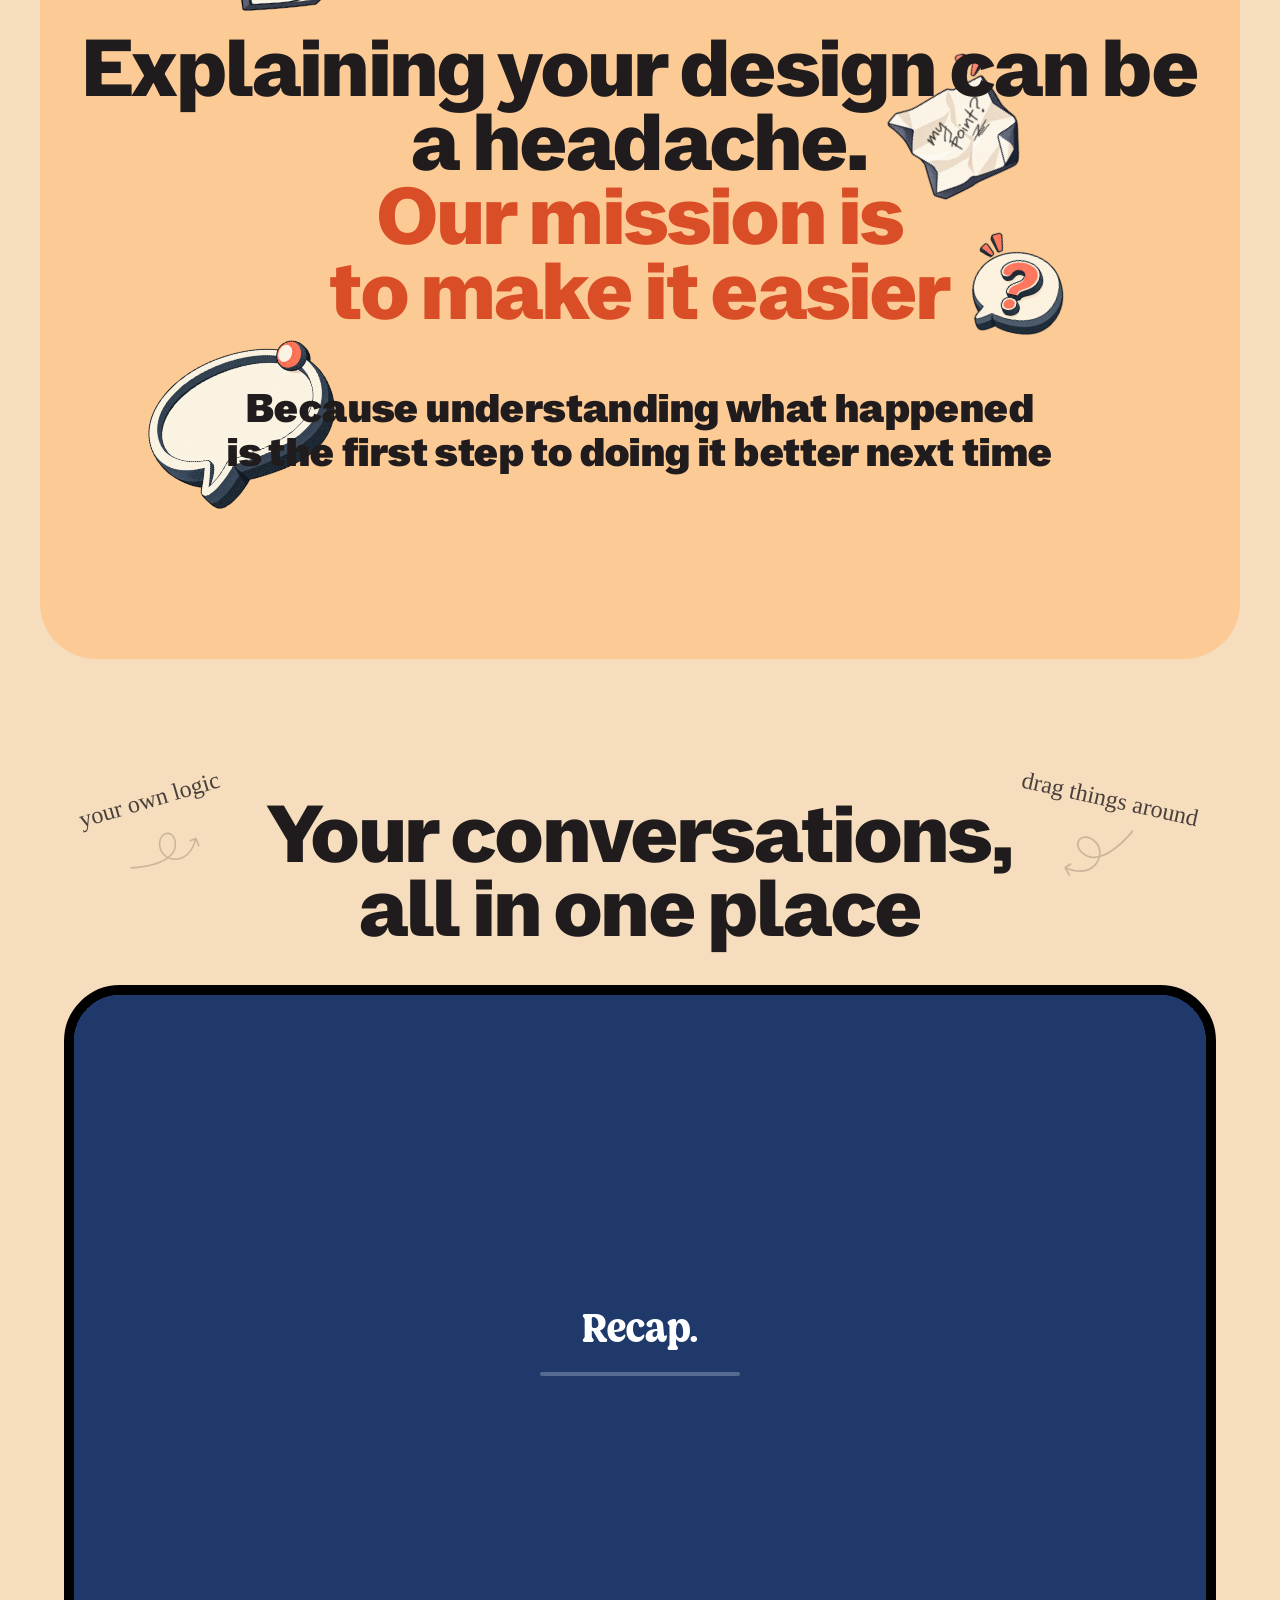
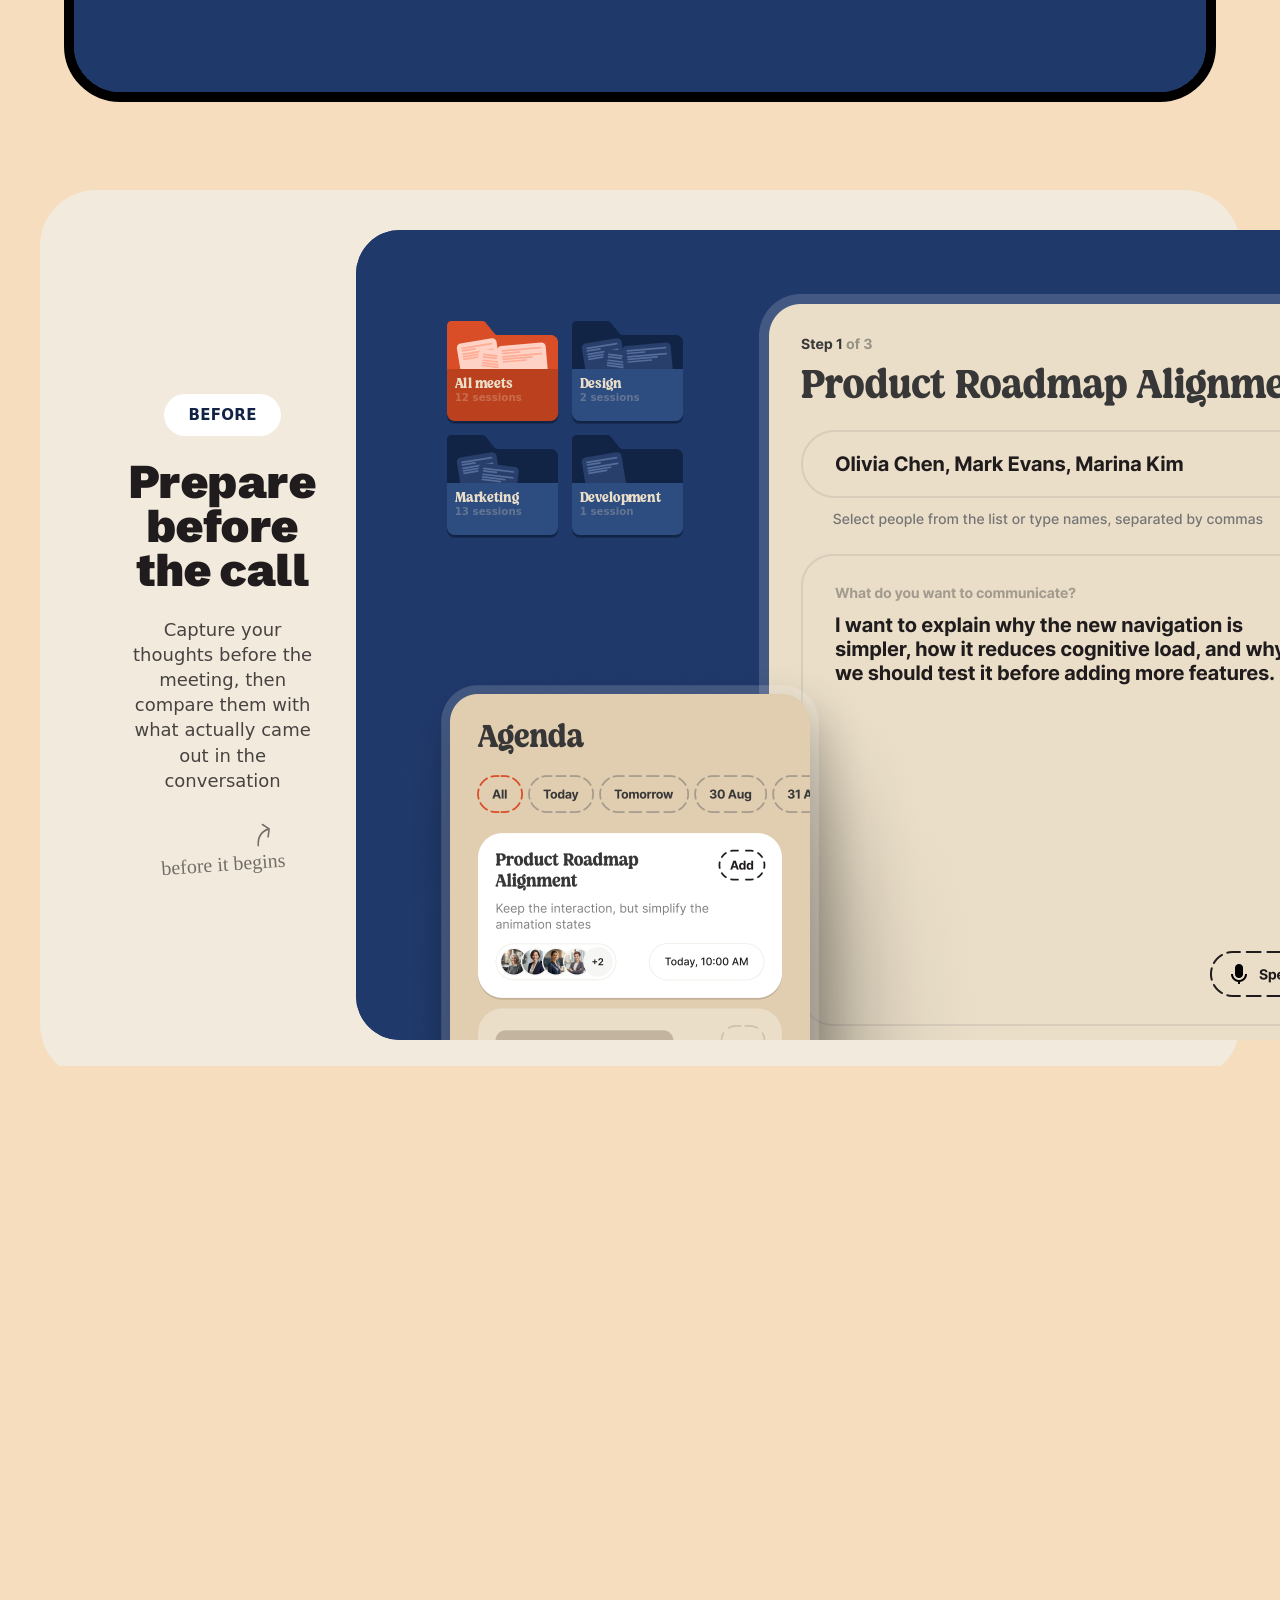
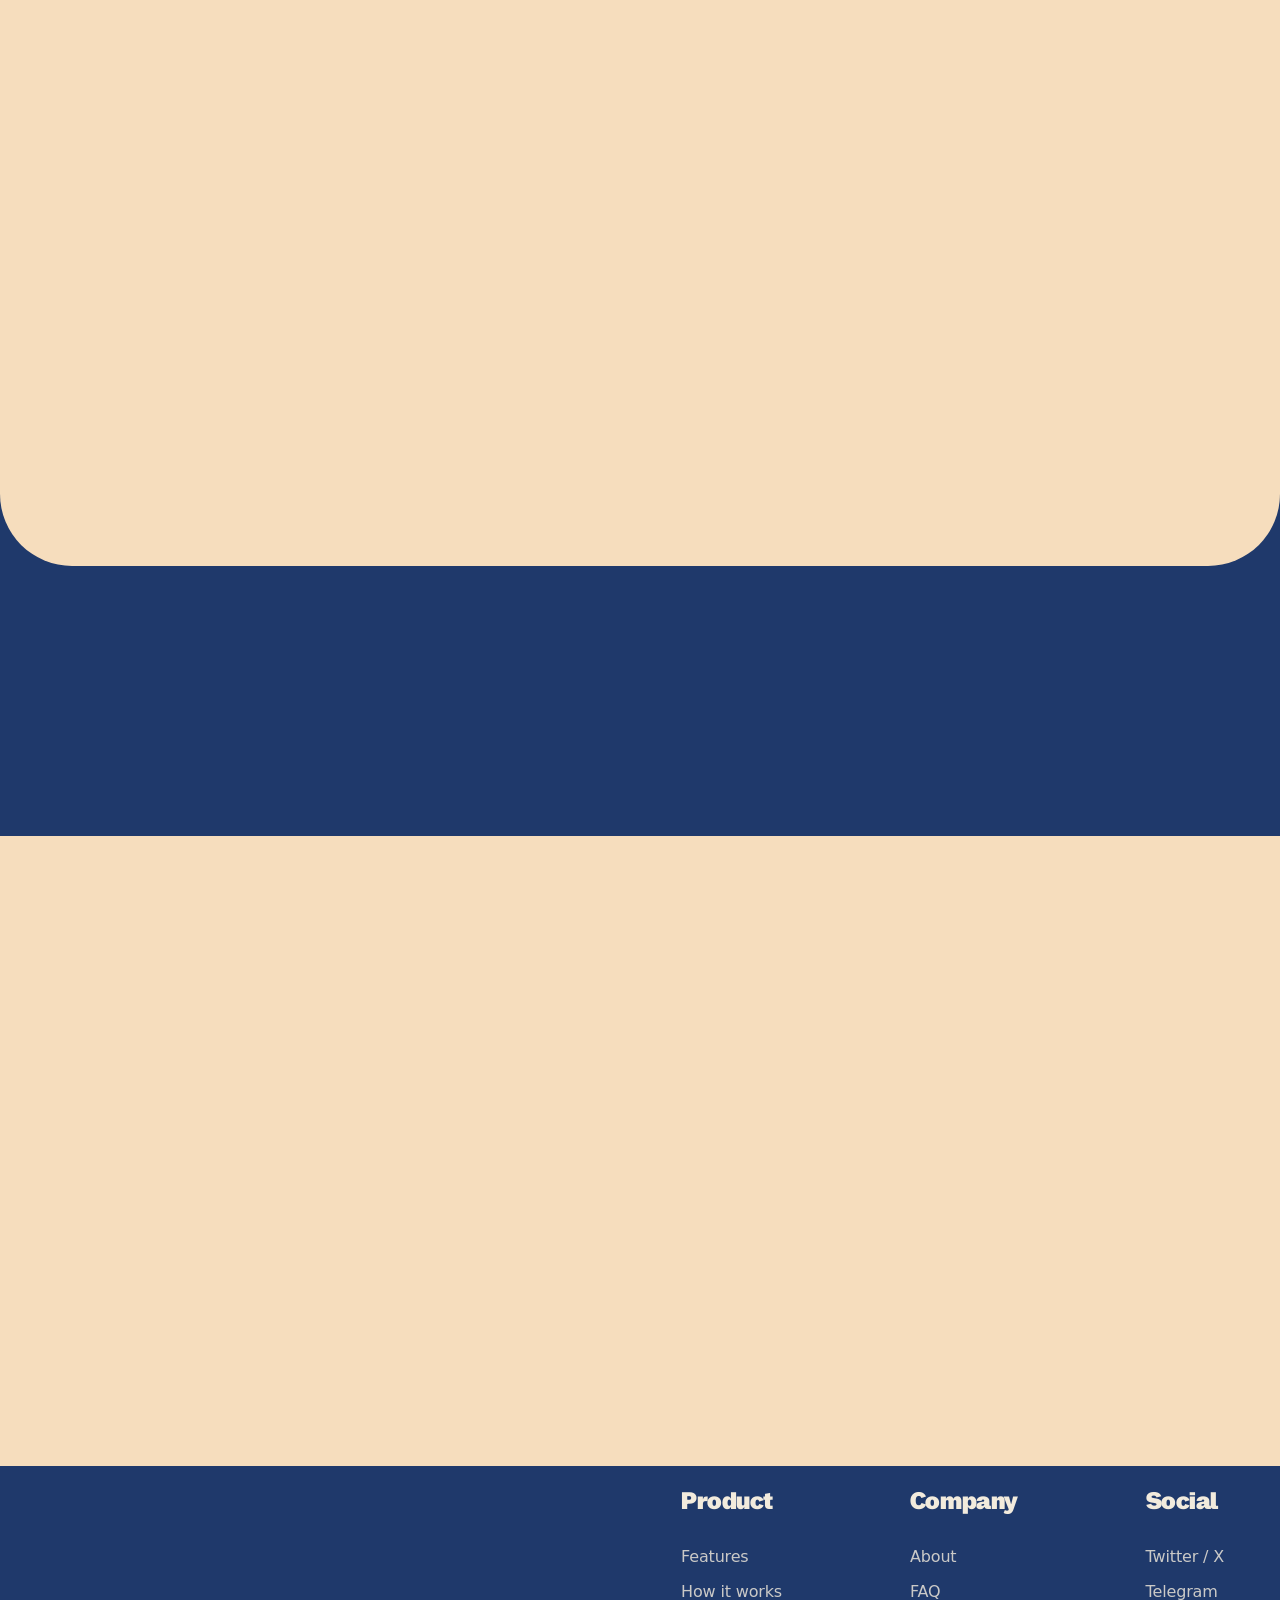
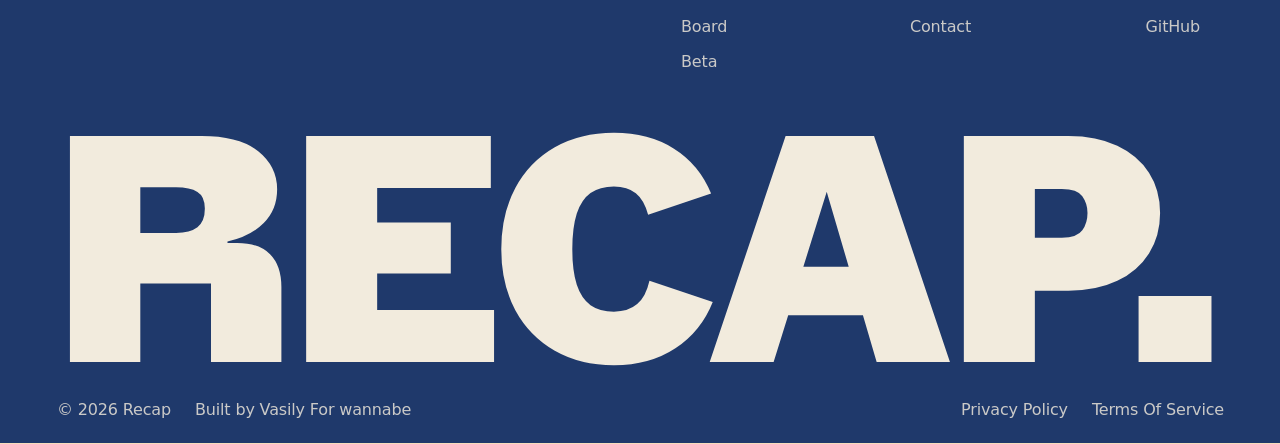
==== commit 51d092c1: "Restore landing favicon" ====
--- a/index.html
+++ b/index.html
@@ -4,6 +4,7 @@
   <meta charset="UTF-8" />
   <meta name="viewport" content="width=device-width, initial-scale=1.0" />
   <title>Recap — landing</title>
+  <link rel="icon" type="image/svg+xml" href="assets/img/Favicon.svg" />`n  <link rel="alternate icon" type="image/png" href="assets/img/Favicon.png" />
   <link rel="stylesheet" href="styles.css" />
 </head>
 <body>
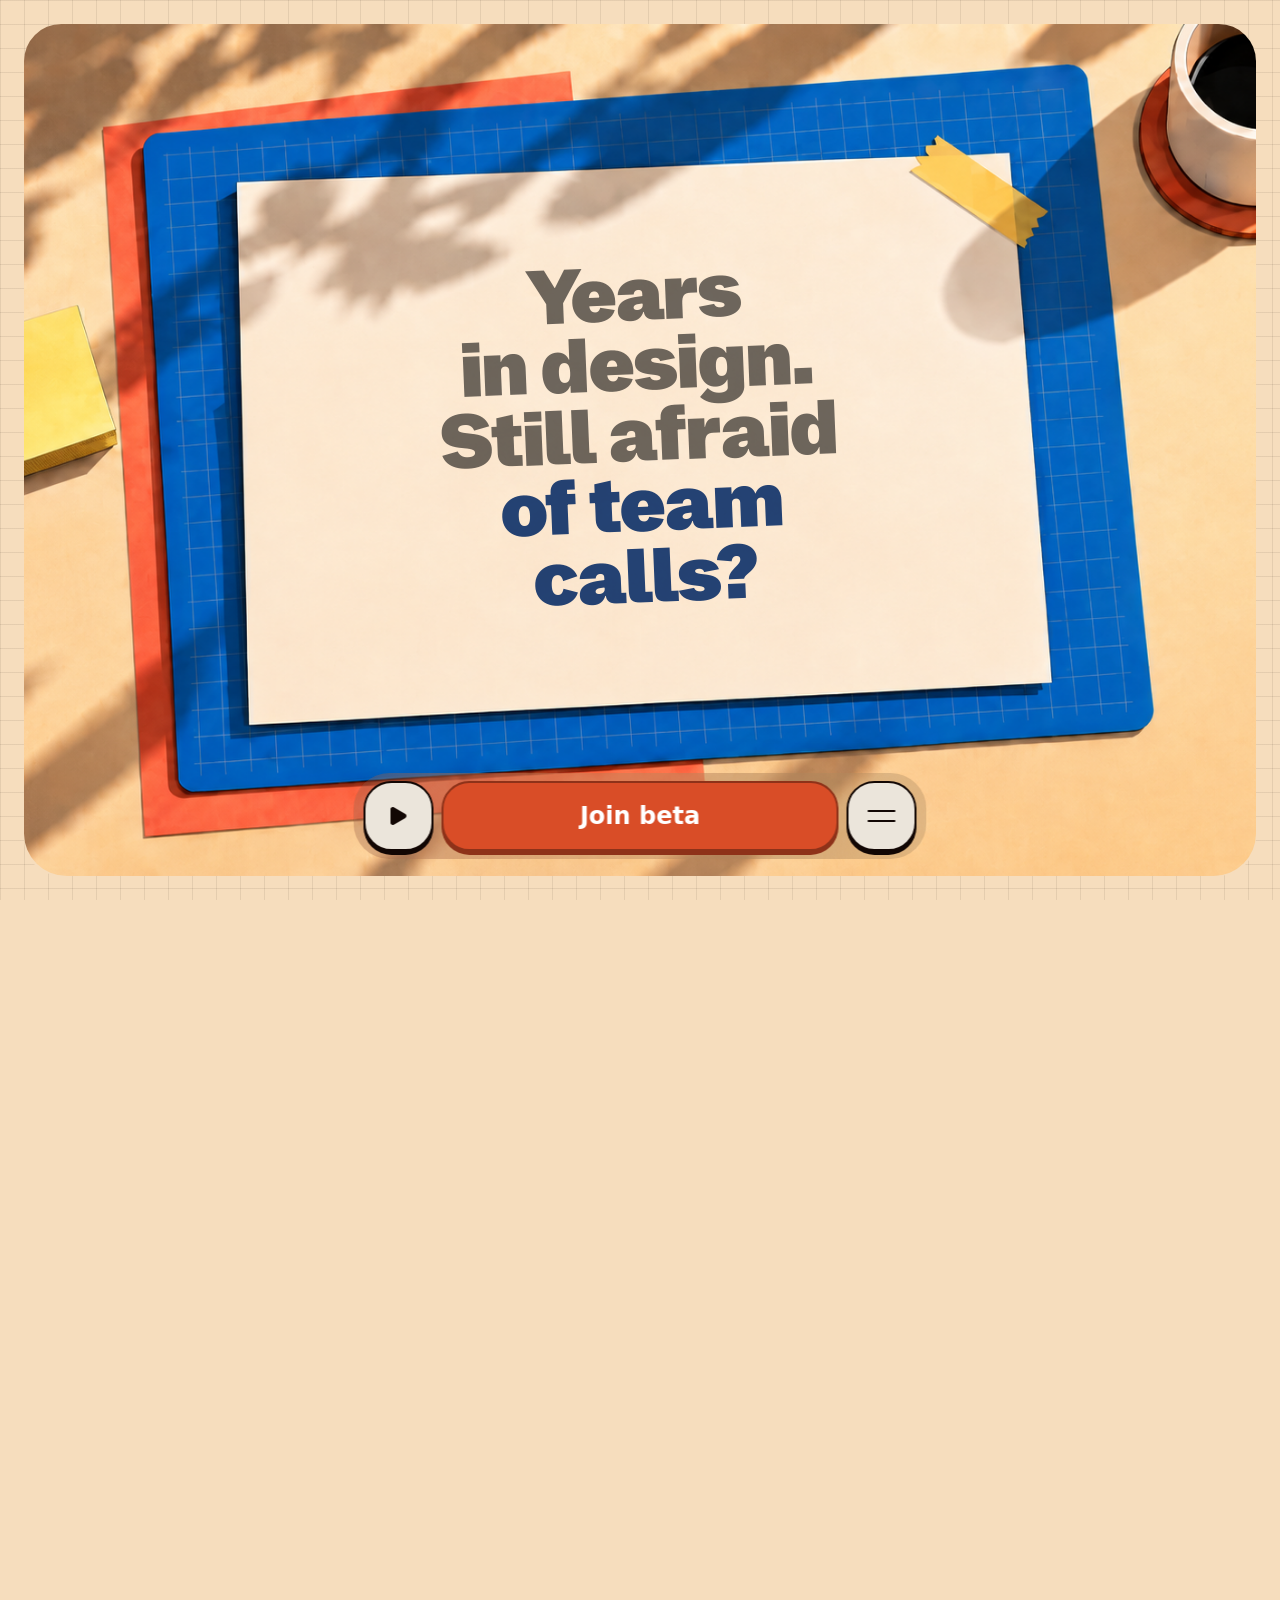
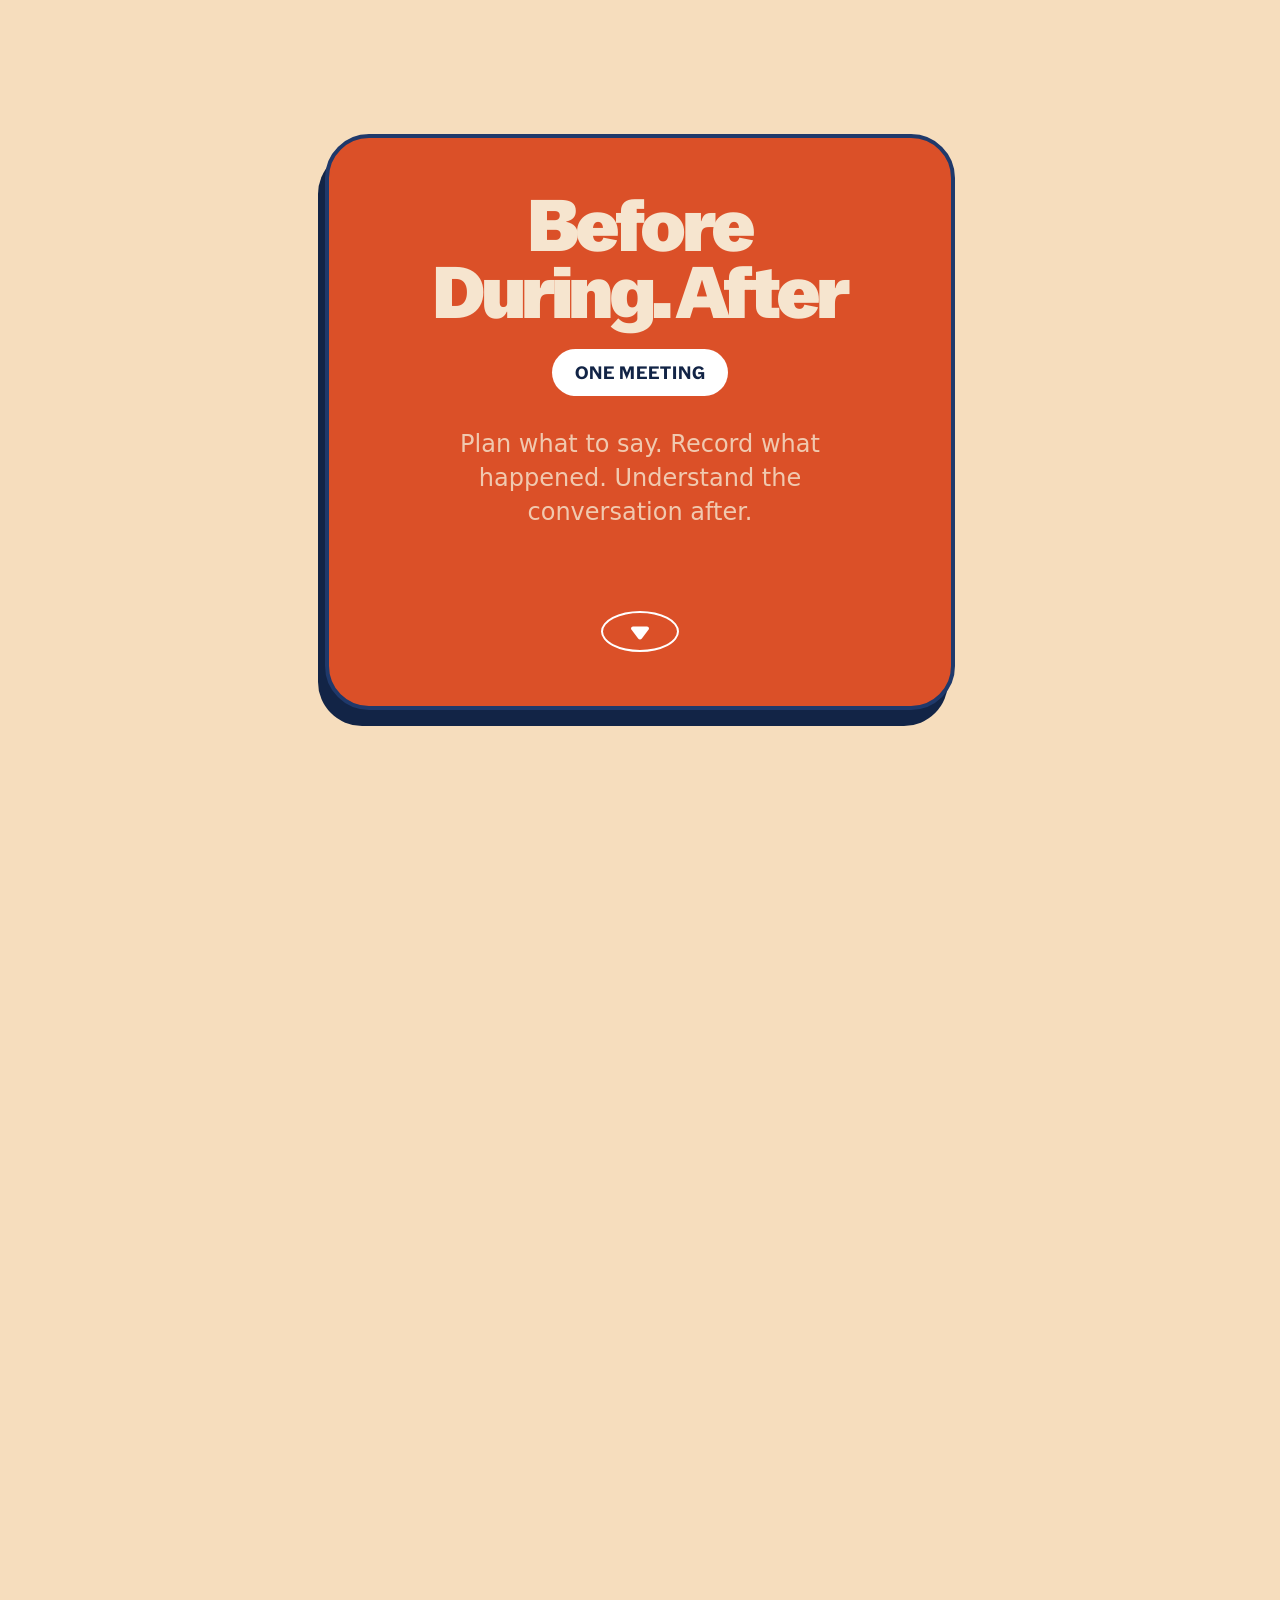
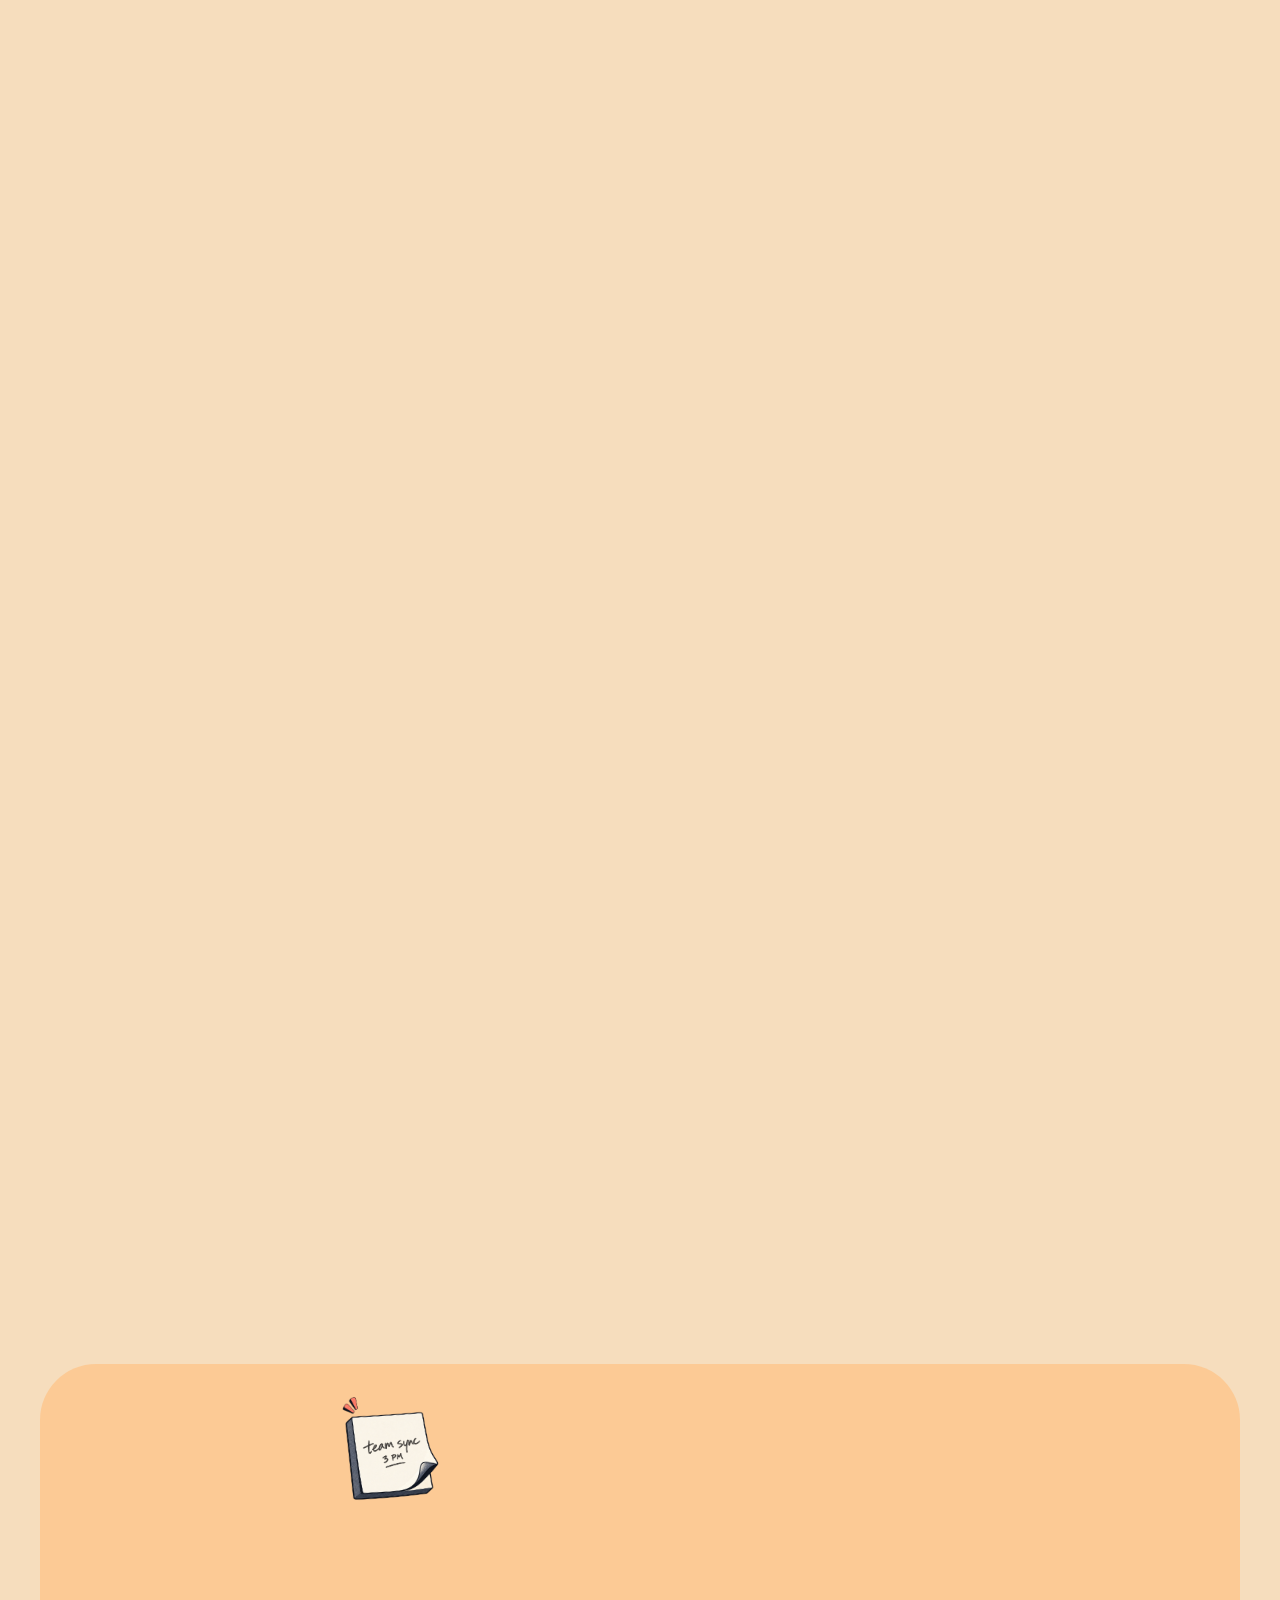
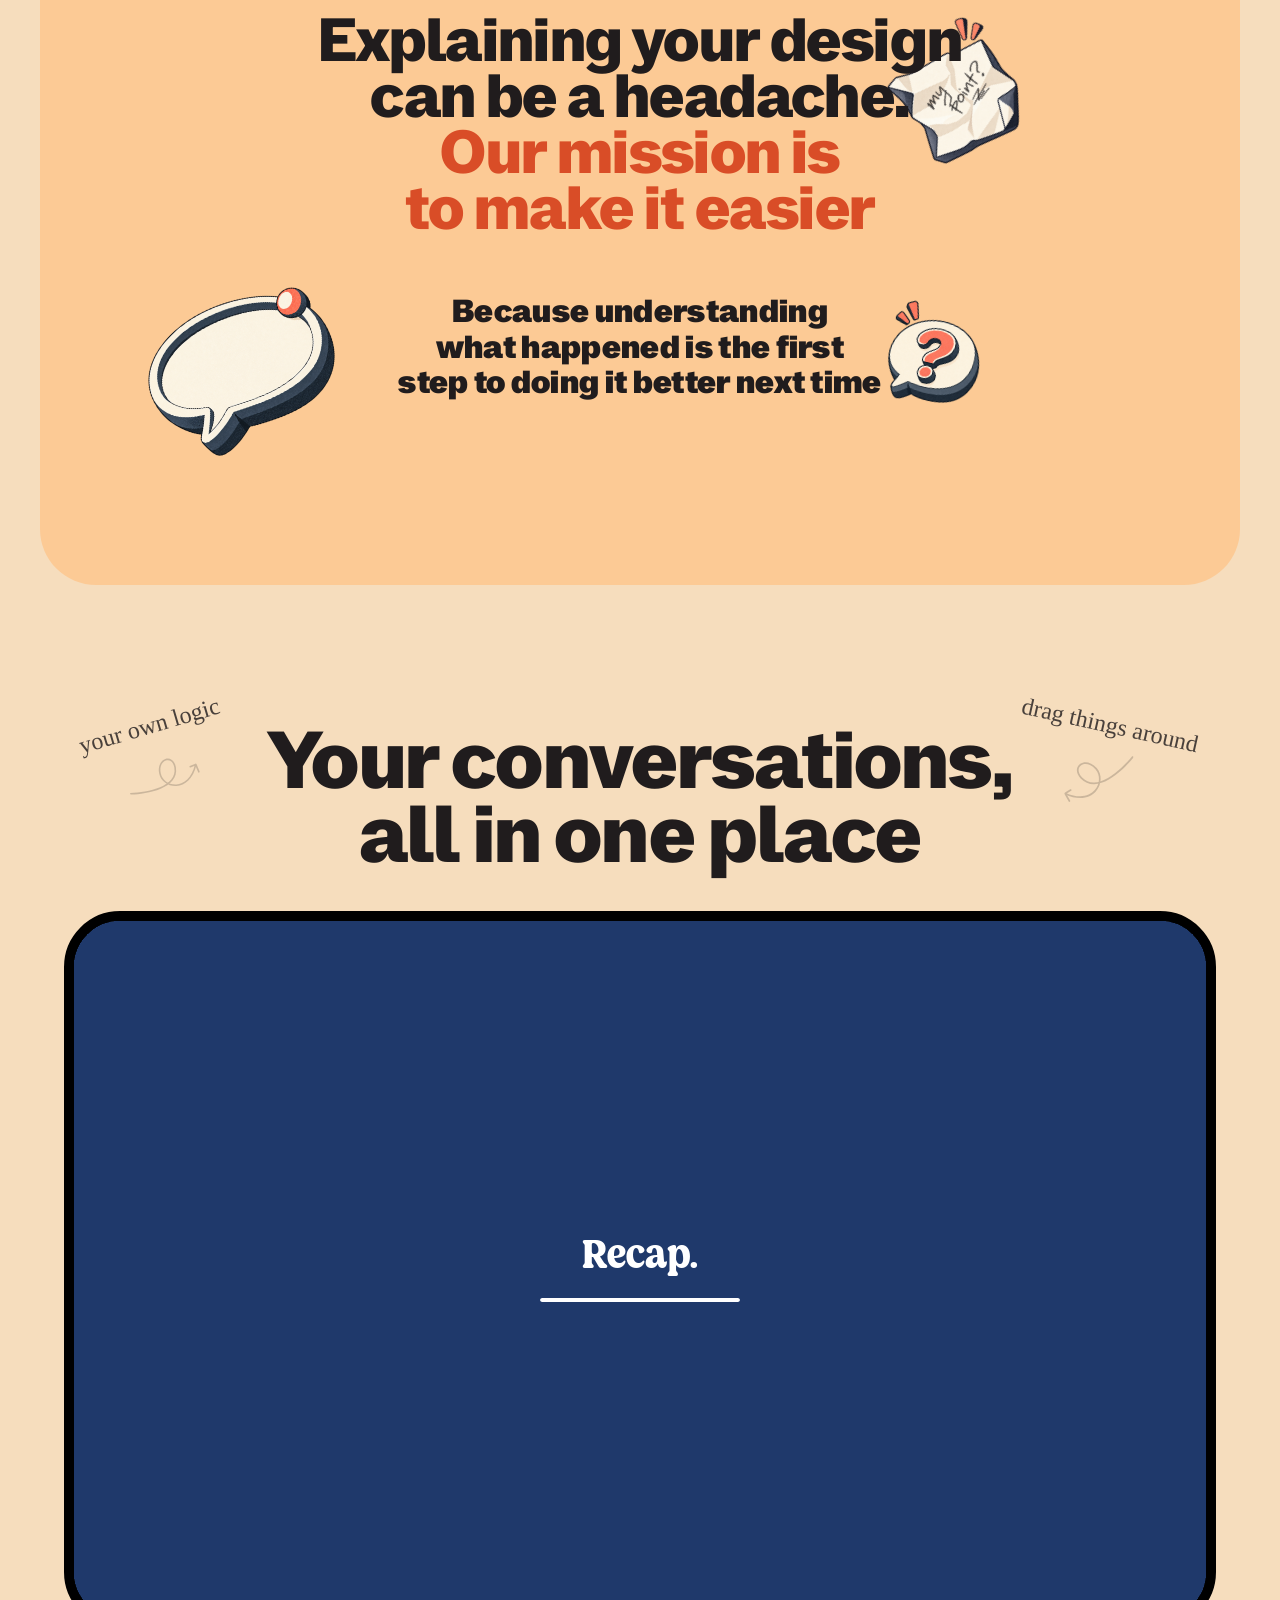
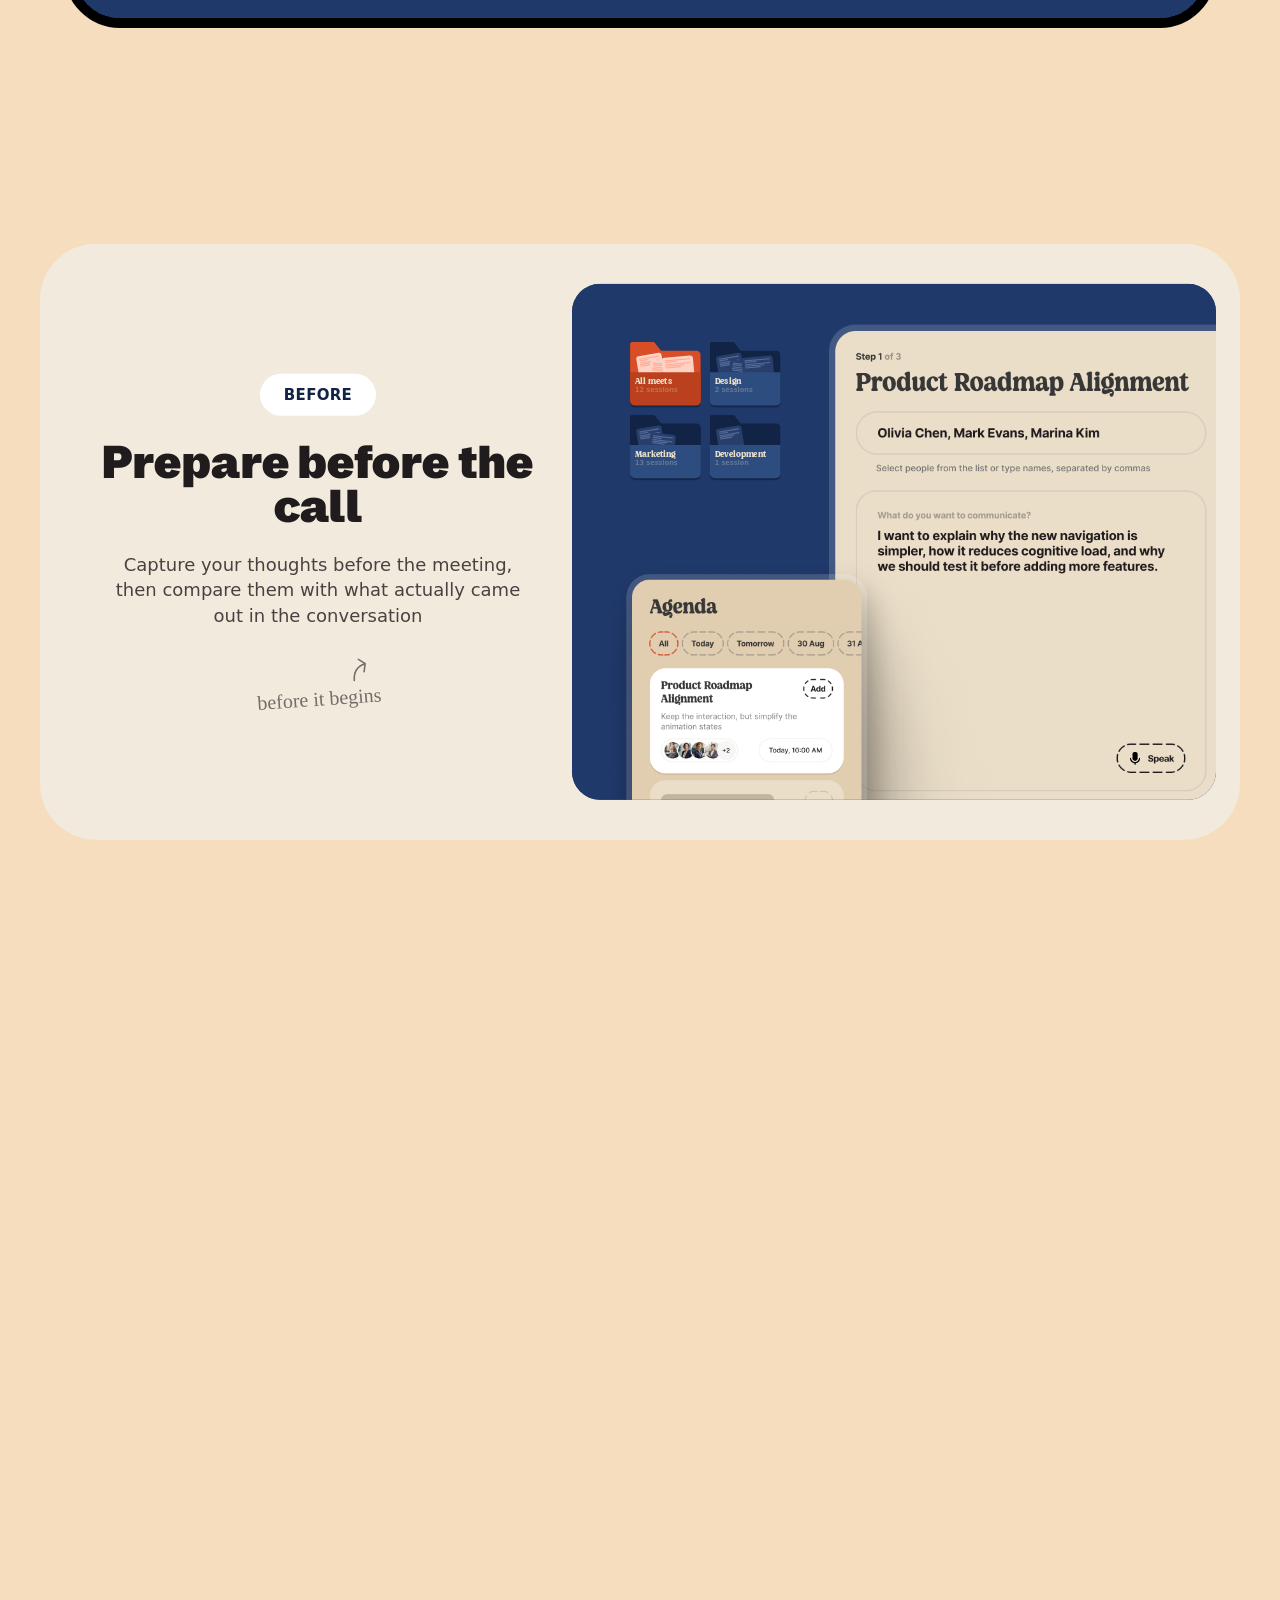
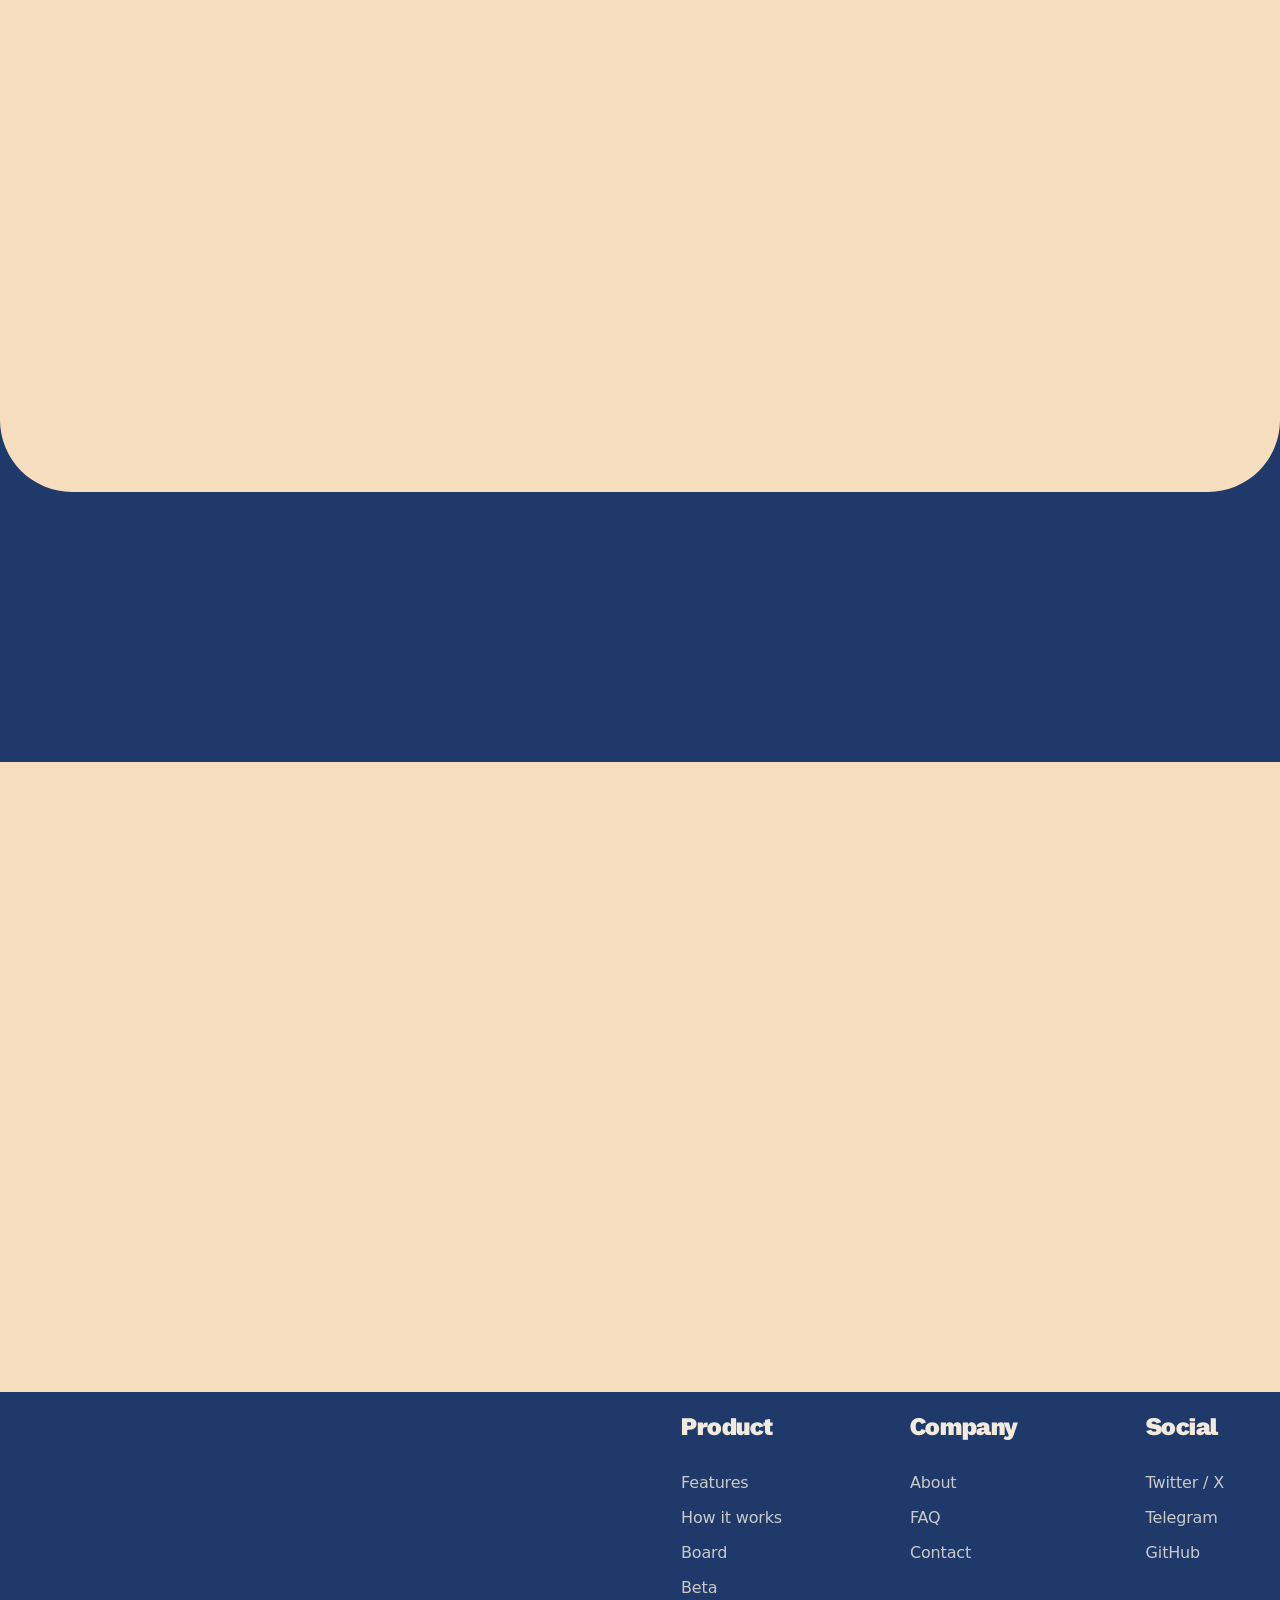
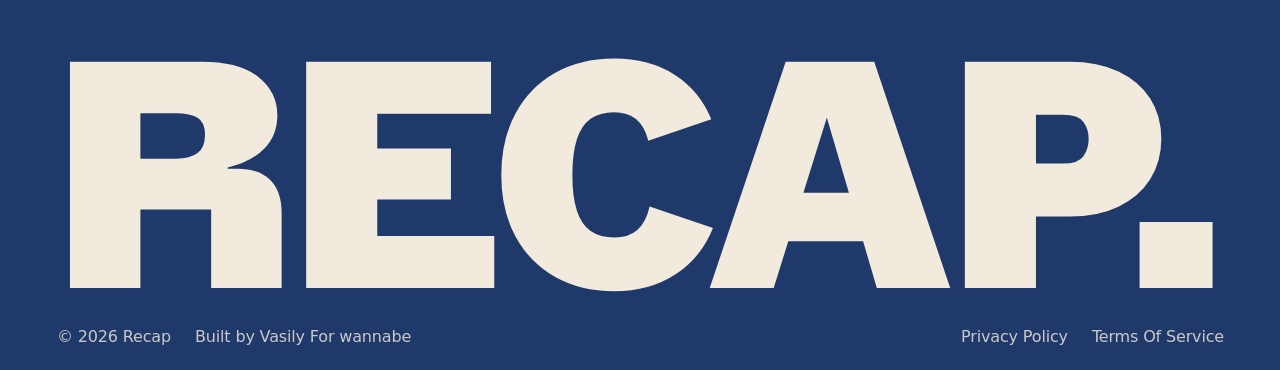
==== commit 81aa792e: "Update landing interactions and layout" ====
--- a/index.html
+++ b/index.html
@@ -4,7 +4,8 @@
   <meta charset="UTF-8" />
   <meta name="viewport" content="width=device-width, initial-scale=1.0" />
   <title>Recap — landing</title>
-  <link rel="icon" type="image/svg+xml" href="assets/img/Favicon.svg" />`n  <link rel="alternate icon" type="image/png" href="assets/img/Favicon.png" />
+  <link rel="icon" type="image/svg+xml" href="assets/img/Favicon.svg" />
+  <link rel="alternate icon" type="image/png" href="assets/img/Favicon.png" />
   <link rel="stylesheet" href="styles.css" />
 </head>
 <body>
@@ -44,18 +45,27 @@
 
   <section class="benefits" id="benefits">
     <div class="benefits__pin">
-      <div class="benefits__scene">
-        <div class="benefits__header sticky-note sticky-note--orange" id="benefits-header">
-          <div class="benefits__header-content">
-            <div class="benefits__header-titles">
-              <h2 class="benefits__title">Before<br />During. After</h2>
-              <span class="pill">ONE MEETING</span>
-            </div>
-            <p class="benefits__lead">Plan what to say. Record what happened. Understand the conversation after.</p>
-          </div>
-          <button class="benefits__arrow-btn" aria-label="See benefits">
-            <img src="assets/img/benefits-arrow-icon.svg" alt="" />
-          </button>
+      <div class="benefits__scene-slot" id="benefits-scene-slot">
+      <div class="benefits__scene" id="benefits-scene">
+        <div class="benefits__flip" id="benefits-flip">
+          <div class="benefits__header sticky-note sticky-note--orange" id="benefits-header">
+            <div class="benefits__header-content">
+              <div class="benefits__header-titles">
+                <h2 class="benefits__title">Before<br />During. After</h2>
+                <span class="pill">ONE MEETING</span>
+              </div>
+              <p class="benefits__lead">Plan what to say. Record what happened. Understand the conversation after.</p>
+            </div>
+            <button class="benefits__arrow-btn" aria-label="See benefits">
+              <img src="assets/img/benefits-arrow-icon.svg" alt="" />
+            </button>
+          </div>
+
+          <article class="sticky-note sticky-note--white benefits__card" data-card-index="0" style="--rotate: 3deg">
+            <h3>Feel more prepared</h3>
+            <img class="benefits__icon" src="assets/img/benefit-icon-feel-prepared.png" alt="" />
+            <p>Write down what you want to say before the meeting starts, so your thoughts stay clear even when the conversation gets messy.</p>
+          </article>
         </div>
 
         <div class="benefits__stack" id="benefits-stack">
@@ -76,13 +86,8 @@
             <img class="benefits__icon" src="assets/img/benefit-icon-stay-present.png" alt="" />
             <p>Record the meeting while you focus on the people in it. Recap keeps the conversation so you can return to it later.</p>
           </article>
-
-          <article class="sticky-note sticky-note--white benefits__card" data-card-index="0" style="--rotate: 3deg">
-            <h3>Feel more prepared</h3>
-            <img class="benefits__icon" src="assets/img/benefit-icon-feel-prepared.png" alt="" />
-            <p>Write down what you want to say before the meeting starts, so your thoughts stay clear even when the conversation gets messy.</p>
-          </article>
-        </div>
+        </div>
+      </div>
       </div>
     </div>
   </section>
@@ -97,15 +102,16 @@
       </div>
 
       <p class="mission__quote" data-reveal-group>
-        <span class="blur-line">Explaining your design can be</span>
-        <span class="blur-line">a headache.</span>
+        <span class="blur-line">Explaining your design</span>
+        <span class="blur-line">can be a headache.</span>
         <span class="blur-line mission__quote-accent">Our mission is</span>
         <span class="blur-line mission__quote-accent">to make it easier</span>
       </p>
 
       <p class="mission__subtitle" data-reveal-group>
-        <span class="blur-line">Because understanding what happened</span>
-        <span class="blur-line">is the first step to doing it better next time</span>
+        <span class="blur-line">Because understanding</span>
+        <span class="blur-line">what happened is the first</span>
+        <span class="blur-line">step to doing it better next time</span>
       </p>
     </div>
   </section>
@@ -359,6 +365,7 @@
             before it begins
           </span>
         </div>
+        <div class="service__board-slot">
         <div class="service__board">
           <img class="service__board-img" src="assets/img/service-board-prepare.png" alt="" />
 
@@ -414,6 +421,7 @@
             </div>
           </div>
         </div>
+        </div>
       </article>
 
       <article class="service services-fade__stage" data-stage-index="1">
@@ -422,6 +430,7 @@
           <h2 class="service__title" data-split-words>Stay in the conversation</h2>
           <p class="service__desc" data-split-words>Recap listens in the background while you focus on the people, not the notes</p>
         </div>
+        <div class="service__board-slot">
         <div class="service__board">
           <img class="service__board-img" src="assets/img/service-board-during.png" alt="" />
 
@@ -436,6 +445,7 @@
             <span class="service__processing-text">This can take a while -<br />we'll let you know.</span>
           </div>
         </div>
+        </div>
       </article>
 
       <article class="service services-fade__stage" data-stage-index="2">
@@ -444,6 +454,7 @@
           <h2 class="service__title" data-split-words>See what actually happened</h2>
           <p class="service__desc" data-split-words>Review the transcript, compare it with what you planned to say, and ask questions about the moments that mattered</p>
         </div>
+        <div class="service__board-slot">
         <div class="service__board">
           <img class="service__board-img" src="assets/img/service-board-after.png" alt="" />
 
@@ -473,6 +484,7 @@
             </div>
             <div class="service__answer"><p>Not yet. I wanted to validate the navigation first, then build on it once the core flow is clear.</p><time>10:06</time></div>
           </div>
+        </div>
         </div>
       </article>
     </div>
--- a/styles.css
+++ b/styles.css
@@ -79,18 +79,22 @@
 .hero__card {
   position: relative;
   overflow: hidden;
-  border-radius: 56px;
+  /* Scales with viewport width (56px was tuned for the ~1923px design
+     width) instead of staying fixed - a flat 56px looks disproportionately
+     round once the card itself has shrunk a lot on a narrow screen. */
+  border-radius: clamp(24px, 2.91vw, 56px);
   background: var(--paper);
-  aspect-ratio: 1923 / 1080;
   max-width: 1923px;
-  /* width:100% alone let the card grow tall enough (via aspect-ratio) to
-     get clipped by the viewport on wide-but-not-proportionally-tall screens
-     (~1800px+) since .hero__pin is a fixed 100vh with no scroll of its own.
-     min() also caps the width to whatever height actually fits (100vh minus
-     .hero__pin's 24px top+bottom padding), converted through the aspect
-     ratio, so the card shrinks by width on those screens instead of
-     overflowing by height. */
-  width: min(100%, calc((100vh - 48px) * 1923 / 1080));
+  /* Fills .hero__pin's whole padded box instead of keeping a fixed 1923:1080
+     aspect-ratio - that used to either get clipped by the viewport (wide-
+     but-not-proportionally-tall screens) or, once capped by height, leave a
+     letterboxed gap above/below on narrower ones (aspect-ratio always
+     produces a shorter card as width shrinks, and centering it in the pin
+     put that shortfall on show as bare background). The video inside
+     already uses object-fit:cover, so it just crops to whatever shape this
+     ends up being instead of ever leaving dead space. */
+  width: 100%;
+  height: 100%;
   margin: 0 auto;
   /* transform (scale) is driven every frame by script.js's scroll progress,
      for a slight zero.university-style zoom-out as the hero scrolls away. */
@@ -98,11 +102,18 @@
 }
 
 .hero__video-wrap {
+  /* Always full-bleed (object-fit:cover on the video below crops instead of
+     letterboxing). Letterboxing was tried for narrower desktop windows, but
+     a fixed 1923:1080 shape inside a fixed 100vh pin *will* leave a gap
+     somewhere - top, bottom, or split - any time the available width can't
+     support that ratio at the full pin height; there is no anchor that
+     makes the gap disappear, only where it shows up. Cropping is the only
+     way to guarantee no gap at all, and true small-screen mobile is a
+     separate static design anyway, not handled by this scaling. */
   position: absolute;
   inset: 0;
-  border-radius: 0 0 64px 64px;
+  border-radius: 0 0 clamp(28px, 3.33vw, 64px) clamp(28px, 3.33vw, 64px);
   overflow: hidden;
-  background: var(--cream);
 }
 
 .hero__video {
@@ -211,11 +222,22 @@
   justify-content: center;
   border-radius: 28px;
   text-decoration: none;
-  transition: transform 0.15s ease;
+  /* Neo-brutalist "peel off the shadow, press flush on click" interaction:
+     resting state sits on a flat shadow (per-variant below), hover lifts it
+     up-left and grows the shadow to sell the extra height, active slams it
+     back down flush with the shadow gone entirely. */
+  transition: transform 0.2s ease, box-shadow 0.2s ease, border-radius 0.2s ease;
 }
 
 .float-menu__btn:hover {
-  transform: translateY(-2px);
+  transform: translate(-3px, -3px);
+  border-radius: 18px;
+}
+
+.float-menu__btn:active {
+  transform: translate(0, 0);
+  border-radius: 28px;
+  box-shadow: none !important;
 }
 
 .float-menu__btn--icon {
@@ -224,6 +246,10 @@
   background: var(--cream);
   border: 2px solid var(--ink);
   box-shadow: 0 4px 0 0 var(--ink);
+}
+
+.float-menu__btn--icon:hover {
+  box-shadow: 7px 7px 0 0 var(--ink);
 }
 
 .float-menu__btn--icon img {
@@ -279,6 +305,10 @@
   white-space: nowrap;
 }
 
+.float-menu__btn--main:hover {
+  box-shadow: 7px 7px 0 0 var(--orange-shadow);
+}
+
 /* ---------- Shared: scroll reveal ---------- */
 
 .reveal {
@@ -339,25 +369,25 @@
 .sticky-note--orange {
   background: var(--note-orange);
   color: var(--white);
-  box-shadow: -7px 16px 0 0 var(--note-shadow);
+  box-shadow: -7px 16px 0 0 rgba(18, 36, 70, var(--shadow-fade, 1));
 }
 
 .sticky-note--blue {
   background: var(--note-blue);
   color: var(--white);
-  box-shadow: -3px 6px 0 0 var(--note-shadow);
+  box-shadow: -3px 6px 0 0 rgba(18, 36, 70, var(--shadow-fade, 1));
 }
 
 .sticky-note--cream {
   background: var(--note-cream);
   color: var(--ink);
-  box-shadow: -3px 6px 0 0 var(--note-shadow);
+  box-shadow: -3px 6px 0 0 rgba(18, 36, 70, var(--shadow-fade, 1));
 }
 
 .sticky-note--white {
   background: var(--white);
   color: var(--ink);
-  box-shadow: -7px 16px 0 0 var(--note-shadow);
+  box-shadow: -7px 16px 0 0 rgba(18, 36, 70, var(--shadow-fade, 1));
 }
 
 .sticky-note h2,
@@ -406,28 +436,46 @@
   padding-bottom: 160px;
 }
 
-.benefits__scene {
+/* The available space - was .benefits__scene's own size before, now just
+   the slot's, so the fixed-size scene inside can be scaled down uniformly
+   (script.js) instead of having width (vw) and height (vh) clamp
+   independently, which distorted the card's proportions whenever a
+   viewport's width and height didn't shrink at the same rate. */
+.benefits__scene-slot {
   position: relative;
   width: min(630px, 90vw);
   height: min(576px, 68vh);
 }
 
-.benefits__header {
+.benefits__scene {
+  position: absolute;
+  top: 50%;
+  left: 50%;
+  width: 630px;
+  height: 576px;
+  transform-origin: center;
+  perspective: 1200px;
+}
+
+.benefits__flip {
   position: absolute;
   inset: 0;
   z-index: 5;
+  transform-origin: center;
+  transform-style: preserve-3d;
+  transition: transform 0.15s ease-out;
+  will-change: transform;
+}
+
+.benefits__header {
+  position: absolute;
+  inset: 0;
   display: flex;
   flex-direction: column;
   align-items: center;
   justify-content: center;
   gap: 82px;
-  opacity: 0;
-  transition: transform 0.15s ease-out, opacity 0.3s ease-out;
-  will-change: transform, opacity;
-}
-
-.benefits__header.is-visible {
-  opacity: 1;
+  backface-visibility: hidden;
 }
 
 .benefits__header-content {
@@ -504,7 +552,13 @@
   letter-spacing: -0.02em;
 }
 
-.benefits__card[data-card-index="0"] { z-index: 4; }
+.benefits__card[data-card-index="0"] {
+  /* This is the back face of the header card (glued together, one flip -
+     see .benefits__flip). Its opacity is driven entirely by inline style
+     from JS (visible mid-flip through its own slide-away, hidden before
+     and after), not by the shared .is-visible class. */
+  backface-visibility: hidden;
+}
 .benefits__card[data-card-index="1"] { z-index: 3; }
 .benefits__card[data-card-index="2"] { z-index: 2; }
 .benefits__card[data-card-index="3"] { z-index: 1; }
@@ -537,7 +591,7 @@
   align-items: center;
   font-family: var(--font-display);
   font-weight: 800;
-  font-size: clamp(32px, 6.3vw, 122px);
+  font-size: clamp(28px, 3.2vw + 20px, 122px);
   line-height: 0.92;
   letter-spacing: -0.01em;
   text-align: center;
@@ -556,7 +610,7 @@
   align-items: center;
   font-family: var(--font-display);
   font-weight: 900;
-  font-size: 40px;
+  font-size: clamp(18px, 1.4vw + 14px, 40px);
   line-height: 1.11;
   letter-spacing: 0.01em;
   text-align: center;
@@ -577,8 +631,8 @@
 }
 
 .mission__sticker--crumpled {
-  left: 14.79%;
-  top: 13.33%;
+  left: 24%;
+  top: 3%;
   width: clamp(70px, 9.62vw, 180px);
 }
 
@@ -589,8 +643,8 @@
 }
 
 .mission__sticker--question {
-  right: 12.99%;
-  top: 50%;
+  right: 20%;
+  top: 64%;
   width: clamp(80px, 10.48vw, 196px);
 }
 
@@ -1264,14 +1318,33 @@
 
 .service {
   position: absolute;
-  inset: 24px 40px;
+  inset: 0 40px auto;
+  top: 50%;
+  /* Vertically centered (translateY below) instead of pinned to top:24px -
+     height:auto (next) means a shorter stage (less content, or a scaled-
+     down board) is a shorter card, and anchoring from the top alone just
+     left the *extra* space stranded below it as a stray gap of bare
+     .light-content background before the next section. Centering instead
+     distributes the found space evenly above/below, which reads as
+     intentional at any height. */
+  transform: translateY(-50%);
   max-width: 1869px;
-  height: 890px;
+  /* height:auto instead of a fixed 890px so the card hugs its content - 890
+     was really just "the board's natural 810px height plus 40px top/bottom
+     padding" at full scale, but stayed fixed even when .service__board-slot
+     scales down on narrower screens, leaving a tall card with dead space
+     below a shrunken board. */
   margin: 0 auto;
   border-radius: 56px;
   background: #f2ebdd;
   display: flex;
-  align-items: stretch;
+  align-items: center;
+  /* space-between, not just a gap: once .service__board-slot hits its own
+     1010px cap while the card itself keeps growing toward its 1869px cap
+     (roughly >1700px viewports), nothing was left to absorb the extra
+     width, so it just sat as dead space to the right of the board. This
+     pins the board to the card's right edge instead. */
+  justify-content: space-between;
   gap: 40px;
   padding: 40px 40px 40px 89px;
   transition: transform 0.15s ease-out;
@@ -1332,7 +1405,14 @@
 }
 
 .service__text {
-  flex: 1;
+  /* A fixed-ish preferred width (with room to shrink at the very narrowest
+     viewports) rather than flex:1 - flex:1 let the board's own fixed 1010px
+     width push text down to almost nothing before the board itself finally
+     ran out of room and overflowed the card. Giving text priority here, and
+     letting .service__board-slot (below) absorb the squeeze instead, fixes
+     both problems at once. */
+  flex: 0 1 460px;
+  min-width: 260px;
   display: flex;
   flex-direction: column;
   align-items: center;
@@ -1391,14 +1471,30 @@
   height: 32px;
 }
 
-.service__board {
+/* .service__board-slot is the flex item and owns the responsive size: it
+   shrinks (down to whatever .service__text doesn't need) instead of the old
+   fixed-width board overflowing the card on narrower screens. script.js
+   measures the slot's actual rendered width each resize and scales
+   .service__board - which stays a constant 1010x810 internally, so none of
+   its fixed-px children (folders/waveform/processing-loader/qa chat) need
+   to know anything changed - to fit inside it. */
+.service__board-slot {
   position: relative;
-  flex: 0 0 auto;
-  width: auto;
-  height: 100%;
+  flex: 1 1 0%;
+  max-width: 1010px;
   aspect-ratio: 1010 / 810;
+  align-self: center;
   border-radius: 44px;
   overflow: hidden;
+}
+
+.service__board {
+  position: absolute;
+  top: 0;
+  left: 0;
+  width: 1010px;
+  height: 810px;
+  transform-origin: top left;
   background: #1f396b;
 }
 
@@ -1636,6 +1732,13 @@
   .pixel-loader__grid span { animation: none; opacity: 0.5; }
 }
 
+@media (max-width: 1500px) {
+  .service {
+    gap: 24px;
+    padding: 40px 24px 40px 48px;
+  }
+}
+
 @media (max-width: 900px) {
   .service {
     flex-direction: column;
@@ -1646,8 +1749,10 @@
     flex: none;
   }
 
-  .service__board {
+  .service__board-slot {
+    width: 100%;
     max-width: 100%;
+    flex: none;
   }
 }
 
@@ -1803,6 +1908,18 @@
   font-size: 16px;
   letter-spacing: -0.02em;
   text-decoration: none;
+  /* No border/hard-shadow on this one (flat design, unlike the float-menu
+     buttons), so just a plain scale for the press feedback. */
+  transition: transform 0.2s ease, background 0.2s ease;
+}
+
+.cta__submit:hover {
+  transform: scale(1.04);
+  background: #35302f;
+}
+
+.cta__submit:active {
+  transform: scale(0.97);
 }
 
 .cta__note {
@@ -1950,6 +2067,25 @@
   opacity: 0.81;
 }
 
+/* .site-footer__inner's aspect-ratio was measured off a 1923px-wide Figma
+   frame, and only the wordmark's own size actually scales with viewport
+   width (font-size: vw-based) - the columns/bottom row use fixed px sizes,
+   so past ~1920px the aspect-ratio box keeps growing taller while the
+   content above the wordmark doesn't, and margin-top:auto dumps all of
+   that extra height into a growing gap that pushes "recap." away from the
+   nav columns. Past that width, drop the ratio and go back to a normal
+   fixed gap instead, the same way the mobile breakpoint below already
+   does at the other extreme. */
+@media (min-width: 1921px) {
+  .site-footer__inner {
+    aspect-ratio: auto;
+  }
+
+  .site-footer__content--wordmark {
+    margin-top: 24px;
+  }
+}
+
 @media (max-width: 860px) {
   .cta__title {
     top: 14%;
